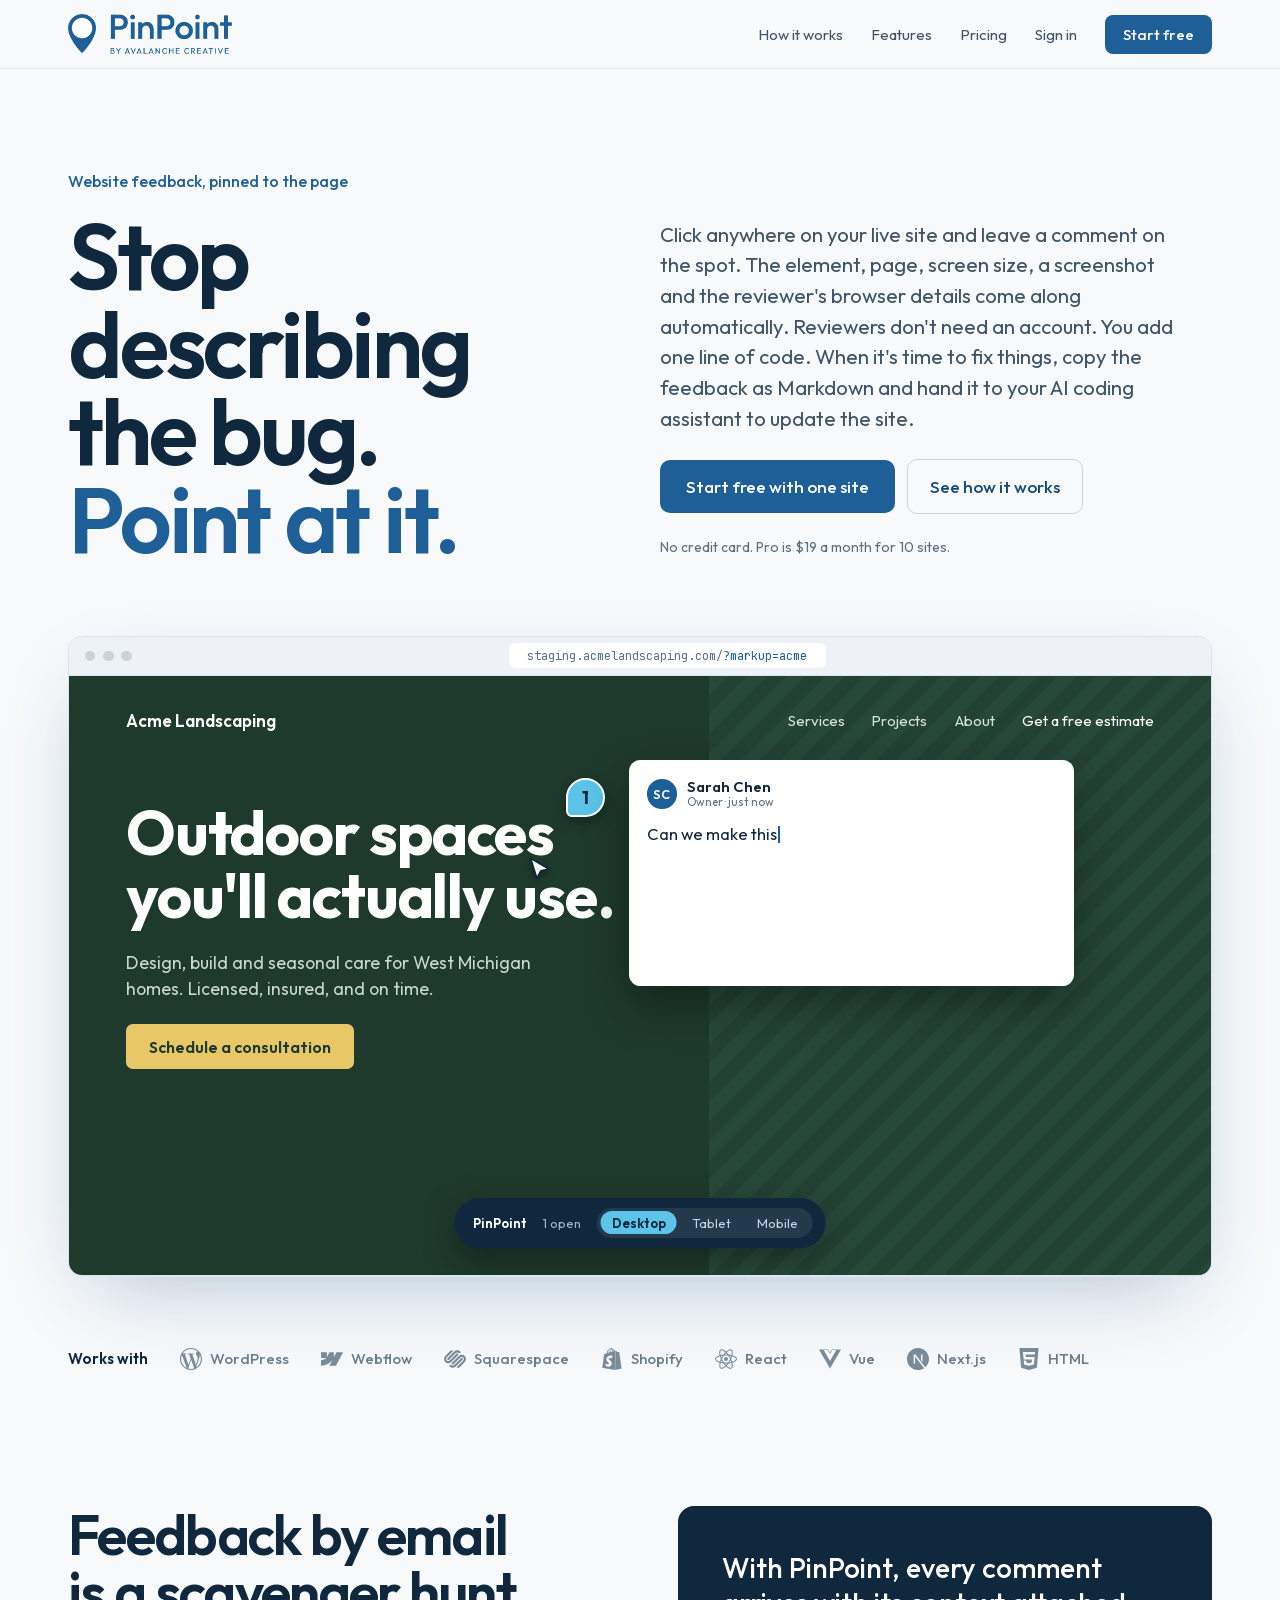
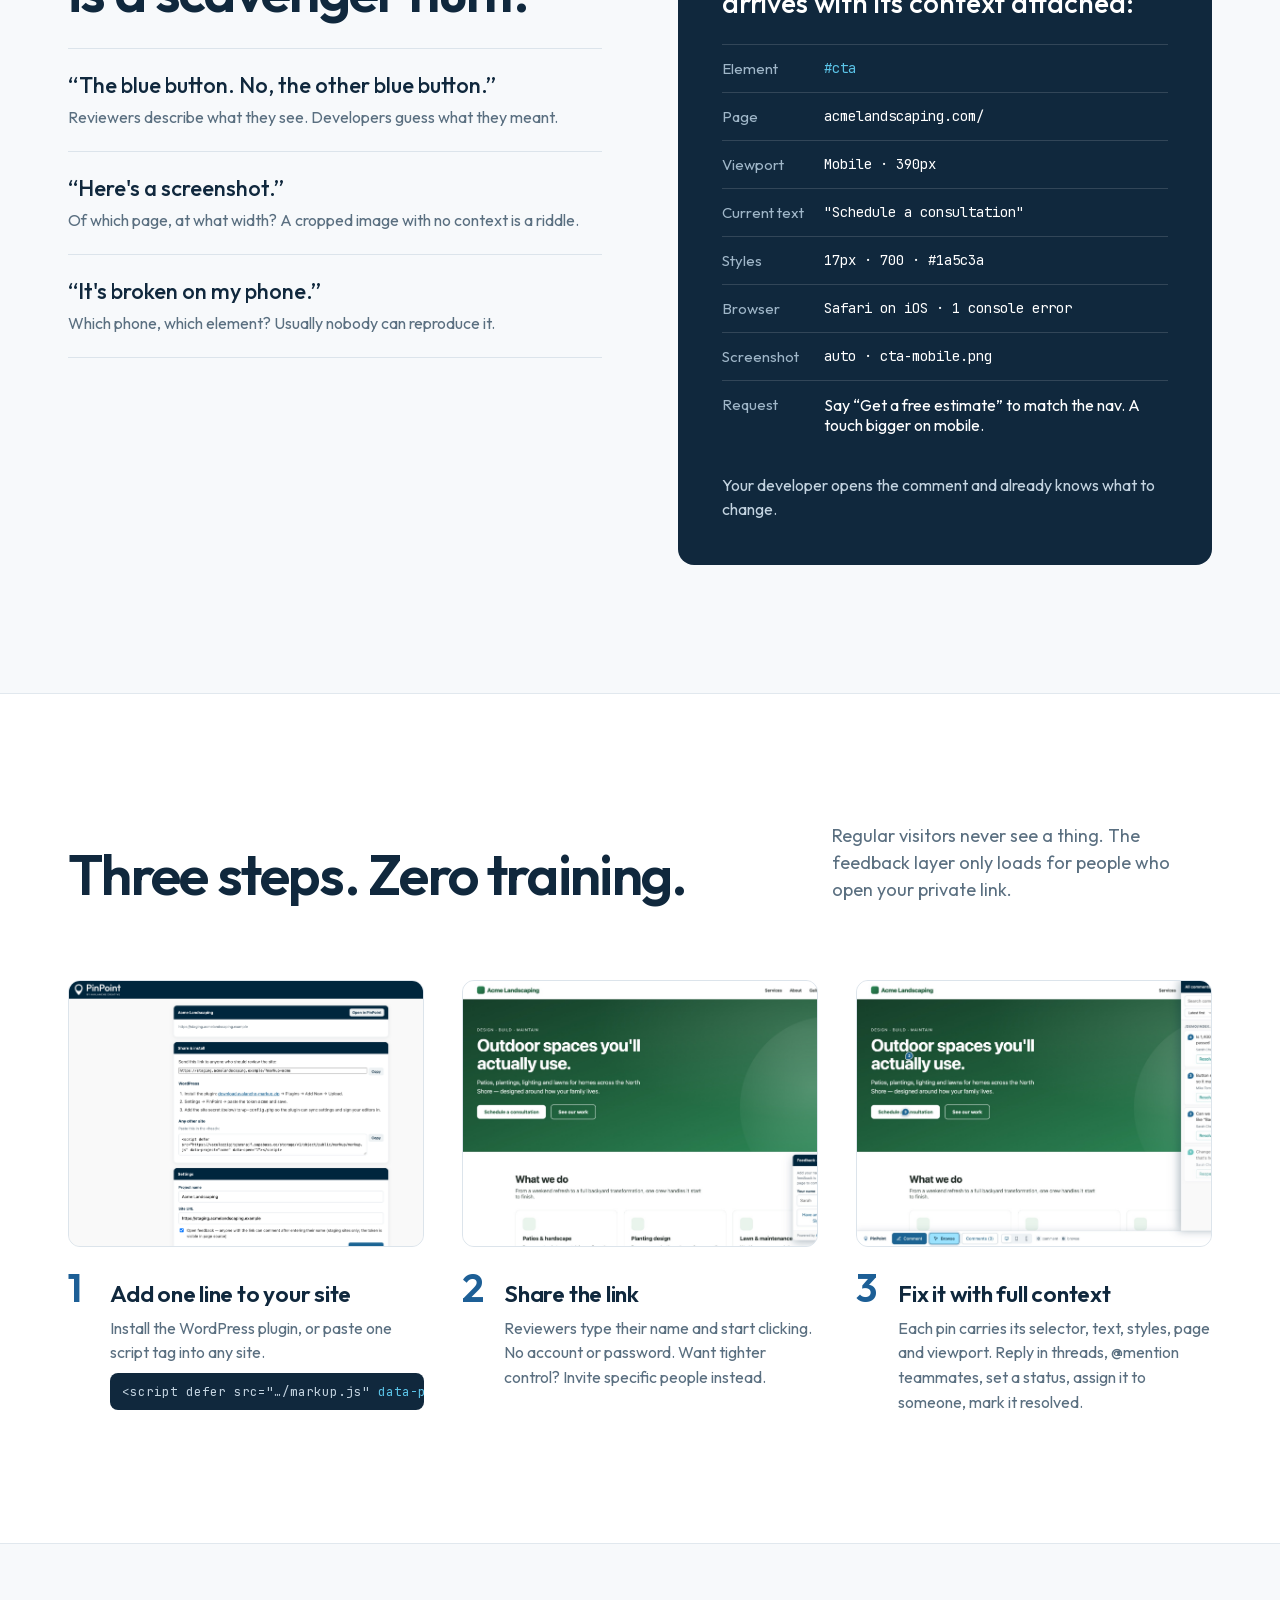
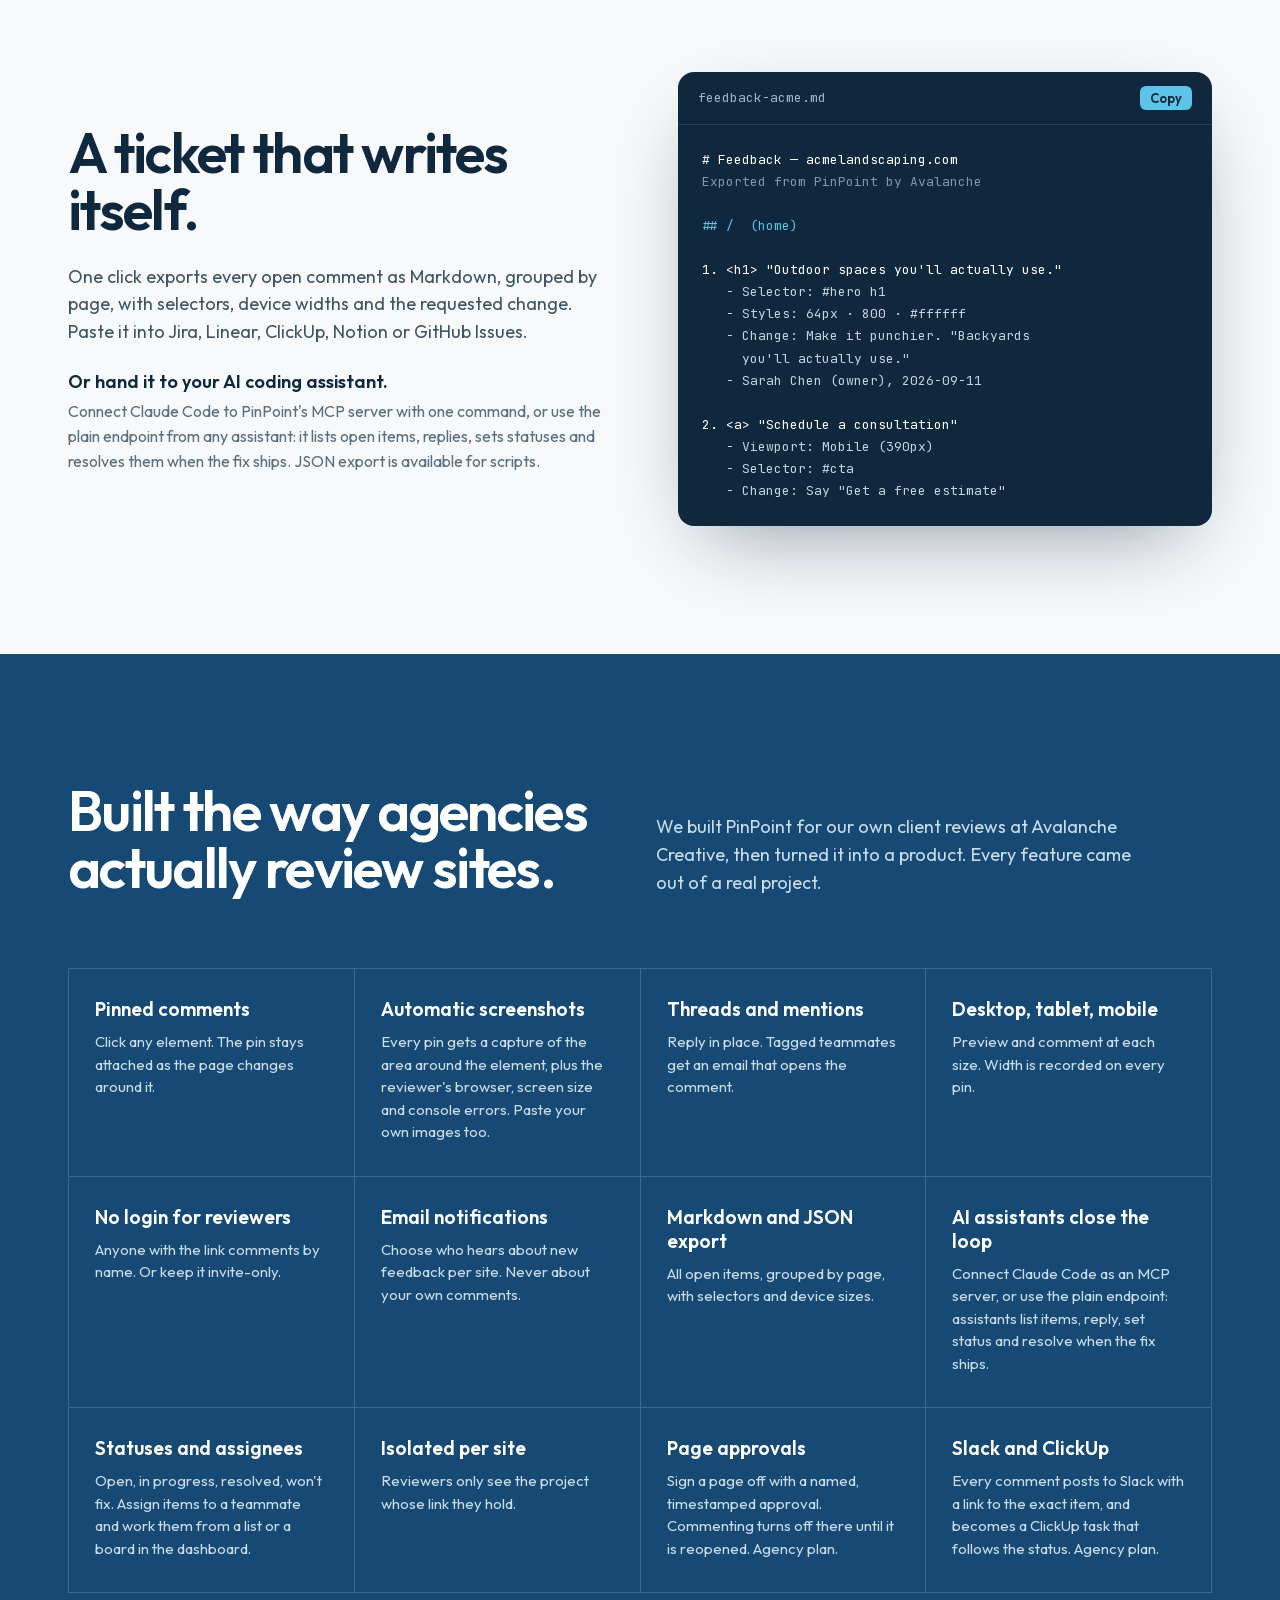
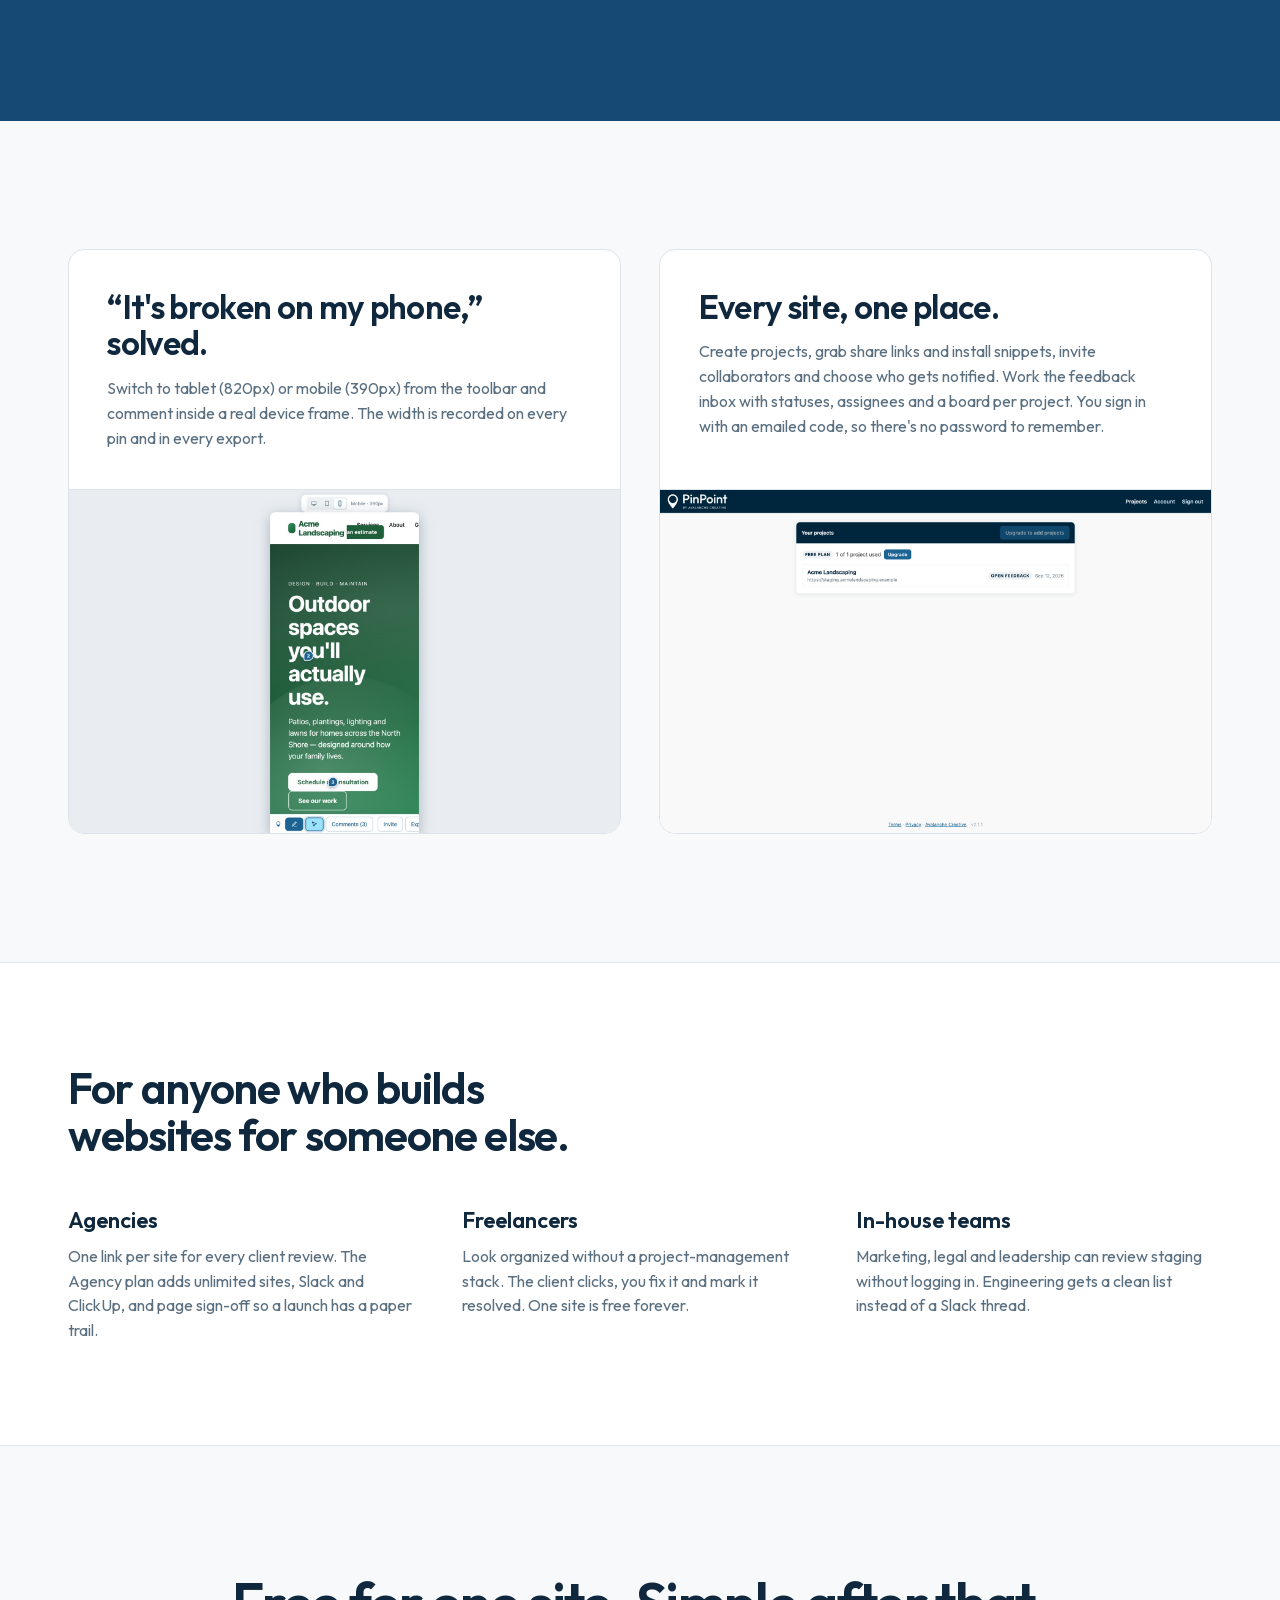
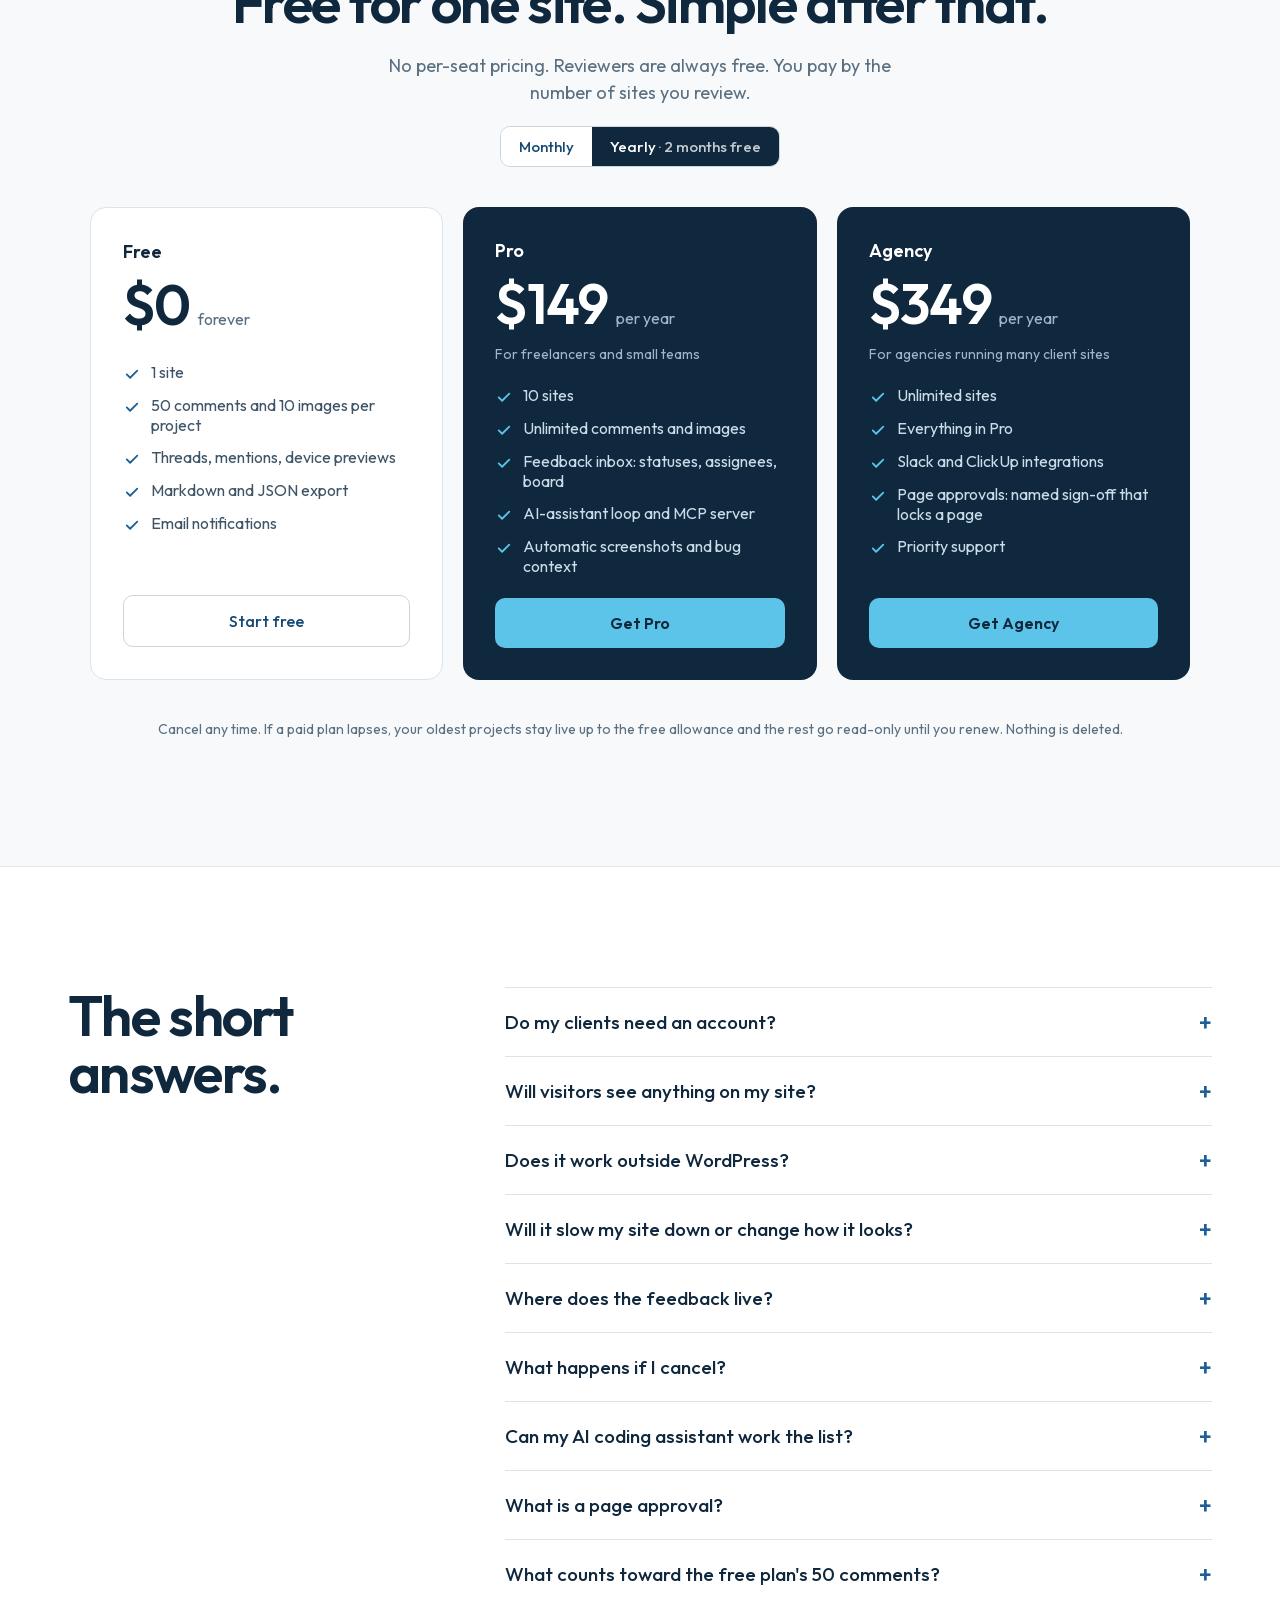
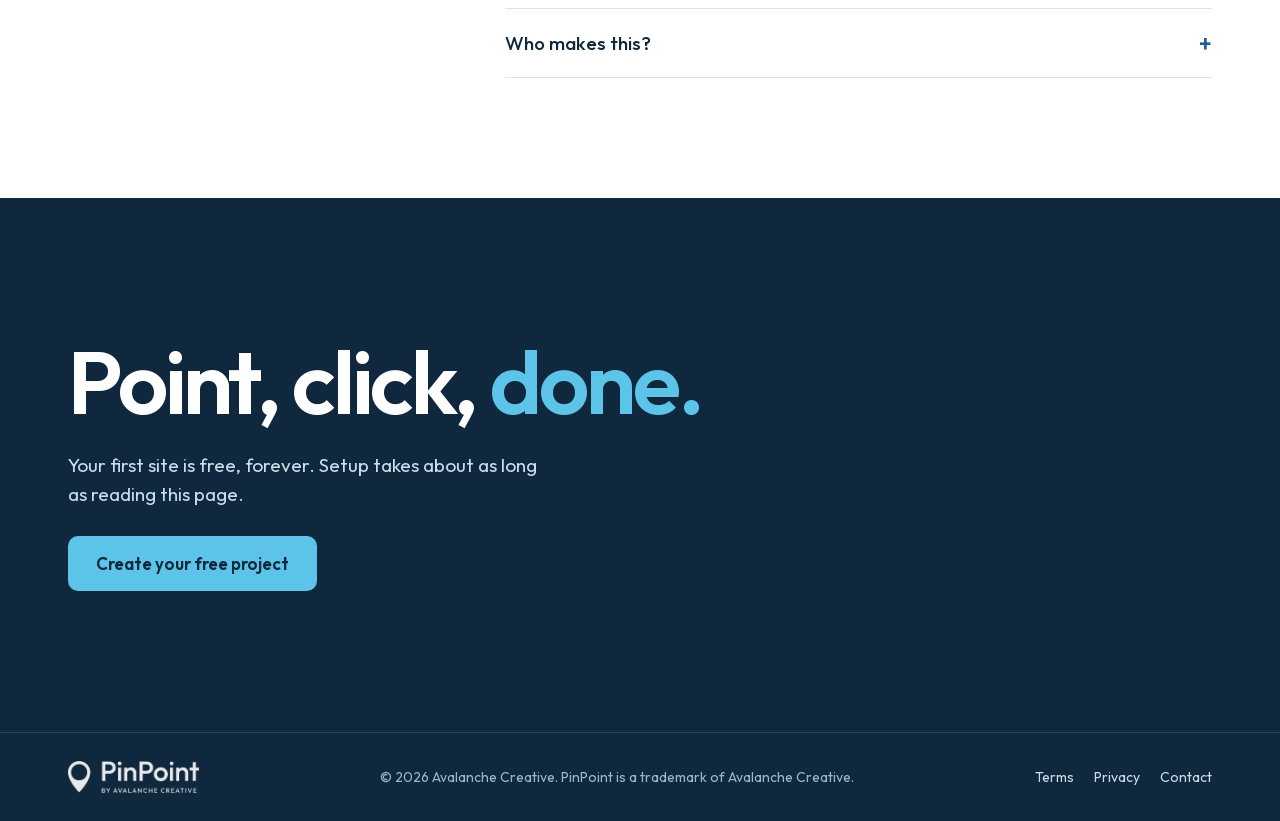
==== index.html @ 67e8360c "Landing: 2.2 features" ====
<!doctype html>
<html lang="en">
<head>
  <meta charset="utf-8">
  <meta name="viewport" content="width=device-width, initial-scale=1">
  <title>PinPoint by Avalanche — Website feedback, pinned to the page</title>
  <meta name="description" content="Let clients and teammates click anywhere on a live site and leave a comment right there — with the element, the page, the device size and a screenshot. No accounts for reviewers. One line to install. Free for one site.">
  <meta property="og:title" content="PinPoint by Avalanche — Stop describing the bug. Point at it.">
  <meta property="og:description" content="Click-to-comment website feedback with the context developers need. Free for one site.">
  <meta property="og:image" content="https://pinpoint.avalanchegr.com/img/hero-overlay.jpg">
  <meta property="og:url" content="https://pinpoint.avalanchegr.com/">
  <link rel="canonical" href="https://pinpoint.avalanchegr.com/">
  <link rel="icon" type="image/png" href="img/pinpoint-mark.png">
  <style>
/* cyrillic-ext */
@font-face {
  font-family: 'JetBrains Mono';
  font-style: normal;
  font-weight: 400;
  font-display: swap;
  src: url("fonts/0690281f.woff2") format('woff2');
  unicode-range: U+0460-052F, U+1C80-1C8A, U+20B4, U+2DE0-2DFF, U+A640-A69F, U+FE2E-FE2F;
}
/* cyrillic */
@font-face {
  font-family: 'JetBrains Mono';
  font-style: normal;
  font-weight: 400;
  font-display: swap;
  src: url("fonts/81211346.woff2") format('woff2');
  unicode-range: U+0301, U+0400-045F, U+0490-0491, U+04B0-04B1, U+2116;
}
/* greek */
@font-face {
  font-family: 'JetBrains Mono';
  font-style: normal;
  font-weight: 400;
  font-display: swap;
  src: url("fonts/811c9864.woff2") format('woff2');
  unicode-range: U+0370-0377, U+037A-037F, U+0384-038A, U+038C, U+038E-03A1, U+03A3-03FF;
}
/* vietnamese */
@font-face {
  font-family: 'JetBrains Mono';
  font-style: normal;
  font-weight: 400;
  font-display: swap;
  src: url("fonts/e1e8e48d.woff2") format('woff2');
  unicode-range: U+0102-0103, U+0110-0111, U+0128-0129, U+0168-0169, U+01A0-01A1, U+01AF-01B0, U+0300-0301, U+0303-0304, U+0308-0309, U+0323, U+0329, U+1EA0-1EF9, U+20AB;
}
/* latin-ext */
@font-face {
  font-family: 'JetBrains Mono';
  font-style: normal;
  font-weight: 400;
  font-display: swap;
  src: url("fonts/140e25a5.woff2") format('woff2');
  unicode-range: U+0100-02BA, U+02BD-02C5, U+02C7-02CC, U+02CE-02D7, U+02DD-02FF, U+0304, U+0308, U+0329, U+1D00-1DBF, U+1E00-1E9F, U+1EF2-1EFF, U+2020, U+20A0-20AB, U+20AD-20C0, U+2113, U+2C60-2C7F, U+A720-A7FF;
}
/* latin */
@font-face {
  font-family: 'JetBrains Mono';
  font-style: normal;
  font-weight: 400;
  font-display: swap;
  src: url("fonts/521717e2.woff2") format('woff2');
  unicode-range: U+0000-00FF, U+0131, U+0152-0153, U+02BB-02BC, U+02C6, U+02DA, U+02DC, U+0304, U+0308, U+0329, U+2000-206F, U+20AC, U+2122, U+2191, U+2193, U+2212, U+2215, U+FEFF, U+FFFD;
}
/* cyrillic-ext */
@font-face {
  font-family: 'JetBrains Mono';
  font-style: normal;
  font-weight: 500;
  font-display: swap;
  src: url("fonts/0690281f.woff2") format('woff2');
  unicode-range: U+0460-052F, U+1C80-1C8A, U+20B4, U+2DE0-2DFF, U+A640-A69F, U+FE2E-FE2F;
}
/* cyrillic */
@font-face {
  font-family: 'JetBrains Mono';
  font-style: normal;
  font-weight: 500;
  font-display: swap;
  src: url("fonts/81211346.woff2") format('woff2');
  unicode-range: U+0301, U+0400-045F, U+0490-0491, U+04B0-04B1, U+2116;
}
/* greek */
@font-face {
  font-family: 'JetBrains Mono';
  font-style: normal;
  font-weight: 500;
  font-display: swap;
  src: url("fonts/811c9864.woff2") format('woff2');
  unicode-range: U+0370-0377, U+037A-037F, U+0384-038A, U+038C, U+038E-03A1, U+03A3-03FF;
}
/* vietnamese */
@font-face {
  font-family: 'JetBrains Mono';
  font-style: normal;
  font-weight: 500;
  font-display: swap;
  src: url("fonts/e1e8e48d.woff2") format('woff2');
  unicode-range: U+0102-0103, U+0110-0111, U+0128-0129, U+0168-0169, U+01A0-01A1, U+01AF-01B0, U+0300-0301, U+0303-0304, U+0308-0309, U+0323, U+0329, U+1EA0-1EF9, U+20AB;
}
/* latin-ext */
@font-face {
  font-family: 'JetBrains Mono';
  font-style: normal;
  font-weight: 500;
  font-display: swap;
  src: url("fonts/140e25a5.woff2") format('woff2');
  unicode-range: U+0100-02BA, U+02BD-02C5, U+02C7-02CC, U+02CE-02D7, U+02DD-02FF, U+0304, U+0308, U+0329, U+1D00-1DBF, U+1E00-1E9F, U+1EF2-1EFF, U+2020, U+20A0-20AB, U+20AD-20C0, U+2113, U+2C60-2C7F, U+A720-A7FF;
}
/* latin */
@font-face {
  font-family: 'JetBrains Mono';
  font-style: normal;
  font-weight: 500;
  font-display: swap;
  src: url("fonts/521717e2.woff2") format('woff2');
  unicode-range: U+0000-00FF, U+0131, U+0152-0153, U+02BB-02BC, U+02C6, U+02DA, U+02DC, U+0304, U+0308, U+0329, U+2000-206F, U+20AC, U+2122, U+2191, U+2193, U+2212, U+2215, U+FEFF, U+FFFD;
}
/* latin-ext */
@font-face {
  font-family: 'Outfit';
  font-style: normal;
  font-weight: 300;
  font-display: swap;
  src: url("fonts/7fb3c732.woff2") format('woff2');
  unicode-range: U+0100-02BA, U+02BD-02C5, U+02C7-02CC, U+02CE-02D7, U+02DD-02FF, U+0304, U+0308, U+0329, U+1D00-1DBF, U+1E00-1E9F, U+1EF2-1EFF, U+2020, U+20A0-20AB, U+20AD-20C0, U+2113, U+2C60-2C7F, U+A720-A7FF;
}
/* latin */
@font-face {
  font-family: 'Outfit';
  font-style: normal;
  font-weight: 300;
  font-display: swap;
  src: url("fonts/8c0fd5c3.woff2") format('woff2');
  unicode-range: U+0000-00FF, U+0131, U+0152-0153, U+02BB-02BC, U+02C6, U+02DA, U+02DC, U+0304, U+0308, U+0329, U+2000-206F, U+20AC, U+2122, U+2191, U+2193, U+2212, U+2215, U+FEFF, U+FFFD;
}
/* latin-ext */
@font-face {
  font-family: 'Outfit';
  font-style: normal;
  font-weight: 400;
  font-display: swap;
  src: url("fonts/7fb3c732.woff2") format('woff2');
  unicode-range: U+0100-02BA, U+02BD-02C5, U+02C7-02CC, U+02CE-02D7, U+02DD-02FF, U+0304, U+0308, U+0329, U+1D00-1DBF, U+1E00-1E9F, U+1EF2-1EFF, U+2020, U+20A0-20AB, U+20AD-20C0, U+2113, U+2C60-2C7F, U+A720-A7FF;
}
/* latin */
@font-face {
  font-family: 'Outfit';
  font-style: normal;
  font-weight: 400;
  font-display: swap;
  src: url("fonts/8c0fd5c3.woff2") format('woff2');
  unicode-range: U+0000-00FF, U+0131, U+0152-0153, U+02BB-02BC, U+02C6, U+02DA, U+02DC, U+0304, U+0308, U+0329, U+2000-206F, U+20AC, U+2122, U+2191, U+2193, U+2212, U+2215, U+FEFF, U+FFFD;
}
/* latin-ext */
@font-face {
  font-family: 'Outfit';
  font-style: normal;
  font-weight: 500;
  font-display: swap;
  src: url("fonts/7fb3c732.woff2") format('woff2');
  unicode-range: U+0100-02BA, U+02BD-02C5, U+02C7-02CC, U+02CE-02D7, U+02DD-02FF, U+0304, U+0308, U+0329, U+1D00-1DBF, U+1E00-1E9F, U+1EF2-1EFF, U+2020, U+20A0-20AB, U+20AD-20C0, U+2113, U+2C60-2C7F, U+A720-A7FF;
}
/* latin */
@font-face {
  font-family: 'Outfit';
  font-style: normal;
  font-weight: 500;
  font-display: swap;
  src: url("fonts/8c0fd5c3.woff2") format('woff2');
  unicode-range: U+0000-00FF, U+0131, U+0152-0153, U+02BB-02BC, U+02C6, U+02DA, U+02DC, U+0304, U+0308, U+0329, U+2000-206F, U+20AC, U+2122, U+2191, U+2193, U+2212, U+2215, U+FEFF, U+FFFD;
}
/* latin-ext */
@font-face {
  font-family: 'Outfit';
  font-style: normal;
  font-weight: 600;
  font-display: swap;
  src: url("fonts/7fb3c732.woff2") format('woff2');
  unicode-range: U+0100-02BA, U+02BD-02C5, U+02C7-02CC, U+02CE-02D7, U+02DD-02FF, U+0304, U+0308, U+0329, U+1D00-1DBF, U+1E00-1E9F, U+1EF2-1EFF, U+2020, U+20A0-20AB, U+20AD-20C0, U+2113, U+2C60-2C7F, U+A720-A7FF;
}
/* latin */
@font-face {
  font-family: 'Outfit';
  font-style: normal;
  font-weight: 600;
  font-display: swap;
  src: url("fonts/8c0fd5c3.woff2") format('woff2');
  unicode-range: U+0000-00FF, U+0131, U+0152-0153, U+02BB-02BC, U+02C6, U+02DA, U+02DC, U+0304, U+0308, U+0329, U+2000-206F, U+20AC, U+2122, U+2191, U+2193, U+2212, U+2215, U+FEFF, U+FFFD;
}
/* latin-ext */
@font-face {
  font-family: 'Outfit';
  font-style: normal;
  font-weight: 700;
  font-display: swap;
  src: url("fonts/7fb3c732.woff2") format('woff2');
  unicode-range: U+0100-02BA, U+02BD-02C5, U+02C7-02CC, U+02CE-02D7, U+02DD-02FF, U+0304, U+0308, U+0329, U+1D00-1DBF, U+1E00-1E9F, U+1EF2-1EFF, U+2020, U+20A0-20AB, U+20AD-20C0, U+2113, U+2C60-2C7F, U+A720-A7FF;
}
/* latin */
@font-face {
  font-family: 'Outfit';
  font-style: normal;
  font-weight: 700;
  font-display: swap;
  src: url("fonts/8c0fd5c3.woff2") format('woff2');
  unicode-range: U+0000-00FF, U+0131, U+0152-0153, U+02BB-02BC, U+02C6, U+02DA, U+02DC, U+0304, U+0308, U+0329, U+2000-206F, U+20AC, U+2122, U+2191, U+2193, U+2212, U+2215, U+FEFF, U+FFFD;
}

body{margin:0;background:#F7F9FB;font-family:Outfit,"Segoe UI",Helvetica,Arial,sans-serif;color:#10283D;-webkit-font-smoothing:antialiased}a{color:#1D5F96;text-decoration:none}a:hover{color:#164A75}summary{list-style:none;cursor:pointer}summary::-webkit-details-marker{display:none}details[open] .faq-plus{transform:rotate(45deg)}*{box-sizing:border-box}
.hv1:hover{background:#164A75;color:#fff}
.hv2:hover{background:#164A75;color:#fff}
.hv3:hover{border-color:#1D5F96}
.hv4:hover{border-color:#1D5F96}
.hv5:hover{background:#7FD2EE;color:#10283D}
.hv6:hover{background:#7FD2EE;color:#10283D}
header nav{flex-wrap:nowrap!important}
@media (max-width:760px){header nav a:not(.hv1){display:none}header img{height:34px!important}}
code{display:block;max-width:100%;overflow-x:auto}

img{max-width:100%}
@media (prefers-reduced-motion: reduce){[data-bind],[data-text]{transition:none!important}}

  </style>
</head>
<body>
<helmet>
<script src="baa50072-7199-4413-9e9f-09294289677c"></script>
<link rel="preconnect" href="https://fonts.googleapis.com">
<style>/* cyrillic-ext */
@font-face {
  font-family: 'JetBrains Mono';
  font-style: normal;
  font-weight: 400;
  font-display: swap;
  src: url("0690281f-97c8-41ca-b534-36c5b0fae960") format('woff2');
  unicode-range: U+0460-052F, U+1C80-1C8A, U+20B4, U+2DE0-2DFF, U+A640-A69F, U+FE2E-FE2F;
}
/* cyrillic */
@font-face {
  font-family: 'JetBrains Mono';
  font-style: normal;
  font-weight: 400;
  font-display: swap;
  src: url("81211346-50d5-4ae8-b063-94f048a51666") format('woff2');
  unicode-range: U+0301, U+0400-045F, U+0490-0491, U+04B0-04B1, U+2116;
}
/* greek */
@font-face {
  font-family: 'JetBrains Mono';
  font-style: normal;
  font-weight: 400;
  font-display: swap;
  src: url("811c9864-114f-4734-ae2d-18859dd40f48") format('woff2');
  unicode-range: U+0370-0377, U+037A-037F, U+0384-038A, U+038C, U+038E-03A1, U+03A3-03FF;
}
/* vietnamese */
@font-face {
  font-family: 'JetBrains Mono';
  font-style: normal;
  font-weight: 400;
  font-display: swap;
  src: url("e1e8e48d-8b2e-4089-bd16-38b3eaea8d33") format('woff2');
  unicode-range: U+0102-0103, U+0110-0111, U+0128-0129, U+0168-0169, U+01A0-01A1, U+01AF-01B0, U+0300-0301, U+0303-0304, U+0308-0309, U+0323, U+0329, U+1EA0-1EF9, U+20AB;
}
/* latin-ext */
@font-face {
  font-family: 'JetBrains Mono';
  font-style: normal;
  font-weight: 400;
  font-display: swap;
  src: url("140e25a5-1b17-4b67-92bb-98bb6f45e227") format('woff2');
  unicode-range: U+0100-02BA, U+02BD-02C5, U+02C7-02CC, U+02CE-02D7, U+02DD-02FF, U+0304, U+0308, U+0329, U+1D00-1DBF, U+1E00-1E9F, U+1EF2-1EFF, U+2020, U+20A0-20AB, U+20AD-20C0, U+2113, U+2C60-2C7F, U+A720-A7FF;
}
/* latin */
@font-face {
  font-family: 'JetBrains Mono';
  font-style: normal;
  font-weight: 400;
  font-display: swap;
  src: url("521717e2-230b-43eb-96d9-89b4a03a4477") format('woff2');
  unicode-range: U+0000-00FF, U+0131, U+0152-0153, U+02BB-02BC, U+02C6, U+02DA, U+02DC, U+0304, U+0308, U+0329, U+2000-206F, U+20AC, U+2122, U+2191, U+2193, U+2212, U+2215, U+FEFF, U+FFFD;
}
/* cyrillic-ext */
@font-face {
  font-family: 'JetBrains Mono';
  font-style: normal;
  font-weight: 500;
  font-display: swap;
  src: url("0690281f-97c8-41ca-b534-36c5b0fae960") format('woff2');
  unicode-range: U+0460-052F, U+1C80-1C8A, U+20B4, U+2DE0-2DFF, U+A640-A69F, U+FE2E-FE2F;
}
/* cyrillic */
@font-face {
  font-family: 'JetBrains Mono';
  font-style: normal;
  font-weight: 500;
  font-display: swap;
  src: url("81211346-50d5-4ae8-b063-94f048a51666") format('woff2');
  unicode-range: U+0301, U+0400-045F, U+0490-0491, U+04B0-04B1, U+2116;
}
/* greek */
@font-face {
  font-family: 'JetBrains Mono';
  font-style: normal;
  font-weight: 500;
  font-display: swap;
  src: url("811c9864-114f-4734-ae2d-18859dd40f48") format('woff2');
  unicode-range: U+0370-0377, U+037A-037F, U+0384-038A, U+038C, U+038E-03A1, U+03A3-03FF;
}
/* vietnamese */
@font-face {
  font-family: 'JetBrains Mono';
  font-style: normal;
  font-weight: 500;
  font-display: swap;
  src: url("e1e8e48d-8b2e-4089-bd16-38b3eaea8d33") format('woff2');
  unicode-range: U+0102-0103, U+0110-0111, U+0128-0129, U+0168-0169, U+01A0-01A1, U+01AF-01B0, U+0300-0301, U+0303-0304, U+0308-0309, U+0323, U+0329, U+1EA0-1EF9, U+20AB;
}
/* latin-ext */
@font-face {
  font-family: 'JetBrains Mono';
  font-style: normal;
  font-weight: 500;
  font-display: swap;
  src: url("140e25a5-1b17-4b67-92bb-98bb6f45e227") format('woff2');
  unicode-range: U+0100-02BA, U+02BD-02C5, U+02C7-02CC, U+02CE-02D7, U+02DD-02FF, U+0304, U+0308, U+0329, U+1D00-1DBF, U+1E00-1E9F, U+1EF2-1EFF, U+2020, U+20A0-20AB, U+20AD-20C0, U+2113, U+2C60-2C7F, U+A720-A7FF;
}
/* latin */
@font-face {
  font-family: 'JetBrains Mono';
  font-style: normal;
  font-weight: 500;
  font-display: swap;
  src: url("521717e2-230b-43eb-96d9-89b4a03a4477") format('woff2');
  unicode-range: U+0000-00FF, U+0131, U+0152-0153, U+02BB-02BC, U+02C6, U+02DA, U+02DC, U+0304, U+0308, U+0329, U+2000-206F, U+20AC, U+2122, U+2191, U+2193, U+2212, U+2215, U+FEFF, U+FFFD;
}
/* latin-ext */
@font-face {
  font-family: 'Outfit';
  font-style: normal;
  font-weight: 300;
  font-display: swap;
  src: url("7fb3c732-bb10-4e2f-8f2e-67b92b198d67") format('woff2');
  unicode-range: U+0100-02BA, U+02BD-02C5, U+02C7-02CC, U+02CE-02D7, U+02DD-02FF, U+0304, U+0308, U+0329, U+1D00-1DBF, U+1E00-1E9F, U+1EF2-1EFF, U+2020, U+20A0-20AB, U+20AD-20C0, U+2113, U+2C60-2C7F, U+A720-A7FF;
}
/* latin */
@font-face {
  font-family: 'Outfit';
  font-style: normal;
  font-weight: 300;
  font-display: swap;
  src: url("8c0fd5c3-6466-46d1-9f6c-d7d74e9160d9") format('woff2');
  unicode-range: U+0000-00FF, U+0131, U+0152-0153, U+02BB-02BC, U+02C6, U+02DA, U+02DC, U+0304, U+0308, U+0329, U+2000-206F, U+20AC, U+2122, U+2191, U+2193, U+2212, U+2215, U+FEFF, U+FFFD;
}
/* latin-ext */
@font-face {
  font-family: 'Outfit';
  font-style: normal;
  font-weight: 400;
  font-display: swap;
  src: url("7fb3c732-bb10-4e2f-8f2e-67b92b198d67") format('woff2');
  unicode-range: U+0100-02BA, U+02BD-02C5, U+02C7-02CC, U+02CE-02D7, U+02DD-02FF, U+0304, U+0308, U+0329, U+1D00-1DBF, U+1E00-1E9F, U+1EF2-1EFF, U+2020, U+20A0-20AB, U+20AD-20C0, U+2113, U+2C60-2C7F, U+A720-A7FF;
}
/* latin */
@font-face {
  font-family: 'Outfit';
  font-style: normal;
  font-weight: 400;
  font-display: swap;
  src: url("8c0fd5c3-6466-46d1-9f6c-d7d74e9160d9") format('woff2');
  unicode-range: U+0000-00FF, U+0131, U+0152-0153, U+02BB-02BC, U+02C6, U+02DA, U+02DC, U+0304, U+0308, U+0329, U+2000-206F, U+20AC, U+2122, U+2191, U+2193, U+2212, U+2215, U+FEFF, U+FFFD;
}
/* latin-ext */
@font-face {
  font-family: 'Outfit';
  font-style: normal;
  font-weight: 500;
  font-display: swap;
  src: url("7fb3c732-bb10-4e2f-8f2e-67b92b198d67") format('woff2');
  unicode-range: U+0100-02BA, U+02BD-02C5, U+02C7-02CC, U+02CE-02D7, U+02DD-02FF, U+0304, U+0308, U+0329, U+1D00-1DBF, U+1E00-1E9F, U+1EF2-1EFF, U+2020, U+20A0-20AB, U+20AD-20C0, U+2113, U+2C60-2C7F, U+A720-A7FF;
}
/* latin */
@font-face {
  font-family: 'Outfit';
  font-style: normal;
  font-weight: 500;
  font-display: swap;
  src: url("8c0fd5c3-6466-46d1-9f6c-d7d74e9160d9") format('woff2');
  unicode-range: U+0000-00FF, U+0131, U+0152-0153, U+02BB-02BC, U+02C6, U+02DA, U+02DC, U+0304, U+0308, U+0329, U+2000-206F, U+20AC, U+2122, U+2191, U+2193, U+2212, U+2215, U+FEFF, U+FFFD;
}
/* latin-ext */
@font-face {
  font-family: 'Outfit';
  font-style: normal;
  font-weight: 600;
  font-display: swap;
  src: url("7fb3c732-bb10-4e2f-8f2e-67b92b198d67") format('woff2');
  unicode-range: U+0100-02BA, U+02BD-02C5, U+02C7-02CC, U+02CE-02D7, U+02DD-02FF, U+0304, U+0308, U+0329, U+1D00-1DBF, U+1E00-1E9F, U+1EF2-1EFF, U+2020, U+20A0-20AB, U+20AD-20C0, U+2113, U+2C60-2C7F, U+A720-A7FF;
}
/* latin */
@font-face {
  font-family: 'Outfit';
  font-style: normal;
  font-weight: 600;
  font-display: swap;
  src: url("8c0fd5c3-6466-46d1-9f6c-d7d74e9160d9") format('woff2');
  unicode-range: U+0000-00FF, U+0131, U+0152-0153, U+02BB-02BC, U+02C6, U+02DA, U+02DC, U+0304, U+0308, U+0329, U+2000-206F, U+20AC, U+2122, U+2191, U+2193, U+2212, U+2215, U+FEFF, U+FFFD;
}
/* latin-ext */
@font-face {
  font-family: 'Outfit';
  font-style: normal;
  font-weight: 700;
  font-display: swap;
  src: url("7fb3c732-bb10-4e2f-8f2e-67b92b198d67") format('woff2');
  unicode-range: U+0100-02BA, U+02BD-02C5, U+02C7-02CC, U+02CE-02D7, U+02DD-02FF, U+0304, U+0308, U+0329, U+1D00-1DBF, U+1E00-1E9F, U+1EF2-1EFF, U+2020, U+20A0-20AB, U+20AD-20C0, U+2113, U+2C60-2C7F, U+A720-A7FF;
}
/* latin */
@font-face {
  font-family: 'Outfit';
  font-style: normal;
  font-weight: 700;
  font-display: swap;
  src: url("8c0fd5c3-6466-46d1-9f6c-d7d74e9160d9") format('woff2');
  unicode-range: U+0000-00FF, U+0131, U+0152-0153, U+02BB-02BC, U+02C6, U+02DA, U+02DC, U+0304, U+0308, U+0329, U+2000-206F, U+20AC, U+2122, U+2191, U+2193, U+2212, U+2215, U+FEFF, U+FFFD;
}
</style>
<style>body{margin:0;background:#F7F9FB;font-family:Outfit,sans-serif;color:#10283D;-webkit-font-smoothing:antialiased}a{color:#1D5F96;text-decoration:none}a:hover{color:#164A75}summary{list-style:none;cursor:pointer}summary::-webkit-details-marker{display:none}details[open] .faq-plus{transform:rotate(45deg)}*{box-sizing:border-box}</style>
</helmet>
<div style="display:flex;flex-direction:column">

<header style="position:sticky;top:0;z-index:20;background:rgba(247,249,251,.9);backdrop-filter:blur(10px);border-bottom:1px solid #E1E8EE">
  <div style="max-width:1240px;margin:0 auto;padding:14px clamp(20px,4vw,48px);display:flex;align-items:center;justify-content:space-between;gap:24px">
    <a href="#top" aria-label="PinPoint by Avalanche Creative" style="display:flex;align-items:center"><img src="img/pinpoint-logo.png" alt="PinPoint by Avalanche Creative" width="573" height="140" style="height:40px;width:auto;display:block"></a>
    <nav style="display:flex;align-items:center;gap:28px;font-size:15px;flex-wrap:wrap;justify-content:flex-end">
      <a href="#how" style="color:#3F5567">How it works</a>
      <a href="#features" style="color:#3F5567">Features</a>
      <a href="#pricing" style="color:#3F5567">Pricing</a>
      <a href="app/" style="color:#3F5567">Sign in</a>
      <a href="app/" style="background:#1D5F96;color:#fff;padding:10px 18px;border-radius:8px;font-weight:500" class="hv1">Start free</a>
    </nav>
  </div>
</header>

<section id="top" data-screen-label="Hero" style="max-width:1240px;margin:0 auto;padding:clamp(48px,8vw,104px) clamp(20px,4vw,48px) 0;width:100%;display:flex;flex-direction:column;gap:clamp(40px,6vw,72px)">
  <div style="display:grid;grid-template-columns:repeat(auto-fit,minmax(min(100%,440px),1fr));gap:40px;align-items:end">
    <div style="display:flex;flex-direction:column;gap:22px">
      <div style="font-size:16px;font-weight:500;color:#1D5F96">Website feedback, pinned to the page
      </div>
      <h1 style="margin:0;font-size:clamp(46px,7.2vw,96px);line-height:.95;font-weight:600;letter-spacing:-.035em;color:#10283D;text-wrap:balance">Stop describing the bug. <span style="color:#1D5F96">Point at it.</span></h1>
    </div>
    <div style="display:flex;flex-direction:column;gap:24px;padding-bottom:8px">
      <p style="margin:0;font-size:clamp(18px,1.6vw,21px);line-height:1.5;color:#3F5567;text-wrap:pretty;max-width:520px">Click anywhere on your live site and leave a comment on the spot. The element, page, screen size, a screenshot and the reviewer's browser details come along automatically. Reviewers don't need an account. You add one line of code. When it's time to fix things, copy the feedback as Markdown and hand it to your AI coding assistant to update the site.</p>
      <div style="display:flex;gap:12px;flex-wrap:wrap;align-items:center">
        <a href="app/" style="background:#1D5F96;color:#fff;padding:16px 26px;border-radius:10px;font-size:17px;font-weight:500" class="hv2">Start free with one site</a>
        <a href="#how" style="padding:16px 22px;border-radius:10px;font-size:17px;font-weight:500;color:#164A75;border:1px solid #C9D6E0" class="hv3">See how it works</a>
      </div>
      <div style="font-size:14px;color:#5A6F80">No credit card. Pro is $19 a month for 10 sites.</div>
    </div>
  </div>

  <div style="container-type:inline-size;width:100%;border-radius:14px;overflow:hidden;background:#fff;box-shadow:0 1px 0 #E1E8EE,0 30px 80px -30px rgba(22,74,117,.35);border:1px solid #DCE4EB">
    <div style="height:3.4cqw;min-height:28px;background:#EEF2F6;display:flex;align-items:center;gap:.7cqw;padding:0 1.4cqw;border-bottom:1px solid #DCE4EB">
      <span style="width:.9cqw;height:.9cqw;min-width:8px;min-height:8px;border-radius:50%;background:#C9D3DC"></span>
      <span style="width:.9cqw;height:.9cqw;min-width:8px;min-height:8px;border-radius:50%;background:#C9D3DC"></span>
      <span style="width:.9cqw;height:.9cqw;min-width:8px;min-height:8px;border-radius:50%;background:#C9D3DC"></span>
      <div style="margin:0 auto;background:#fff;border-radius:6px;padding:.4cqw 1.6cqw;font-family:'JetBrains Mono',monospace;font-size:max(10px,1.05cqw);color:#5A6F80">staging.acmelandscaping.com/<span style="color:#1D5F96">?markup=acme</span></div>
    </div>
    <div style="position:relative;aspect-ratio:16/8.4;background:#1E3A2C;overflow:hidden;font-family:Outfit,sans-serif">
      <div style="position:absolute;inset:0 0 0 56%;background:repeating-linear-gradient(135deg,#27493A 0 1.2cqw,#224234 1.2cqw 2.4cqw)"></div>
            <div style="position:absolute;left:5cqw;top:3cqw;right:5cqw;display:flex;justify-content:space-between;align-items:center;font-size:1.3cqw;color:#D5E4DB">
        <span style="font-weight:600;color:#fff;font-size:1.5cqw">Acme Landscaping</span>
        <span style="display:flex;gap:2.4cqw"><span>Services</span><span>Projects</span><span>About</span><span style="color:#fff">Get a free estimate</span></span>
      </div>
      <div style="position:absolute;left:5cqw;top:11cqw;width:46cqw;display:flex;flex-direction:column;gap:2cqw">
        <div style="font-size:5.4cqw;line-height:1.02;font-weight:700;color:#fff;letter-spacing:-.02em;padding:.6cqw .8cqw;margin:-.6cqw -.8cqw;border-radius:.6cqw;outline:.22cqw dashed transparent;outline-offset:.2cqw;transition:outline-color .25s" data-bind="outline=.22cqw dashed ${hlColor}"><span data-text="headline">Backyards you'll actually use.</span></div>
        <div style="font-size:1.55cqw;line-height:1.45;color:#C6D9CD;width:36cqw">Design, build and seasonal care for West Michigan homes. Licensed, insured, and on time.</div>
        <div style="display:flex"><span style="background:#E8C766;color:#1E3A2C;font-weight:600;font-size:1.4cqw;padding:1.1cqw 2cqw;border-radius:.6cqw">Schedule a consultation</span></div>
      </div>

      <div style="position:absolute;left:43.5%;top:17%;width:3.4cqw;height:3.4cqw;border-radius:50% 50% 50% .5cqw;background:#8FE0B5;color:#10283D;font-weight:700;font-size:1.5cqw;display:flex;align-items:center;justify-content:center;box-shadow:0 .4cqw 1.2cqw rgba(0,0,0,.35);transform:scale(1);transform-origin:0 100%;transition:transform .35s cubic-bezier(.3,1.6,.5,1),background .3s;border:.25cqw solid #fff" data-bind="background=${pinBg}|transform=${pinTransform}"><span data-text="pinLabel">✓</span></div>

      <div style="position:absolute;left:49%;top:14%;width:39cqw;background:#fff;border-radius:1cqw;box-shadow:0 1.6cqw 4cqw rgba(0,0,0,.35);padding:1.6cqw;display:flex;flex-direction:column;gap:1.1cqw;opacity:1;transform:translateY(0);transition:opacity .3s,transform .3s" data-bind="opacity=${cardOpacity}|transform=${cardTransform}">
        <div style="display:flex;align-items:center;justify-content:space-between;gap:1cqw">
          <div style="display:flex;align-items:center;gap:.9cqw">
            <span style="width:2.6cqw;height:2.6cqw;border-radius:50%;background:#1D5F96;color:#fff;font-size:1.1cqw;font-weight:600;display:flex;align-items:center;justify-content:center">SC</span>
            <div style="display:flex;flex-direction:column;line-height:1.2"><span style="font-size:1.3cqw;font-weight:600;color:#10283D">Sarah Chen</span><span style="font-size:1cqw;color:#5A6F80">Owner · just now</span></div>
          </div>
          <span style="font-size:1cqw;font-weight:600;padding:.45cqw .9cqw;border-radius:99px;background:#E4F5EC;color:#1F6B45;opacity:1;transition:opacity .3s" data-bind="opacity=${resolvedOpacity}">✓ Resolved</span>
        </div>
        <div style="font-size:1.45cqw;line-height:1.4;color:#10283D;min-height:4.1cqw"><span data-text="typed">Can we make this punchier? Maybe “Backyards you'll actually use.”</span><span style="display:inline-block;width:.15cqw;height:1.5cqw;background:#1D5F96;vertical-align:-.25cqw;margin-left:.1cqw;opacity:0" data-bind="opacity=${caretOpacity}"></span></div>
        <div style="display:flex;flex-wrap:wrap;gap:.6cqw;font-family:'JetBrains Mono',monospace;font-size:.95cqw;opacity:1;transition:opacity .4s" data-bind="opacity=${metaOpacity}">
          <span style="background:#EEF4F9;color:#164A75;padding:.4cqw .8cqw;border-radius:.4cqw">#hero h1</span>
          <span style="background:#EEF4F9;color:#164A75;padding:.4cqw .8cqw;border-radius:.4cqw">Desktop · 1440px</span>
          <span style="background:#EEF4F9;color:#164A75;padding:.4cqw .8cqw;border-radius:.4cqw">/ (home)</span>
        </div>
        <div style="display:flex;gap:.9cqw;border-top:1px solid #E6ECF1;padding-top:1.1cqw;opacity:1;transition:opacity .4s" data-bind="opacity=${replyOpacity}">
          <span style="width:2.2cqw;height:2.2cqw;border-radius:50%;background:#5BC4E8;color:#10283D;font-size:.95cqw;font-weight:600;display:flex;align-items:center;justify-content:center;flex:none">MT</span>
          <div style="display:flex;flex-direction:column;gap:.2cqw"><span style="font-size:1.1cqw;font-weight:600;color:#10283D">Mike Torres <span style="font-weight:400;color:#5A6F80">· Developer</span></span><span style="font-size:1.3cqw;color:#3F5567">Love it. Changing it now.</span></div>
        </div>
      </div>

      <div style="position:absolute;left:50%;bottom:2.4cqw;transform:translateX(-50%);display:flex;align-items:center;gap:1.4cqw;background:#10283D;color:#fff;border-radius:99px;padding:.9cqw 1.1cqw .9cqw 1.6cqw;font-size:1.15cqw;box-shadow:0 1cqw 3cqw rgba(0,0,0,.35)">
        <span style="font-weight:600">PinPoint</span>
        <span style="color:#9FB6C8"><span data-text="openCount">0 open</span></span>
        <span style="display:flex;gap:.3cqw;background:rgba(255,255,255,.08);border-radius:99px;padding:.3cqw"><span style="background:#5BC4E8;color:#10283D;border-radius:99px;padding:.3cqw 1cqw;font-weight:600">Desktop</span><span style="padding:.3cqw 1cqw;color:#C3D3E0">Tablet</span><span style="padding:.3cqw 1cqw;color:#C3D3E0">Mobile</span></span>
      </div>

      <svg viewBox="0 0 24 24" style="position:absolute;left:40%;top:30%;width:2.4cqw;height:2.4cqw;transition:left .9s cubic-bezier(.6,0,.3,1),top .9s cubic-bezier(.6,0,.3,1),transform .12s;transform:scale(1);filter:drop-shadow(0 2px 3px rgba(0,0,0,.4));opacity:1" data-bind="left=${cursorLeft}|top=${cursorTop}|transform=${cursorScale}|opacity=${cursorOpacity}"><path d="M4 2l16 9.5-7 1.5-3.5 6.5z" fill="#fff" stroke="#10283D" stroke-width="1.5" stroke-linejoin="round"></path></svg>
    </div>
  </div>

  <div style="display:flex;flex-wrap:wrap;gap:16px 32px;align-items:center;font-size:15px;color:#5A6F80;padding-bottom:8px">
    <span style="font-weight:600;color:#10283D">Works with</span>
    <span style="display:flex;align-items:center;gap:8px;color:#6B7D8C;font-weight:500"><img src="img/icons/0c19c5cb.svg" alt="" style="width:22px;height:22px;display:block">WordPress</span>
    <span style="display:flex;align-items:center;gap:8px;color:#6B7D8C;font-weight:500"><img src="img/icons/63bd6cc7.svg" alt="" style="width:22px;height:22px;display:block">Webflow</span>
    <span style="display:flex;align-items:center;gap:8px;color:#6B7D8C;font-weight:500"><img src="img/icons/dcd1e9b0.svg" alt="" style="width:22px;height:22px;display:block">Squarespace</span>
    <span style="display:flex;align-items:center;gap:8px;color:#6B7D8C;font-weight:500"><img src="img/icons/2a47e012.svg" alt="" style="width:22px;height:22px;display:block">Shopify</span>
    <span style="display:flex;align-items:center;gap:8px;color:#6B7D8C;font-weight:500"><img src="img/icons/07005ede.svg" alt="" style="width:22px;height:22px;display:block">React</span>
    <span style="display:flex;align-items:center;gap:8px;color:#6B7D8C;font-weight:500"><img src="img/icons/2034017c.svg" alt="" style="width:22px;height:22px;display:block">Vue</span>
    <span style="display:flex;align-items:center;gap:8px;color:#6B7D8C;font-weight:500"><img src="img/icons/84983bab.svg" alt="" style="width:22px;height:22px;display:block">Next.js</span>
    <span style="display:flex;align-items:center;gap:8px;color:#6B7D8C;font-weight:500"><img src="img/icons/2488b2b7.svg" alt="" style="width:22px;height:22px;display:block">HTML</span>
  </div>
</section>

<section data-screen-label="Problem" style="max-width:1240px;margin:0 auto;padding:clamp(80px,10vw,140px) clamp(20px,4vw,48px);width:100%;display:grid;grid-template-columns:repeat(auto-fit,minmax(min(100%,460px),1fr));gap:clamp(40px,6vw,80px);align-items:start">
  <div style="display:flex;flex-direction:column;gap:28px">
    <h2 style="margin:0;font-size:clamp(34px,4.4vw,56px);line-height:1.02;font-weight:600;letter-spacing:-.03em;text-wrap:balance">Feedback by email is a scavenger hunt.</h2>
    <div style="display:flex;flex-direction:column;border-top:1px solid #DCE4EB">
      <div style="padding:22px 0;border-bottom:1px solid #DCE4EB;display:flex;flex-direction:column;gap:6px"><div style="font-size:22px;font-weight:500;color:#10283D">“The blue button. No, the other blue button.”</div><div style="font-size:16px;color:#5A6F80;line-height:1.5">Reviewers describe what they see. Developers guess what they meant.</div></div>
      <div style="padding:22px 0;border-bottom:1px solid #DCE4EB;display:flex;flex-direction:column;gap:6px"><div style="font-size:22px;font-weight:500;color:#10283D">“Here's a screenshot.”</div><div style="font-size:16px;color:#5A6F80;line-height:1.5">Of which page, at what width? A cropped image with no context is a riddle.</div></div>
      <div style="padding:22px 0;border-bottom:1px solid #DCE4EB;display:flex;flex-direction:column;gap:6px"><div style="font-size:22px;font-weight:500;color:#10283D">“It's broken on my phone.”</div><div style="font-size:16px;color:#5A6F80;line-height:1.5">Which phone, which element? Usually nobody can reproduce it.</div></div>
    </div>
  </div>
  <div style="background:#10283D;color:#fff;border-radius:16px;padding:clamp(28px,3.5vw,44px);display:flex;flex-direction:column;gap:24px">
    <div style="font-size:clamp(22px,2.2vw,28px);line-height:1.25;font-weight:500;text-wrap:pretty">With PinPoint, every comment arrives with its context attached:</div>
    <div style="display:grid;grid-template-columns:auto 1fr;gap:0;font-size:15px;border-top:1px solid rgba(255,255,255,.14)">
      <div style="padding:14px 20px 14px 0;border-bottom:1px solid rgba(255,255,255,.14);color:#9FB6C8">Element</div><div style="padding:14px 0;border-bottom:1px solid rgba(255,255,255,.14);font-family:'JetBrains Mono',monospace;font-size:14px;color:#5BC4E8">#cta</div>
      <div style="padding:14px 20px 14px 0;border-bottom:1px solid rgba(255,255,255,.14);color:#9FB6C8">Page</div><div style="padding:14px 0;border-bottom:1px solid rgba(255,255,255,.14);font-family:'JetBrains Mono',monospace;font-size:14px">acmelandscaping.com/</div>
      <div style="padding:14px 20px 14px 0;border-bottom:1px solid rgba(255,255,255,.14);color:#9FB6C8">Viewport</div><div style="padding:14px 0;border-bottom:1px solid rgba(255,255,255,.14);font-family:'JetBrains Mono',monospace;font-size:14px">Mobile · 390px</div>
      <div style="padding:14px 20px 14px 0;border-bottom:1px solid rgba(255,255,255,.14);color:#9FB6C8">Current text</div><div style="padding:14px 0;border-bottom:1px solid rgba(255,255,255,.14);font-family:'JetBrains Mono',monospace;font-size:14px">"Schedule a consultation"</div>
      <div style="padding:14px 20px 14px 0;border-bottom:1px solid rgba(255,255,255,.14);color:#9FB6C8">Styles</div><div style="padding:14px 0;border-bottom:1px solid rgba(255,255,255,.14);font-family:'JetBrains Mono',monospace;font-size:14px">17px · 700 · #1a5c3a</div>
      <div style="padding:14px 20px 14px 0;border-bottom:1px solid rgba(255,255,255,.14);color:#9FB6C8">Browser</div><div style="padding:14px 0;border-bottom:1px solid rgba(255,255,255,.14);font-family:'JetBrains Mono',monospace;font-size:14px">Safari on iOS · 1 console error</div>
      <div style="padding:14px 20px 14px 0;border-bottom:1px solid rgba(255,255,255,.14);color:#9FB6C8">Screenshot</div><div style="padding:14px 0;border-bottom:1px solid rgba(255,255,255,.14);font-family:'JetBrains Mono',monospace;font-size:14px">auto · cta-mobile.png</div>
      <div style="padding:14px 20px 14px 0;color:#9FB6C8">Request</div><div style="padding:14px 0;font-size:16px">Say “Get a free estimate” to match the nav. A touch bigger on mobile.</div>
    </div>
    <div style="font-size:16px;color:#C3D3E0;line-height:1.5">Your developer opens the comment and already knows what to change.</div>
  </div>
</section>

<section id="how" data-screen-label="How it works" style="background:#fff;border-top:1px solid #E1E8EE;border-bottom:1px solid #E1E8EE">
  <div style="max-width:1240px;margin:0 auto;padding:clamp(80px,10vw,140px) clamp(20px,4vw,48px);display:flex;flex-direction:column;gap:clamp(48px,6vw,80px)">
    <div style="display:flex;flex-wrap:wrap;justify-content:space-between;align-items:end;gap:24px">
      <div style="display:flex;flex-direction:column;gap:20px">
        <h2 style="margin:0;font-size:clamp(34px,4.4vw,56px);line-height:1.02;font-weight:600;letter-spacing:-.03em">Three steps. Zero training.</h2>
      </div>
      <p style="margin:0;font-size:18px;color:#5A6F80;max-width:380px;line-height:1.5">Regular visitors never see a thing. The feedback layer only loads for people who open your private link.</p>
    </div>
    <div style="display:grid;grid-template-columns:repeat(auto-fit,minmax(min(100%,320px),1fr));gap:clamp(24px,3vw,40px)">
      <div style="display:flex;flex-direction:column;gap:20px">
        <div style="aspect-ratio:4/3;border-radius:12px;overflow:hidden;background:#EEF2F6;border:1px solid #DCE4EB"><img src="img/dash-project.png" alt="The project page in the PinPoint dashboard: share link, WordPress steps and the one-line embed." loading="lazy" style="width:100%;height:100%;object-fit:cover;object-position:top left;display:block"></div>
        <div style="display:flex;gap:16px;align-items:baseline"><span style="font-size:40px;line-height:1;font-weight:600;color:#1D5F96;min-width:26px">1</span><div style="display:flex;flex-direction:column;gap:8px;flex:1;min-width:0"><h3 style="margin:0;font-size:23px;font-weight:600;letter-spacing:-.01em">Add one line to your site</h3><p style="margin:0;font-size:16px;line-height:1.55;color:#5A6F80">Install the WordPress plugin, or paste one script tag into any site.</p><code style="font-family:'JetBrains Mono',monospace;font-size:12.5px;background:#10283D;color:#C3D3E0;padding:10px 12px;border-radius:8px;overflow-x:auto;white-space:nowrap">&lt;script defer src="…/markup.js" <span style="color:#5BC4E8">data-project="acme"</span>&gt;</code></div></div>
      </div>
      <div style="display:flex;flex-direction:column;gap:20px">
        <div style="aspect-ratio:4/3;border-radius:12px;overflow:hidden;background:#EEF2F6;border:1px solid #DCE4EB"><img src="img/guest-card.jpg" alt="The name-only entry card a reviewer sees before commenting." loading="lazy" style="width:100%;height:100%;object-fit:cover;object-position:top left;display:block"></div>
        <div style="display:flex;gap:16px;align-items:baseline"><span style="font-size:40px;line-height:1;font-weight:600;color:#1D5F96;min-width:26px">2</span><div style="display:flex;flex-direction:column;gap:8px;flex:1;min-width:0"><h3 style="margin:0;font-size:23px;font-weight:600;letter-spacing:-.01em">Share the link</h3><p style="margin:0;font-size:16px;line-height:1.55;color:#5A6F80">Reviewers type their name and start clicking. No account or password. Want tighter control? Invite specific people instead.</p></div></div>
      </div>
      <div style="display:flex;flex-direction:column;gap:20px">
        <div style="aspect-ratio:4/3;border-radius:12px;overflow:hidden;background:#EEF2F6;border:1px solid #DCE4EB"><img src="img/sidebar.jpg" alt="The comments sidebar listing feedback across the site." loading="lazy" style="width:100%;height:100%;object-fit:cover;object-position:top left;display:block"></div>
        <div style="display:flex;gap:16px;align-items:baseline"><span style="font-size:40px;line-height:1;font-weight:600;color:#1D5F96;min-width:26px">3</span><div style="display:flex;flex-direction:column;gap:8px;flex:1;min-width:0"><h3 style="margin:0;font-size:23px;font-weight:600;letter-spacing:-.01em">Fix it with full context</h3><p style="margin:0;font-size:16px;line-height:1.55;color:#5A6F80">Each pin carries its selector, text, styles, page and viewport. Reply in threads, @mention teammates, set a status, assign it to someone, mark it resolved.</p></div></div>
      </div>
    </div>
  </div>
</section>

<section data-screen-label="Export" style="max-width:1240px;margin:0 auto;padding:clamp(80px,10vw,140px) clamp(20px,4vw,48px);width:100%;display:grid;grid-template-columns:repeat(auto-fit,minmax(min(100%,440px),1fr));gap:clamp(40px,6vw,80px);align-items:center">
  <div style="display:flex;flex-direction:column;gap:24px">
    <h2 style="margin:0;font-size:clamp(34px,4.4vw,56px);line-height:1.02;font-weight:600;letter-spacing:-.03em">A ticket that writes itself.</h2>
    <p style="margin:0;font-size:18px;line-height:1.55;color:#3F5567;text-wrap:pretty">One click exports every open comment as Markdown, grouped by page, with selectors, device widths and the requested change. Paste it into Jira, Linear, ClickUp, Notion or GitHub Issues.</p>
    <div style="display:flex;flex-direction:column;gap:6px">
      <div style="font-size:18px;font-weight:600;color:#10283D">Or hand it to your AI coding assistant.</div>
      <div style="font-size:16px;line-height:1.55;color:#5A6F80">Connect Claude Code to PinPoint's MCP server with one command, or use the plain endpoint from any assistant: it lists open items, replies, sets statuses and resolves them when the fix ships. JSON export is available for scripts.</div>
    </div>
  </div>
  <div style="background:#10283D;border-radius:16px;overflow:hidden;box-shadow:0 30px 80px -30px rgba(16,40,61,.5)">
    <div style="display:flex;align-items:center;justify-content:space-between;padding:14px 20px;border-bottom:1px solid rgba(255,255,255,.1);font-size:13px;color:#9FB6C8"><span style="font-family:'JetBrains Mono',monospace">feedback-acme.md</span><span style="background:#5BC4E8;color:#10283D;font-weight:600;padding:4px 10px;border-radius:6px">Copy</span></div>
    <pre style="margin:0;padding:24px;font-family:'JetBrains Mono',monospace;font-size:13px;line-height:1.7;color:#C3D3E0;white-space:pre-wrap;overflow-x:auto"><span style="color:#fff"># Feedback — acmelandscaping.com</span>
<span style="color:#7F97AA">Exported from PinPoint by Avalanche</span>

<span style="color:#5BC4E8">## /  (home)</span>

<span style="color:#fff">1. &lt;h1&gt; "Outdoor spaces you'll actually use."</span>
   - Selector: #hero h1
   - Styles: 64px · 800 · #ffffff
   - Change: Make it punchier. "Backyards
     you'll actually use."
   - Sarah Chen (owner), 2026-09-11

<span style="color:#fff">2. &lt;a&gt; "Schedule a consultation"</span>
   - Viewport: Mobile (390px)
   - Selector: #cta
   - Change: Say "Get a free estimate"</pre>
  </div>
</section>

<section id="features" data-screen-label="Features" style="background:#164A75;color:#fff">
  <div style="max-width:1240px;margin:0 auto;padding:clamp(80px,10vw,140px) clamp(20px,4vw,48px);display:flex;flex-direction:column;gap:clamp(48px,6vw,72px)">
    <div style="display:grid;grid-template-columns:repeat(auto-fit,minmax(min(100%,440px),1fr));gap:32px;align-items:end">
      <div style="display:flex;flex-direction:column;gap:20px">
        <h2 style="margin:0;font-size:clamp(34px,4.4vw,56px);line-height:1.02;font-weight:600;letter-spacing:-.03em;text-wrap:balance">Built the way agencies actually review sites.</h2>
      </div>
      <p style="margin:0;font-size:18px;line-height:1.55;color:#C9DCEA;max-width:480px">We built PinPoint for our own client reviews at Avalanche Creative, then turned it into a product. Every feature came out of a real project.</p>
    </div>
    <div style="display:grid;grid-template-columns:repeat(auto-fill,minmax(min(100%,260px),1fr));border-top:1px solid rgba(255,255,255,.18);border-left:1px solid rgba(255,255,255,.18)">
      
        <div style="padding:28px 26px 32px;border-right:1px solid rgba(255,255,255,.18);border-bottom:1px solid rgba(255,255,255,.18);display:flex;flex-direction:column;gap:10px">
          <div style="font-size:19px;font-weight:600">Pinned comments</div>
          <div style="font-size:15px;line-height:1.5;color:#C9DCEA">Click any element. The pin stays attached as the page changes around it.</div>
        </div>
      
        <div style="padding:28px 26px 32px;border-right:1px solid rgba(255,255,255,.18);border-bottom:1px solid rgba(255,255,255,.18);display:flex;flex-direction:column;gap:10px">
          <div style="font-size:19px;font-weight:600">Automatic screenshots</div>
          <div style="font-size:15px;line-height:1.5;color:#C9DCEA">Every pin gets a capture of the area around the element, plus the reviewer's browser, screen size and console errors. Paste your own images too.</div>
        </div>
      
        <div style="padding:28px 26px 32px;border-right:1px solid rgba(255,255,255,.18);border-bottom:1px solid rgba(255,255,255,.18);display:flex;flex-direction:column;gap:10px">
          <div style="font-size:19px;font-weight:600">Threads and mentions</div>
          <div style="font-size:15px;line-height:1.5;color:#C9DCEA">Reply in place. Tagged teammates get an email that opens the comment.</div>
        </div>
      
        <div style="padding:28px 26px 32px;border-right:1px solid rgba(255,255,255,.18);border-bottom:1px solid rgba(255,255,255,.18);display:flex;flex-direction:column;gap:10px">
          <div style="font-size:19px;font-weight:600">Desktop, tablet, mobile</div>
          <div style="font-size:15px;line-height:1.5;color:#C9DCEA">Preview and comment at each size. Width is recorded on every pin.</div>
        </div>
      
        <div style="padding:28px 26px 32px;border-right:1px solid rgba(255,255,255,.18);border-bottom:1px solid rgba(255,255,255,.18);display:flex;flex-direction:column;gap:10px">
          <div style="font-size:19px;font-weight:600">No login for reviewers</div>
          <div style="font-size:15px;line-height:1.5;color:#C9DCEA">Anyone with the link comments by name. Or keep it invite-only.</div>
        </div>
      
        <div style="padding:28px 26px 32px;border-right:1px solid rgba(255,255,255,.18);border-bottom:1px solid rgba(255,255,255,.18);display:flex;flex-direction:column;gap:10px">
          <div style="font-size:19px;font-weight:600">Email notifications</div>
          <div style="font-size:15px;line-height:1.5;color:#C9DCEA">Choose who hears about new feedback per site. Never about your own comments.</div>
        </div>
      
        <div style="padding:28px 26px 32px;border-right:1px solid rgba(255,255,255,.18);border-bottom:1px solid rgba(255,255,255,.18);display:flex;flex-direction:column;gap:10px">
          <div style="font-size:19px;font-weight:600">Markdown and JSON export</div>
          <div style="font-size:15px;line-height:1.5;color:#C9DCEA">All open items, grouped by page, with selectors and device sizes.</div>
        </div>
      
        <div style="padding:28px 26px 32px;border-right:1px solid rgba(255,255,255,.18);border-bottom:1px solid rgba(255,255,255,.18);display:flex;flex-direction:column;gap:10px">
          <div style="font-size:19px;font-weight:600">AI assistants close the loop</div>
          <div style="font-size:15px;line-height:1.5;color:#C9DCEA">Connect Claude Code as an MCP server, or use the plain endpoint: assistants list items, reply, set status and resolve when the fix ships.</div>
        </div>
      
        <div style="padding:28px 26px 32px;border-right:1px solid rgba(255,255,255,.18);border-bottom:1px solid rgba(255,255,255,.18);display:flex;flex-direction:column;gap:10px">
          <div style="font-size:19px;font-weight:600">Statuses and assignees</div>
          <div style="font-size:15px;line-height:1.5;color:#C9DCEA">Open, in progress, resolved, won't fix. Assign items to a teammate and work them from a list or a board in the dashboard.</div>
        </div>
      
        <div style="padding:28px 26px 32px;border-right:1px solid rgba(255,255,255,.18);border-bottom:1px solid rgba(255,255,255,.18);display:flex;flex-direction:column;gap:10px">
          <div style="font-size:19px;font-weight:600">Isolated per site</div>
          <div style="font-size:15px;line-height:1.5;color:#C9DCEA">Reviewers only see the project whose link they hold.</div>
        </div>
        <div style="padding:28px 26px 32px;border-right:1px solid rgba(255,255,255,.18);border-bottom:1px solid rgba(255,255,255,.18);display:flex;flex-direction:column;gap:10px">
          <div style="font-size:19px;font-weight:600">Page approvals</div>
          <div style="font-size:15px;line-height:1.5;color:#C9DCEA">Sign a page off with a named, timestamped approval. Commenting turns off there until it is reopened. Agency plan.</div>
        </div>
        <div style="padding:28px 26px 32px;border-right:1px solid rgba(255,255,255,.18);border-bottom:1px solid rgba(255,255,255,.18);display:flex;flex-direction:column;gap:10px">
          <div style="font-size:19px;font-weight:600">Slack and ClickUp</div>
          <div style="font-size:15px;line-height:1.5;color:#C9DCEA">Every comment posts to Slack with a link to the exact item, and becomes a ClickUp task that follows the status. Agency plan.</div>
        </div>
      
    </div>
  </div>
</section>

<section data-screen-label="Devices + Dashboard" style="max-width:1240px;margin:0 auto;padding:clamp(80px,10vw,140px) clamp(20px,4vw,48px);width:100%;display:grid;grid-template-columns:repeat(auto-fit,minmax(min(100%,460px),1fr));gap:clamp(24px,3vw,40px)">
  <div style="background:#fff;border:1px solid #DCE4EB;border-radius:16px;overflow:hidden;display:flex;flex-direction:column">
    <div style="padding:clamp(28px,3vw,40px);display:flex;flex-direction:column;gap:14px">
      <h2 style="margin:0;font-size:clamp(26px,2.6vw,34px);line-height:1.1;font-weight:600;letter-spacing:-.02em">“It's broken on my phone,” solved.</h2>
      <p style="margin:0;font-size:16px;line-height:1.55;color:#5A6F80">Switch to tablet (820px) or mobile (390px) from the toolbar and comment inside a real device frame. The width is recorded on every pin and in every export.</p>
    </div>
    <div style="margin-top:auto;aspect-ratio:16/10;background:#EEF2F6;border-top:1px solid #DCE4EB;overflow:hidden"><img src="img/mobile.jpg" alt="The same page previewed in a 390px mobile frame with its pins." loading="lazy" style="width:100%;height:100%;object-fit:cover;object-position:top left;display:block"></div>
  </div>
  <div style="background:#fff;border:1px solid #DCE4EB;border-radius:16px;overflow:hidden;display:flex;flex-direction:column">
    <div style="padding:clamp(28px,3vw,40px);display:flex;flex-direction:column;gap:14px">
      <h2 style="margin:0;font-size:clamp(26px,2.6vw,34px);line-height:1.1;font-weight:600;letter-spacing:-.02em">Every site, one place.</h2>
      <p style="margin:0;font-size:16px;line-height:1.55;color:#5A6F80">Create projects, grab share links and install snippets, invite collaborators and choose who gets notified. Work the feedback inbox with statuses, assignees and a board per project. You sign in with an emailed code, so there's no password to remember.</p>
    </div>
    <div style="margin-top:auto;aspect-ratio:16/10;background:#EEF2F6;border-top:1px solid #DCE4EB;overflow:hidden"><img src="img/dash-projects.png" alt="The PinPoint dashboard projects list with the plan badge." loading="lazy" style="width:100%;height:100%;object-fit:cover;object-position:top left;display:block"></div>
  </div>
</section>

<section data-screen-label="Who it's for" style="background:#fff;border-top:1px solid #E1E8EE;border-bottom:1px solid #E1E8EE">
  <div style="max-width:1240px;margin:0 auto;padding:clamp(72px,8vw,112px) clamp(20px,4vw,48px);display:flex;flex-direction:column;gap:48px">
    <h2 style="margin:0;font-size:clamp(30px,3.6vw,44px);line-height:1.05;font-weight:600;letter-spacing:-.03em;max-width:720px;text-wrap:balance">For anyone who builds websites for someone else.</h2>
    <div style="display:grid;grid-template-columns:repeat(auto-fit,minmax(min(100%,280px),1fr));gap:clamp(24px,3vw,48px)">
      <div style="display:flex;flex-direction:column;gap:10px;"><div style="font-size:22px;font-weight:600">Agencies</div><div style="font-size:16px;line-height:1.55;color:#5A6F80">One link per site for every client review. The Agency plan adds unlimited sites, Slack and ClickUp, and page sign-off so a launch has a paper trail.</div></div>
      <div style="display:flex;flex-direction:column;gap:10px;"><div style="font-size:22px;font-weight:600">Freelancers</div><div style="font-size:16px;line-height:1.55;color:#5A6F80">Look organized without a project-management stack. The client clicks, you fix it and mark it resolved. One site is free forever.</div></div>
      <div style="display:flex;flex-direction:column;gap:10px;"><div style="font-size:22px;font-weight:600">In-house teams</div><div style="font-size:16px;line-height:1.55;color:#5A6F80">Marketing, legal and leadership can review staging without logging in. Engineering gets a clean list instead of a Slack thread.</div></div>
    </div>
  </div>
</section>

<section id="pricing" data-screen-label="Pricing" style="max-width:1240px;margin:0 auto;padding:clamp(80px,10vw,140px) clamp(20px,4vw,48px);width:100%;display:flex;flex-direction:column;gap:40px">
  <div style="display:flex;flex-direction:column;gap:20px;align-items:center;text-align:center">
    <h2 style="margin:0;font-size:clamp(34px,4.4vw,56px);line-height:1.02;font-weight:600;letter-spacing:-.03em">Free for one site. Simple after that.</h2>
    <p style="margin:0;font-size:18px;color:#5A6F80;max-width:560px;line-height:1.5">No per-seat pricing. Reviewers are always free. You pay by the number of sites you review.</p>
    <div id="billing-toggle" style="display:inline-flex;border:1px solid #C9D6E0;border-radius:10px;overflow:hidden;font-size:15px;font-weight:500">
      <button type="button" data-interval="month" style="border:none;background:#fff;color:#164A75;padding:10px 18px;font:inherit;cursor:pointer">Monthly</button>
      <button type="button" data-interval="year" style="border:none;background:#10283D;color:#fff;padding:10px 18px;font:inherit;cursor:pointer">Yearly <span style="opacity:.75">· 2 months free</span></button>
    </div>
  </div>
  <div style="display:grid;grid-template-columns:repeat(auto-fit,minmax(min(100%,300px),1fr));gap:20px;max-width:1100px;width:100%;margin:0 auto">
    <div style="background:#fff;border:1px solid #DCE4EB;border-radius:16px;padding:32px;display:flex;flex-direction:column;gap:22px;position:relative">
      <div style="display:flex;flex-direction:column;gap:6px"><div style="font-size:18px;font-weight:600">Free</div><div style="display:flex;align-items:baseline;gap:8px"><span style="font-size:56px;font-weight:600;letter-spacing:-.03em">$0</span><span style="color:#5A6F80">forever</span></div></div>
      <div style="display:flex;flex-direction:column;gap:12px;font-size:16px;color:#3F5567"><div style="display:flex;gap:10px"><svg width="18" height="18" viewBox="0 0 24 24" style="flex:none;margin-top:3px"><path d="M5 12.5l4.5 4.5L19 7.5" fill="none" stroke="#1D5F96" stroke-width="2.4" stroke-linecap="round" stroke-linejoin="round"></path></svg>1 site</div><div style="display:flex;gap:10px"><svg width="18" height="18" viewBox="0 0 24 24" style="flex:none;margin-top:3px"><path d="M5 12.5l4.5 4.5L19 7.5" fill="none" stroke="#1D5F96" stroke-width="2.4" stroke-linecap="round" stroke-linejoin="round"></path></svg>50 comments and 10 images per project</div><div style="display:flex;gap:10px"><svg width="18" height="18" viewBox="0 0 24 24" style="flex:none;margin-top:3px"><path d="M5 12.5l4.5 4.5L19 7.5" fill="none" stroke="#1D5F96" stroke-width="2.4" stroke-linecap="round" stroke-linejoin="round"></path></svg>Threads, mentions, device previews</div><div style="display:flex;gap:10px"><svg width="18" height="18" viewBox="0 0 24 24" style="flex:none;margin-top:3px"><path d="M5 12.5l4.5 4.5L19 7.5" fill="none" stroke="#1D5F96" stroke-width="2.4" stroke-linecap="round" stroke-linejoin="round"></path></svg>Markdown and JSON export</div><div style="display:flex;gap:10px"><svg width="18" height="18" viewBox="0 0 24 24" style="flex:none;margin-top:3px"><path d="M5 12.5l4.5 4.5L19 7.5" fill="none" stroke="#1D5F96" stroke-width="2.4" stroke-linecap="round" stroke-linejoin="round"></path></svg>Email notifications</div></div>
      <a href="app/" style="margin-top:auto;text-align:center;padding:15px;border-radius:10px;border:1px solid #C9D6E0;font-weight:500;color:#164A75" class="hv4">Start free</a>
    </div>

    <div style="background:#10283D;color:#fff;border-radius:16px;padding:32px;display:flex;flex-direction:column;gap:22px;position:relative">
      <div style="display:flex;flex-direction:column;gap:6px"><div style="font-size:18px;font-weight:600">Pro</div><div style="display:flex;align-items:baseline;gap:8px"><span style="font-size:56px;font-weight:600;letter-spacing:-.03em"><span data-price-month>$19</span><span data-price-year hidden>$149</span></span><span style="color:#9FB6C8"><span data-per-month>per month</span><span data-per-year hidden>per year</span></span></div><div style="font-size:14px;color:#9FB6C8">For freelancers and small teams</div></div>
      <div style="display:flex;flex-direction:column;gap:12px;font-size:16px;color:#C9DCEA"><div style="display:flex;gap:10px"><svg width="18" height="18" viewBox="0 0 24 24" style="flex:none;margin-top:3px"><path d="M5 12.5l4.5 4.5L19 7.5" fill="none" stroke="#5BC4E8" stroke-width="2.4" stroke-linecap="round" stroke-linejoin="round"></path></svg>10 sites</div><div style="display:flex;gap:10px"><svg width="18" height="18" viewBox="0 0 24 24" style="flex:none;margin-top:3px"><path d="M5 12.5l4.5 4.5L19 7.5" fill="none" stroke="#5BC4E8" stroke-width="2.4" stroke-linecap="round" stroke-linejoin="round"></path></svg>Unlimited comments and images</div><div style="display:flex;gap:10px"><svg width="18" height="18" viewBox="0 0 24 24" style="flex:none;margin-top:3px"><path d="M5 12.5l4.5 4.5L19 7.5" fill="none" stroke="#5BC4E8" stroke-width="2.4" stroke-linecap="round" stroke-linejoin="round"></path></svg>Feedback inbox: statuses, assignees, board</div><div style="display:flex;gap:10px"><svg width="18" height="18" viewBox="0 0 24 24" style="flex:none;margin-top:3px"><path d="M5 12.5l4.5 4.5L19 7.5" fill="none" stroke="#5BC4E8" stroke-width="2.4" stroke-linecap="round" stroke-linejoin="round"></path></svg>AI-assistant loop and MCP server</div><div style="display:flex;gap:10px"><svg width="18" height="18" viewBox="0 0 24 24" style="flex:none;margin-top:3px"><path d="M5 12.5l4.5 4.5L19 7.5" fill="none" stroke="#5BC4E8" stroke-width="2.4" stroke-linecap="round" stroke-linejoin="round"></path></svg>Automatic screenshots and bug context</div></div>
      <a href="app/" style="margin-top:auto;text-align:center;padding:15px;border-radius:10px;background:#5BC4E8;font-weight:600;color:#10283D" class="hv5">Get Pro</a>
    </div>

    <div style="background:#10283D;color:#fff;border-radius:16px;padding:32px;display:flex;flex-direction:column;gap:22px;position:relative">
      <div style="display:flex;flex-direction:column;gap:6px"><div style="font-size:18px;font-weight:600">Agency</div><div style="display:flex;align-items:baseline;gap:8px"><span style="font-size:56px;font-weight:600;letter-spacing:-.03em"><span data-price-month>$39</span><span data-price-year hidden>$349</span></span><span style="color:#9FB6C8"><span data-per-month>per month</span><span data-per-year hidden>per year</span></span></div><div style="font-size:14px;color:#9FB6C8">For agencies running many client sites</div></div>
      <div style="display:flex;flex-direction:column;gap:12px;font-size:16px;color:#C9DCEA"><div style="display:flex;gap:10px"><svg width="18" height="18" viewBox="0 0 24 24" style="flex:none;margin-top:3px"><path d="M5 12.5l4.5 4.5L19 7.5" fill="none" stroke="#5BC4E8" stroke-width="2.4" stroke-linecap="round" stroke-linejoin="round"></path></svg>Unlimited sites</div><div style="display:flex;gap:10px"><svg width="18" height="18" viewBox="0 0 24 24" style="flex:none;margin-top:3px"><path d="M5 12.5l4.5 4.5L19 7.5" fill="none" stroke="#5BC4E8" stroke-width="2.4" stroke-linecap="round" stroke-linejoin="round"></path></svg>Everything in Pro</div><div style="display:flex;gap:10px"><svg width="18" height="18" viewBox="0 0 24 24" style="flex:none;margin-top:3px"><path d="M5 12.5l4.5 4.5L19 7.5" fill="none" stroke="#5BC4E8" stroke-width="2.4" stroke-linecap="round" stroke-linejoin="round"></path></svg>Slack and ClickUp integrations</div><div style="display:flex;gap:10px"><svg width="18" height="18" viewBox="0 0 24 24" style="flex:none;margin-top:3px"><path d="M5 12.5l4.5 4.5L19 7.5" fill="none" stroke="#5BC4E8" stroke-width="2.4" stroke-linecap="round" stroke-linejoin="round"></path></svg>Page approvals: named sign-off that locks a page</div><div style="display:flex;gap:10px"><svg width="18" height="18" viewBox="0 0 24 24" style="flex:none;margin-top:3px"><path d="M5 12.5l4.5 4.5L19 7.5" fill="none" stroke="#5BC4E8" stroke-width="2.4" stroke-linecap="round" stroke-linejoin="round"></path></svg>Priority support</div></div>
      <a href="app/" style="margin-top:auto;text-align:center;padding:15px;border-radius:10px;background:#5BC4E8;font-weight:600;color:#10283D" class="hv5">Get Agency</a>
    </div>

  </div>
  <p style="margin:0;text-align:center;font-size:14px;color:#5A6F80">Cancel any time. If a paid plan lapses, your oldest projects stay live up to the free allowance and the rest go read-only until you renew. Nothing is deleted.</p>
</section>

<section data-screen-label="FAQ" style="background:#fff;border-top:1px solid #E1E8EE">
  <div style="max-width:1240px;margin:0 auto;padding:clamp(80px,10vw,120px) clamp(20px,4vw,48px);display:flex;flex-wrap:wrap;gap:clamp(32px,5vw,80px);align-items:flex-start">
    <h2 style="flex:1 1 280px;margin:0;font-size:clamp(34px,4.4vw,56px);line-height:1.02;font-weight:600;letter-spacing:-.03em">The short answers.</h2>
    <div style="display:flex;flex-direction:column;border-top:1px solid #DCE4EB;flex:2 1 520px;min-width:0">
      
        <details style="border-bottom:1px solid #DCE4EB">
          <summary style="padding:22px 0;display:flex;justify-content:space-between;gap:20px;font-size:19px;font-weight:500;color:#10283D">Do my clients need an account?<span class="faq-plus" style="color:#1D5F96;font-size:24px;line-height:1;transition:transform .2s;flex:none">+</span></summary>
          <div style="padding:0 40px 24px 0;font-size:16px;line-height:1.6;color:#5A6F80">No. With open feedback on, anyone with your link types their name and starts commenting. To control access, invite specific emails and they sign in with a one-time code. There's still no password.</div>
        </details>
      
        <details style="border-bottom:1px solid #DCE4EB">
          <summary style="padding:22px 0;display:flex;justify-content:space-between;gap:20px;font-size:19px;font-weight:500;color:#10283D">Will visitors see anything on my site?<span class="faq-plus" style="color:#1D5F96;font-size:24px;line-height:1;transition:transform .2s;flex:none">+</span></summary>
          <div style="padding:0 40px 24px 0;font-size:16px;line-height:1.6;color:#5A6F80">Never. The feedback layer only loads for visits that include your private ?markup= link. Everyone else sees your site as usual.</div>
        </details>
      
        <details style="border-bottom:1px solid #DCE4EB">
          <summary style="padding:22px 0;display:flex;justify-content:space-between;gap:20px;font-size:19px;font-weight:500;color:#10283D">Does it work outside WordPress?<span class="faq-plus" style="color:#1D5F96;font-size:24px;line-height:1;transition:transform .2s;flex:none">+</span></summary>
          <div style="padding:0 40px 24px 0;font-size:16px;line-height:1.6;color:#5A6F80">Yes. The WordPress plugin is the easiest install, but the same one-line script works on Webflow, Squarespace, Shopify, static sites and custom apps.</div>
        </details>
      
        <details style="border-bottom:1px solid #DCE4EB">
          <summary style="padding:22px 0;display:flex;justify-content:space-between;gap:20px;font-size:19px;font-weight:500;color:#10283D">Will it slow my site down or change how it looks?<span class="faq-plus" style="color:#1D5F96;font-size:24px;line-height:1;transition:transform .2s;flex:none">+</span></summary>
          <div style="padding:0 40px 24px 0;font-size:16px;line-height:1.6;color:#5A6F80">No. The script does nothing unless the PinPoint link is used, and the interface runs in its own isolated layer, so your styles and the tool never collide.</div>
        </details>
      
        <details style="border-bottom:1px solid #DCE4EB">
          <summary style="padding:22px 0;display:flex;justify-content:space-between;gap:20px;font-size:19px;font-weight:500;color:#10283D">Where does the feedback live?<span class="faq-plus" style="color:#1D5F96;font-size:24px;line-height:1;transition:transform .2s;flex:none">+</span></summary>
          <div style="padding:0 40px 24px 0;font-size:16px;line-height:1.6;color:#5A6F80">In our hosted backend, isolated per project. Only the owner, invited collaborators and, on open-feedback sites, people with the link can see it. Avalanche staff can access projects for support, as disclosed in our privacy policy.</div>
        </details>
      
        <details style="border-bottom:1px solid #DCE4EB">
          <summary style="padding:22px 0;display:flex;justify-content:space-between;gap:20px;font-size:19px;font-weight:500;color:#10283D">What happens if I cancel?<span class="faq-plus" style="color:#1D5F96;font-size:24px;line-height:1;transition:transform .2s;flex:none">+</span></summary>
          <div style="padding:0 40px 24px 0;font-size:16px;line-height:1.6;color:#5A6F80">Your oldest project keeps working on the free plan and the rest go read-only. Nothing is deleted, and re-subscribing unfreezes them instantly.</div>
        </details>
      
        <details style="border-bottom:1px solid #DCE4EB">
          <summary style="padding:22px 0;display:flex;justify-content:space-between;gap:20px;font-size:19px;font-weight:500;color:#10283D">Can my AI coding assistant work the list?<span class="faq-plus" style="color:#1D5F96;font-size:24px;line-height:1;transition:transform .2s;flex:none">+</span></summary>
          <div style="padding:0 40px 24px 0;font-size:16px;line-height:1.6;color:#5A6F80">Yes. Every export includes item IDs, a project key and the exact commands, and PinPoint runs a hosted MCP server so Claude Code can see feedback as tools: list items, reply, set a status, assign. No install, one command to connect.</div>
        </details>
        <details style="border-bottom:1px solid #DCE4EB">
          <summary style="padding:22px 0;display:flex;justify-content:space-between;gap:20px;font-size:19px;font-weight:500;color:#10283D">What is a page approval?<span class="faq-plus" style="color:#1D5F96;font-size:24px;line-height:1;transition:transform .2s;flex:none">+</span></summary>
          <div style="padding:0 40px 24px 0;font-size:16px;line-height:1.6;color:#5A6F80">On the Agency plan, an owner or invited collaborator can approve a page. It records who signed off and when, and turns commenting off on that page until someone reopens it. Replies on existing threads still work.</div>
        </details>
        <details style="border-bottom:1px solid #DCE4EB">
          <summary style="padding:22px 0;display:flex;justify-content:space-between;gap:20px;font-size:19px;font-weight:500;color:#10283D">What counts toward the free plan's 50 comments?<span class="faq-plus" style="color:#1D5F96;font-size:24px;line-height:1;transition:transform .2s;flex:none">+</span></summary>
          <div style="padding:0 40px 24px 0;font-size:16px;line-height:1.6;color:#5A6F80">Every comment and reply on the project. When you reach it the project goes read-only for new comments until you upgrade or delete some. Automatic screenshots count toward the 10-image allowance; you can turn them off per project.</div>
        </details>
        <details style="border-bottom:1px solid #DCE4EB">
          <summary style="padding:22px 0;display:flex;justify-content:space-between;gap:20px;font-size:19px;font-weight:500;color:#10283D">Who makes this?<span class="faq-plus" style="color:#1D5F96;font-size:24px;line-height:1;transition:transform .2s;flex:none">+</span></summary>
          <div style="padding:0 40px 24px 0;font-size:16px;line-height:1.6;color:#5A6F80">Avalanche Creative, a web design and SEO agency in Grand Rapids. We built PinPoint for our own client reviews and use it on every site we ship.</div>
        </details>
      
    </div>
  </div>
</section>

<section data-screen-label="Final CTA" style="background:#10283D;color:#fff;position:relative;overflow:hidden">
  <div style="max-width:1240px;margin:0 auto;padding:clamp(88px,11vw,150px) clamp(20px,4vw,48px);display:flex;flex-direction:column;align-items:flex-start;gap:28px;position:relative">
    <h2 style="margin:0;font-size:clamp(48px,7vw,96px);line-height:.95;font-weight:600;letter-spacing:-.035em">Point, click, <span style="color:#5BC4E8">done.</span></h2>
    <p style="margin:0;font-size:19px;color:#C9DCEA;max-width:480px;line-height:1.5">Your first site is free, forever. Setup takes about as long as reading this page.</p>
    <a href="app/" style="background:#5BC4E8;color:#10283D;padding:17px 28px;border-radius:10px;font-size:17px;font-weight:600" class="hv6">Create your free project</a>
  </div>
  <div style="border-top:1px solid rgba(255,255,255,.12)">
    <div style="max-width:1240px;margin:0 auto;padding:28px clamp(20px,4vw,48px);display:flex;flex-wrap:wrap;justify-content:space-between;align-items:center;gap:16px;font-size:14px;color:#9FB6C8">
      <a href="https://avalanchegr.com/?utm_source=pinpoint&utm_medium=landing&utm_campaign=footer" style="display:flex;align-items:center"><img src="img/pinpoint-logo-white.png" alt="PinPoint by Avalanche Creative" width="573" height="140" style="height:32px;width:auto;display:block;opacity:.9"></a>
      <span>© 2026 Avalanche Creative. PinPoint is a trademark of Avalanche Creative.</span>
      <div style="display:flex;gap:20px"><a href="app/terms.html" style="color:#C9DCEA">Terms</a><a href="app/privacy.html" style="color:#C9DCEA">Privacy</a><a href="mailto:projects@avalanchegr.com" style="color:#C9DCEA">Contact</a></div>
    </div>
  </div>
</section>

</div>
<script>
(function () {
  var TEXT = "Can we make this punchier? Maybe “Backyards you'll actually use.”", LOOP = 10800;
  function vals(t) {
    const onHead = t >= 700 && t < 8400;
    const hover = t >= 1650 && t < 2250;
    const pinned = t >= 2200;
    const card = t >= 2550 && t < 10200;
    const typeStart = 2900, typeEnd = 4700;
    const n = Math.max(0, Math.min(TEXT.length, Math.round((t - typeStart) / (typeEnd - typeStart) * TEXT.length)));
    const resolved = t >= 7600;
    const visible = t < 10300;
    return {
      cursorLeft: onHead ? "40%" : "86%",
      cursorTop: onHead ? "30%" : "86%",
      cursorScale: t >= 2150 && t < 2300 ? "scale(.8)" : "scale(1)",
      cursorOpacity: t < 9800 ? 1 : 0,
      hlColor: hover ? "#5BC4E8" : "transparent",
      pinBg: resolved ? "#8FE0B5" : "#5BC4E8",
      pinLabel: resolved ? "✓" : "1",
      pinTransform: pinned && visible ? "scale(1)" : "scale(0)",
      cardOpacity: card ? 1 : 0,
      cardTransform: card ? "translateY(0)" : "translateY(1cqw)",
      typed: TEXT.slice(0, n),
      caretOpacity: t >= typeStart - 300 && t < typeEnd + 600 && Math.floor(t / 400) % 2 === 0 ? 1 : 0,
      metaOpacity: t >= 5000 ? 1 : 0,
      replyOpacity: t >= 6100 ? 1 : 0,
      resolvedOpacity: resolved ? 1 : 0,
      headline: resolved ? "Backyards you'll actually use." : "Outdoor spaces you'll actually use.",
      openCount: resolved ? "0 open" : pinned ? "1 open" : "0 open",
    };
  }
  var bound = [].slice.call(document.querySelectorAll('[data-bind]')).map(function (el) {
    return { el: el, pairs: el.getAttribute('data-bind').split('|').map(function (p) { var i = p.indexOf('='); return [p.slice(0, i), p.slice(i + 1)]; }) };
  });
  var texts = [].slice.call(document.querySelectorAll('[data-text]'));
  function apply(v) {
    bound.forEach(function (b) { b.pairs.forEach(function (p) { b.el.style.setProperty(p[0], p[1].replace(/\$\{(\w+)\}/g, function (_, k) { return v[k]; })); }); });
    texts.forEach(function (el) { var k = el.getAttribute('data-text'); if (el.textContent !== String(v[k])) el.textContent = v[k]; });
  }
  var reduce = window.matchMedia && window.matchMedia('(prefers-reduced-motion: reduce)').matches;
  if (reduce) { apply(vals(7800)); return; }
  var start = performance.now();
  setInterval(function () { if (document.hidden) return; apply(vals((performance.now() - start) % LOOP)); }, 50);
})();
// Old dashboard links land here after the domain move; send hash routes on to the app.
if (location.hash.indexOf('#/') === 0 || /[?&](checkout|code)=/.test(location.search)) location.replace('/app/' + location.search + location.hash);
// Monthly / yearly toggle on the pricing cards.
(function () {
  var wrap = document.getElementById('billing-toggle'); if (!wrap) return;
  function set(iv) {
    wrap.querySelectorAll('button').forEach(function (b) { var on = b.getAttribute('data-interval') === iv; b.style.background = on ? '#10283D' : '#fff'; b.style.color = on ? '#fff' : '#164A75'; });
    document.querySelectorAll('[data-price-month],[data-per-month]').forEach(function (e) { e.hidden = iv !== 'month'; });
    document.querySelectorAll('[data-price-year],[data-per-year]').forEach(function (e) { e.hidden = iv !== 'year'; });
  }
  wrap.querySelectorAll('button').forEach(function (b) { b.addEventListener('click', function () { set(b.getAttribute('data-interval')); }); });
  set('year');
})();
// The "Copy" button on the sample export copies the sample.
document.querySelectorAll('button, a').forEach(function (b) {
  if (b.textContent.trim() !== 'Copy') return;
  b.addEventListener('click', function (e) {
    e.preventDefault();
    var pre = b.closest('div').parentElement.querySelector('pre, code');
    if (pre && navigator.clipboard) navigator.clipboard.writeText(pre.innerText).then(function () { var o = b.textContent; b.textContent = 'Copied'; setTimeout(function () { b.textContent = o; }, 1500); });
  });
});
</script>
</body>
</html>
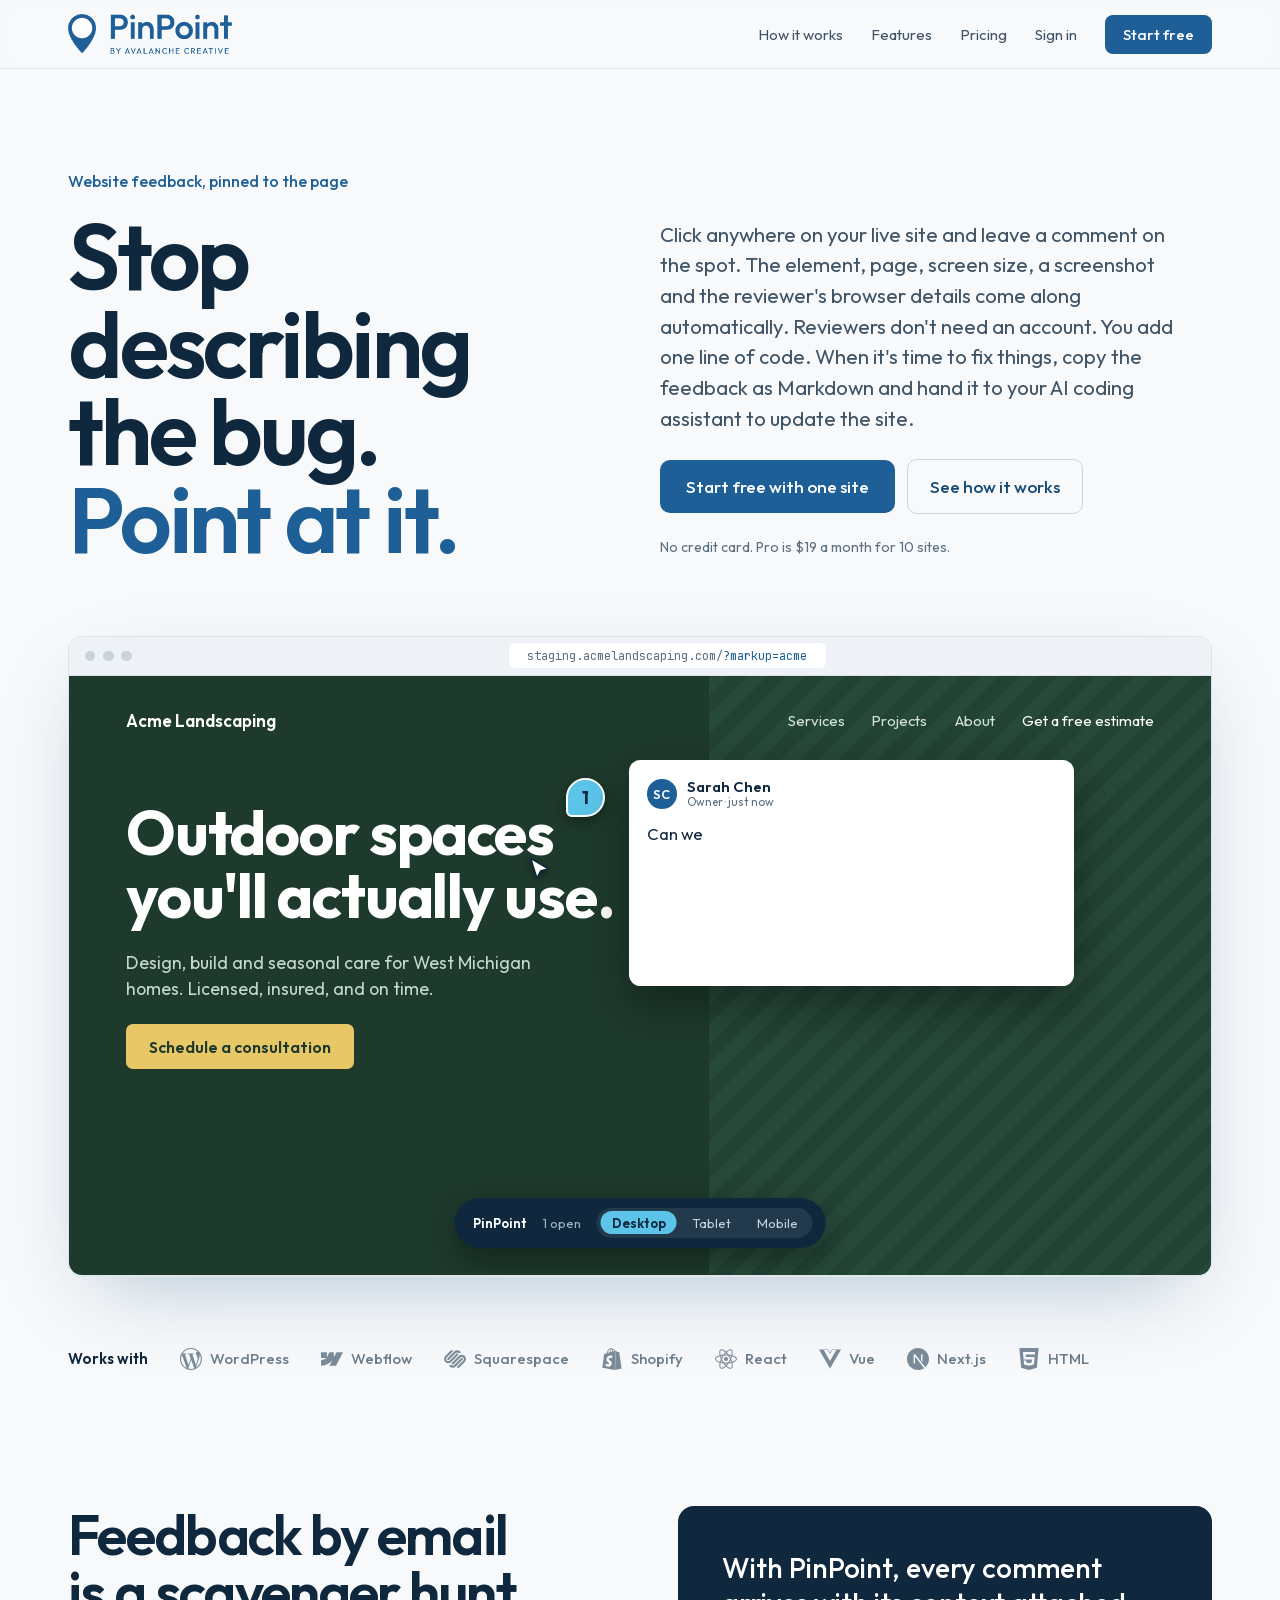
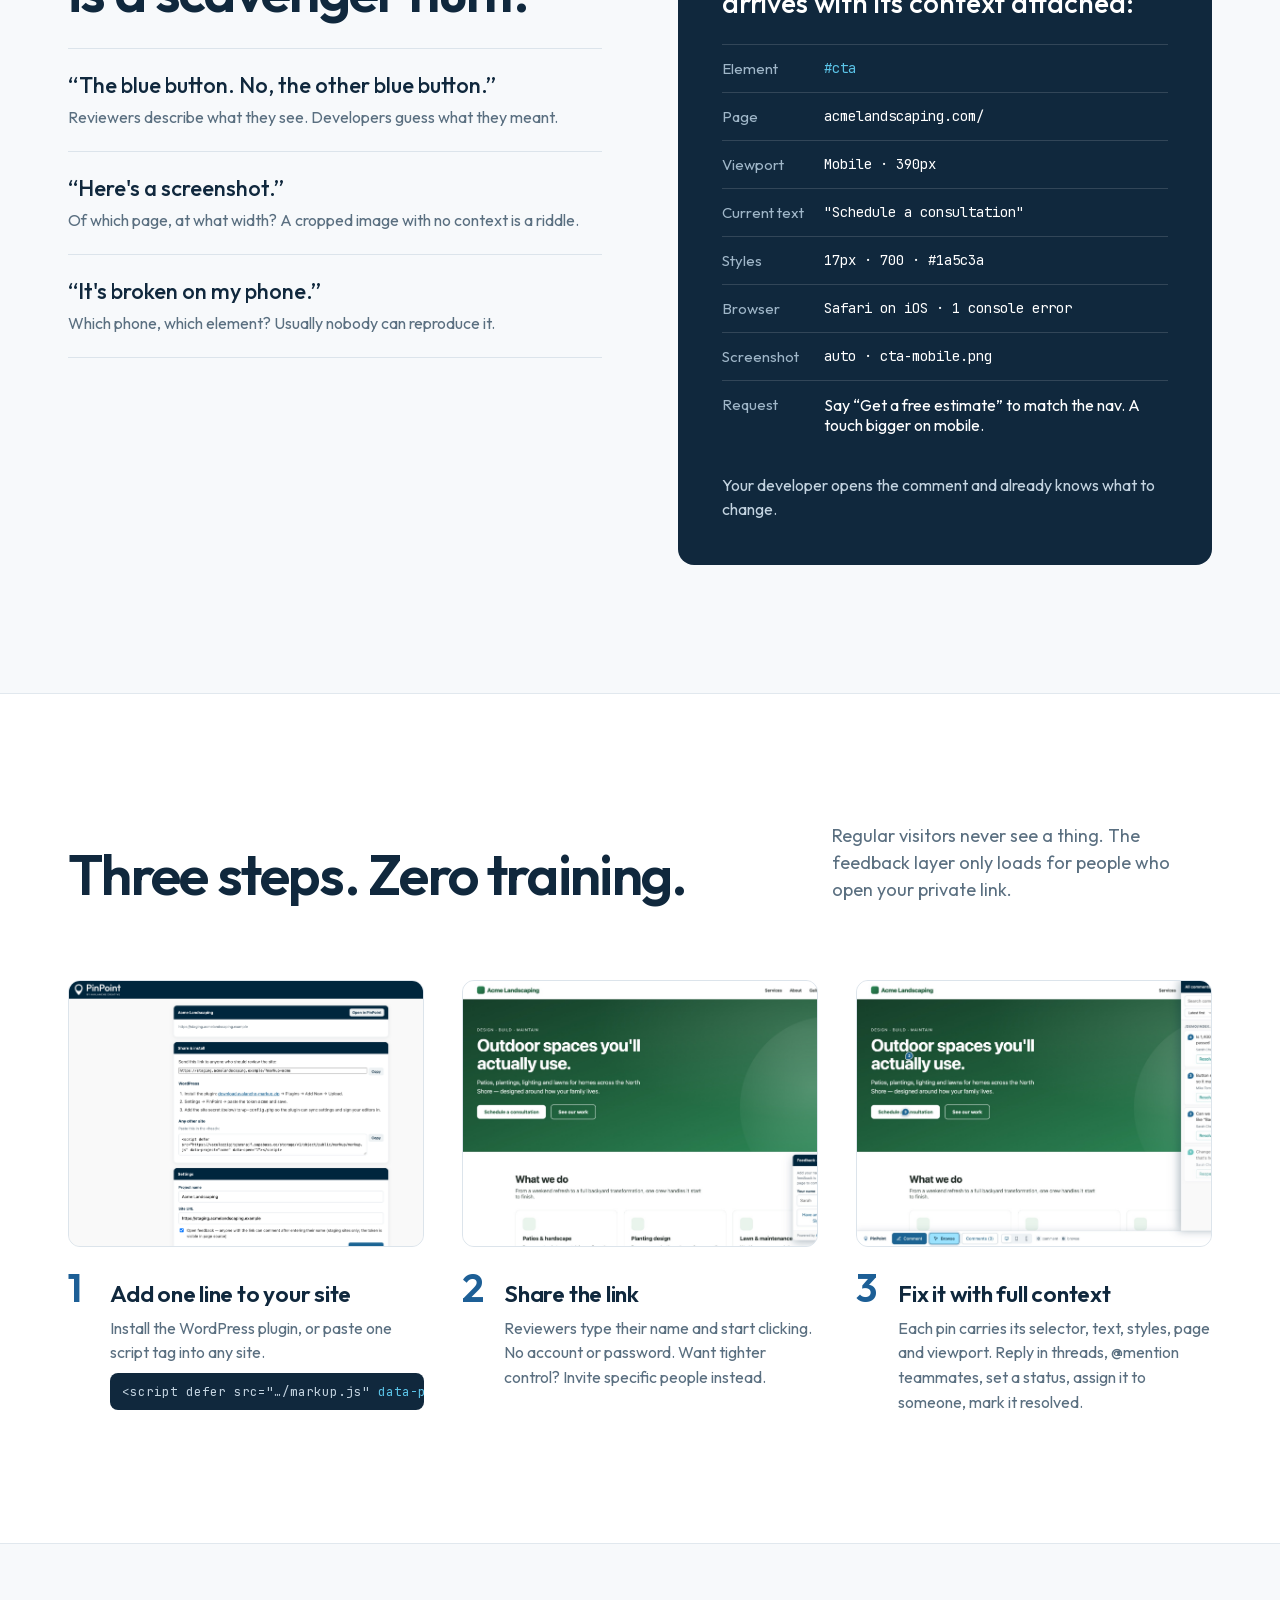
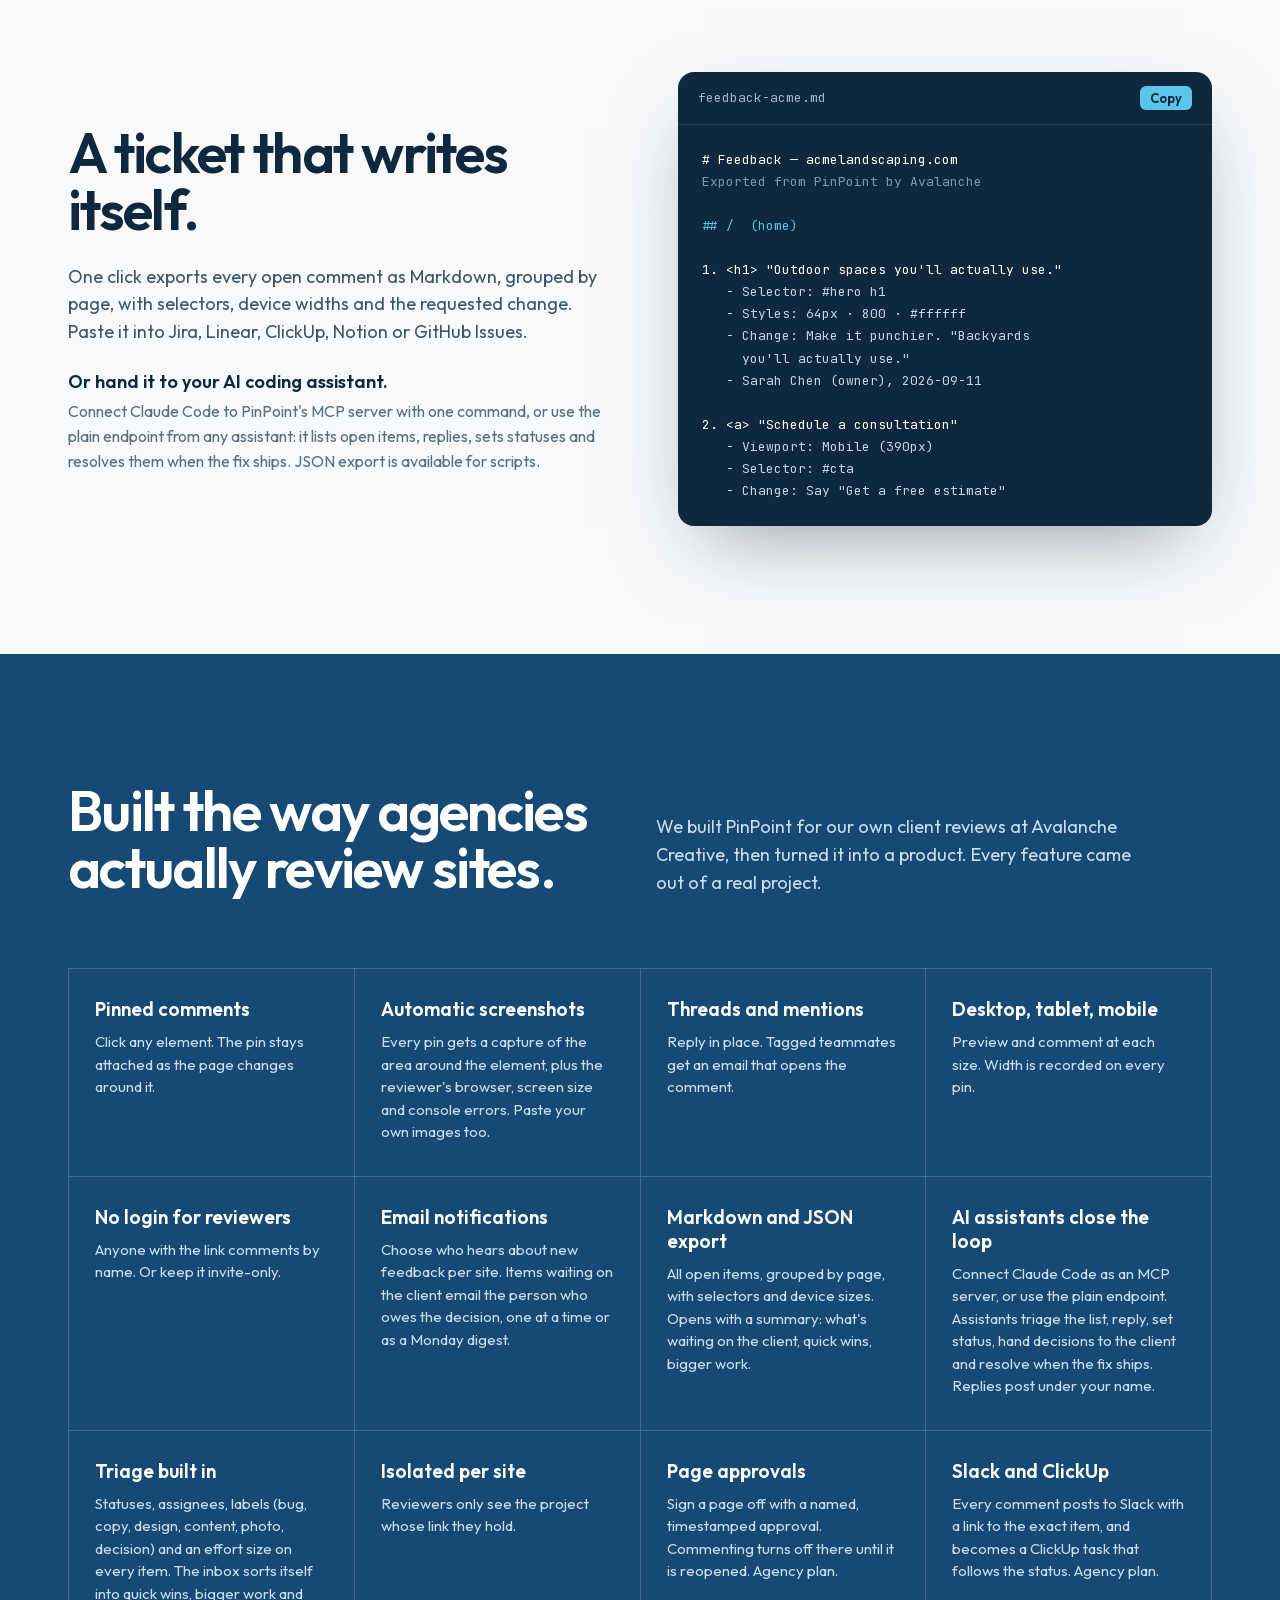
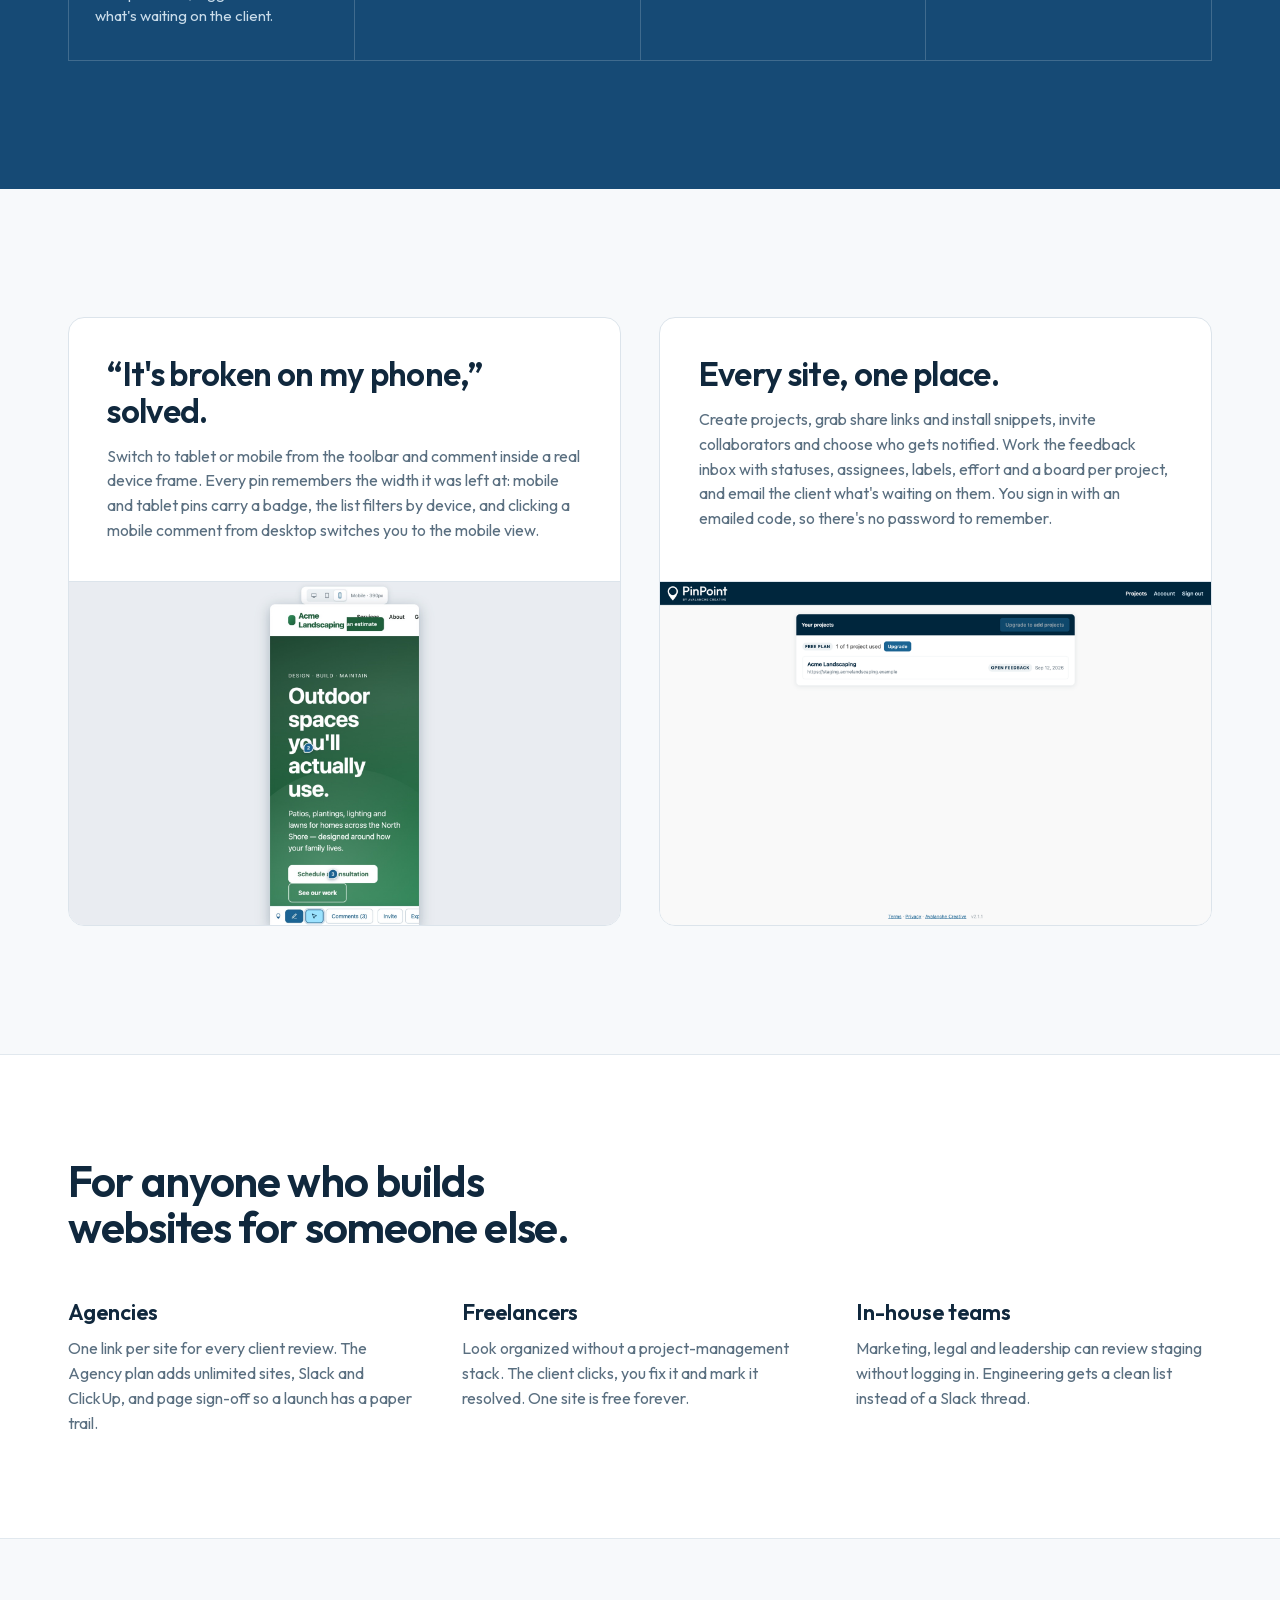
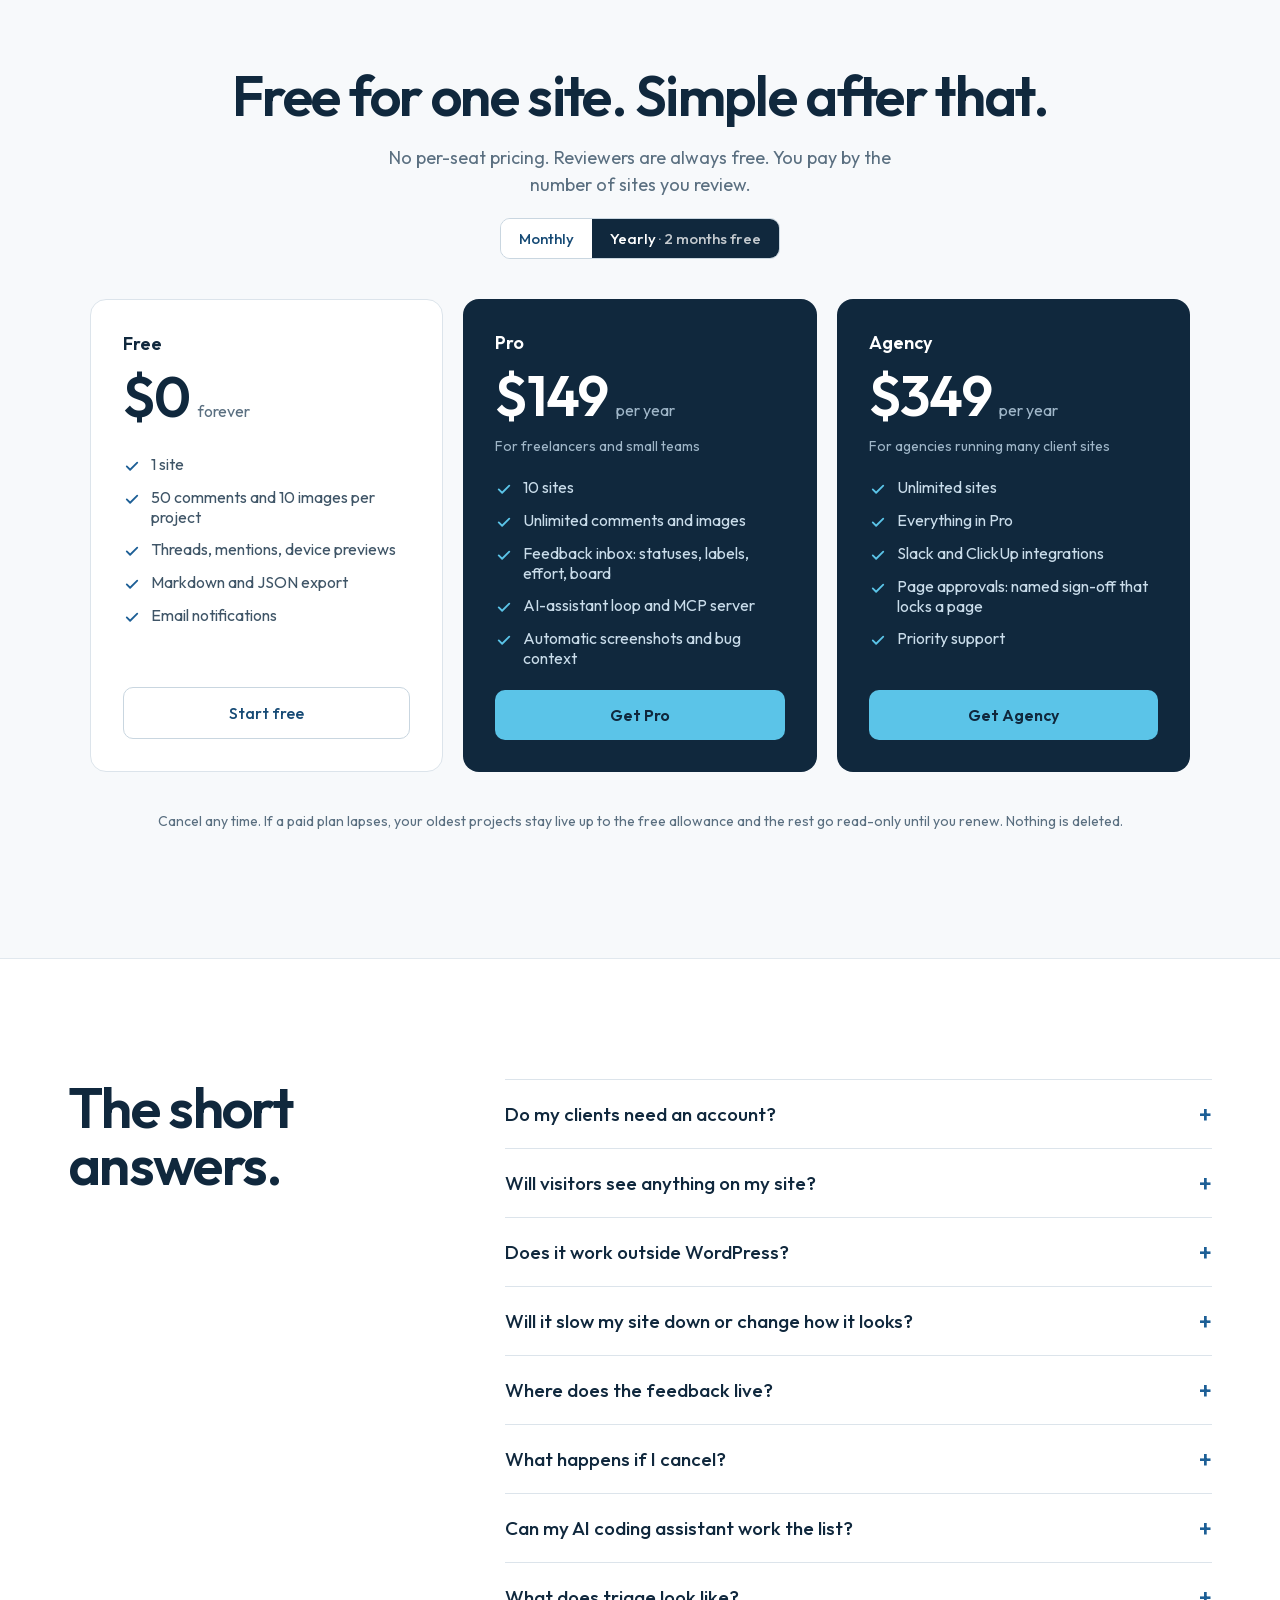
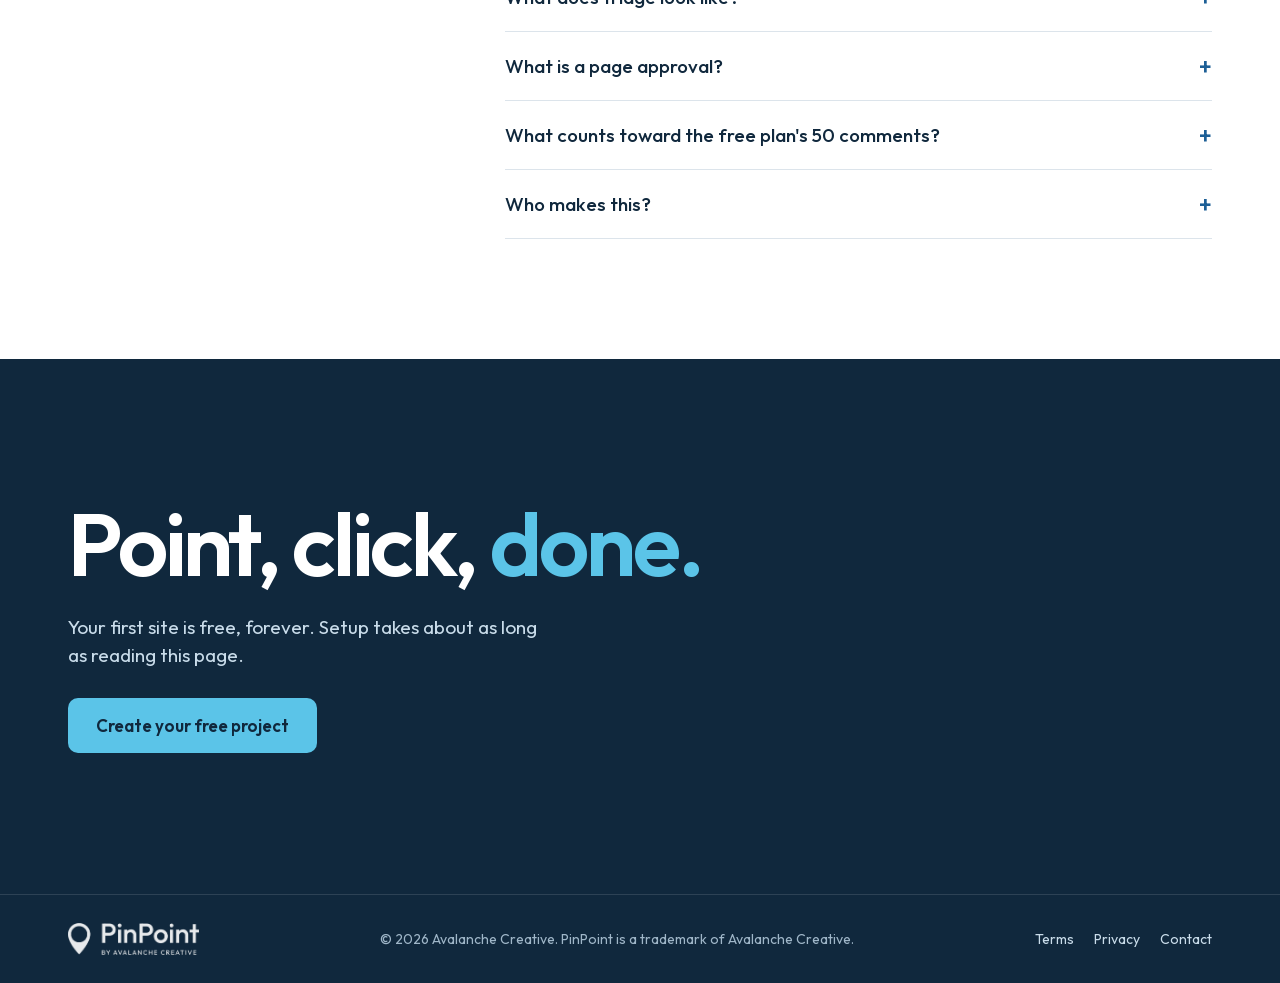
==== commit 9f2ae119: "Landing: triage features; dashboard 2.3.1 device filter Co-Authored-By: Claude Fable 5.1 <noreply@an" ====
--- a/index.html
+++ b/index.html
@@ -645,22 +645,22 @@
       
         <div style="padding:28px 26px 32px;border-right:1px solid rgba(255,255,255,.18);border-bottom:1px solid rgba(255,255,255,.18);display:flex;flex-direction:column;gap:10px">
           <div style="font-size:19px;font-weight:600">Email notifications</div>
-          <div style="font-size:15px;line-height:1.5;color:#C9DCEA">Choose who hears about new feedback per site. Never about your own comments.</div>
+          <div style="font-size:15px;line-height:1.5;color:#C9DCEA">Choose who hears about new feedback per site. Items waiting on the client email the person who owes the decision, one at a time or as a Monday digest.</div>
         </div>
       
         <div style="padding:28px 26px 32px;border-right:1px solid rgba(255,255,255,.18);border-bottom:1px solid rgba(255,255,255,.18);display:flex;flex-direction:column;gap:10px">
           <div style="font-size:19px;font-weight:600">Markdown and JSON export</div>
-          <div style="font-size:15px;line-height:1.5;color:#C9DCEA">All open items, grouped by page, with selectors and device sizes.</div>
+          <div style="font-size:15px;line-height:1.5;color:#C9DCEA">All open items, grouped by page, with selectors and device sizes. Opens with a summary: what's waiting on the client, quick wins, bigger work.</div>
         </div>
       
         <div style="padding:28px 26px 32px;border-right:1px solid rgba(255,255,255,.18);border-bottom:1px solid rgba(255,255,255,.18);display:flex;flex-direction:column;gap:10px">
           <div style="font-size:19px;font-weight:600">AI assistants close the loop</div>
-          <div style="font-size:15px;line-height:1.5;color:#C9DCEA">Connect Claude Code as an MCP server, or use the plain endpoint: assistants list items, reply, set status and resolve when the fix ships.</div>
-        </div>
-      
-        <div style="padding:28px 26px 32px;border-right:1px solid rgba(255,255,255,.18);border-bottom:1px solid rgba(255,255,255,.18);display:flex;flex-direction:column;gap:10px">
-          <div style="font-size:19px;font-weight:600">Statuses and assignees</div>
-          <div style="font-size:15px;line-height:1.5;color:#C9DCEA">Open, in progress, resolved, won't fix. Assign items to a teammate and work them from a list or a board in the dashboard.</div>
+          <div style="font-size:15px;line-height:1.5;color:#C9DCEA">Connect Claude Code as an MCP server, or use the plain endpoint. Assistants triage the list, reply, set status, hand decisions to the client and resolve when the fix ships. Replies post under your name.</div>
+        </div>
+      
+        <div style="padding:28px 26px 32px;border-right:1px solid rgba(255,255,255,.18);border-bottom:1px solid rgba(255,255,255,.18);display:flex;flex-direction:column;gap:10px">
+          <div style="font-size:19px;font-weight:600">Triage built in</div>
+          <div style="font-size:15px;line-height:1.5;color:#C9DCEA">Statuses, assignees, labels (bug, copy, design, content, photo, decision) and an effort size on every item. The inbox sorts itself into quick wins, bigger work and what's waiting on the client.</div>
         </div>
       
         <div style="padding:28px 26px 32px;border-right:1px solid rgba(255,255,255,.18);border-bottom:1px solid rgba(255,255,255,.18);display:flex;flex-direction:column;gap:10px">
@@ -684,14 +684,14 @@
   <div style="background:#fff;border:1px solid #DCE4EB;border-radius:16px;overflow:hidden;display:flex;flex-direction:column">
     <div style="padding:clamp(28px,3vw,40px);display:flex;flex-direction:column;gap:14px">
       <h2 style="margin:0;font-size:clamp(26px,2.6vw,34px);line-height:1.1;font-weight:600;letter-spacing:-.02em">“It's broken on my phone,” solved.</h2>
-      <p style="margin:0;font-size:16px;line-height:1.55;color:#5A6F80">Switch to tablet (820px) or mobile (390px) from the toolbar and comment inside a real device frame. The width is recorded on every pin and in every export.</p>
+      <p style="margin:0;font-size:16px;line-height:1.55;color:#5A6F80">Switch to tablet or mobile from the toolbar and comment inside a real device frame. Every pin remembers the width it was left at: mobile and tablet pins carry a badge, the list filters by device, and clicking a mobile comment from desktop switches you to the mobile view.</p>
     </div>
     <div style="margin-top:auto;aspect-ratio:16/10;background:#EEF2F6;border-top:1px solid #DCE4EB;overflow:hidden"><img src="img/mobile.jpg" alt="The same page previewed in a 390px mobile frame with its pins." loading="lazy" style="width:100%;height:100%;object-fit:cover;object-position:top left;display:block"></div>
   </div>
   <div style="background:#fff;border:1px solid #DCE4EB;border-radius:16px;overflow:hidden;display:flex;flex-direction:column">
     <div style="padding:clamp(28px,3vw,40px);display:flex;flex-direction:column;gap:14px">
       <h2 style="margin:0;font-size:clamp(26px,2.6vw,34px);line-height:1.1;font-weight:600;letter-spacing:-.02em">Every site, one place.</h2>
-      <p style="margin:0;font-size:16px;line-height:1.55;color:#5A6F80">Create projects, grab share links and install snippets, invite collaborators and choose who gets notified. Work the feedback inbox with statuses, assignees and a board per project. You sign in with an emailed code, so there's no password to remember.</p>
+      <p style="margin:0;font-size:16px;line-height:1.55;color:#5A6F80">Create projects, grab share links and install snippets, invite collaborators and choose who gets notified. Work the feedback inbox with statuses, assignees, labels, effort and a board per project, and email the client what's waiting on them. You sign in with an emailed code, so there's no password to remember.</p>
     </div>
     <div style="margin-top:auto;aspect-ratio:16/10;background:#EEF2F6;border-top:1px solid #DCE4EB;overflow:hidden"><img src="img/dash-projects.png" alt="The PinPoint dashboard projects list with the plan badge." loading="lazy" style="width:100%;height:100%;object-fit:cover;object-position:top left;display:block"></div>
   </div>
@@ -726,7 +726,7 @@
 
     <div style="background:#10283D;color:#fff;border-radius:16px;padding:32px;display:flex;flex-direction:column;gap:22px;position:relative">
       <div style="display:flex;flex-direction:column;gap:6px"><div style="font-size:18px;font-weight:600">Pro</div><div style="display:flex;align-items:baseline;gap:8px"><span style="font-size:56px;font-weight:600;letter-spacing:-.03em"><span data-price-month>$19</span><span data-price-year hidden>$149</span></span><span style="color:#9FB6C8"><span data-per-month>per month</span><span data-per-year hidden>per year</span></span></div><div style="font-size:14px;color:#9FB6C8">For freelancers and small teams</div></div>
-      <div style="display:flex;flex-direction:column;gap:12px;font-size:16px;color:#C9DCEA"><div style="display:flex;gap:10px"><svg width="18" height="18" viewBox="0 0 24 24" style="flex:none;margin-top:3px"><path d="M5 12.5l4.5 4.5L19 7.5" fill="none" stroke="#5BC4E8" stroke-width="2.4" stroke-linecap="round" stroke-linejoin="round"></path></svg>10 sites</div><div style="display:flex;gap:10px"><svg width="18" height="18" viewBox="0 0 24 24" style="flex:none;margin-top:3px"><path d="M5 12.5l4.5 4.5L19 7.5" fill="none" stroke="#5BC4E8" stroke-width="2.4" stroke-linecap="round" stroke-linejoin="round"></path></svg>Unlimited comments and images</div><div style="display:flex;gap:10px"><svg width="18" height="18" viewBox="0 0 24 24" style="flex:none;margin-top:3px"><path d="M5 12.5l4.5 4.5L19 7.5" fill="none" stroke="#5BC4E8" stroke-width="2.4" stroke-linecap="round" stroke-linejoin="round"></path></svg>Feedback inbox: statuses, assignees, board</div><div style="display:flex;gap:10px"><svg width="18" height="18" viewBox="0 0 24 24" style="flex:none;margin-top:3px"><path d="M5 12.5l4.5 4.5L19 7.5" fill="none" stroke="#5BC4E8" stroke-width="2.4" stroke-linecap="round" stroke-linejoin="round"></path></svg>AI-assistant loop and MCP server</div><div style="display:flex;gap:10px"><svg width="18" height="18" viewBox="0 0 24 24" style="flex:none;margin-top:3px"><path d="M5 12.5l4.5 4.5L19 7.5" fill="none" stroke="#5BC4E8" stroke-width="2.4" stroke-linecap="round" stroke-linejoin="round"></path></svg>Automatic screenshots and bug context</div></div>
+      <div style="display:flex;flex-direction:column;gap:12px;font-size:16px;color:#C9DCEA"><div style="display:flex;gap:10px"><svg width="18" height="18" viewBox="0 0 24 24" style="flex:none;margin-top:3px"><path d="M5 12.5l4.5 4.5L19 7.5" fill="none" stroke="#5BC4E8" stroke-width="2.4" stroke-linecap="round" stroke-linejoin="round"></path></svg>10 sites</div><div style="display:flex;gap:10px"><svg width="18" height="18" viewBox="0 0 24 24" style="flex:none;margin-top:3px"><path d="M5 12.5l4.5 4.5L19 7.5" fill="none" stroke="#5BC4E8" stroke-width="2.4" stroke-linecap="round" stroke-linejoin="round"></path></svg>Unlimited comments and images</div><div style="display:flex;gap:10px"><svg width="18" height="18" viewBox="0 0 24 24" style="flex:none;margin-top:3px"><path d="M5 12.5l4.5 4.5L19 7.5" fill="none" stroke="#5BC4E8" stroke-width="2.4" stroke-linecap="round" stroke-linejoin="round"></path></svg>Feedback inbox: statuses, labels, effort, board</div><div style="display:flex;gap:10px"><svg width="18" height="18" viewBox="0 0 24 24" style="flex:none;margin-top:3px"><path d="M5 12.5l4.5 4.5L19 7.5" fill="none" stroke="#5BC4E8" stroke-width="2.4" stroke-linecap="round" stroke-linejoin="round"></path></svg>AI-assistant loop and MCP server</div><div style="display:flex;gap:10px"><svg width="18" height="18" viewBox="0 0 24 24" style="flex:none;margin-top:3px"><path d="M5 12.5l4.5 4.5L19 7.5" fill="none" stroke="#5BC4E8" stroke-width="2.4" stroke-linecap="round" stroke-linejoin="round"></path></svg>Automatic screenshots and bug context</div></div>
       <a href="app/" style="margin-top:auto;text-align:center;padding:15px;border-radius:10px;background:#5BC4E8;font-weight:600;color:#10283D" class="hv5">Get Pro</a>
     </div>
 
@@ -777,7 +777,11 @@
       
         <details style="border-bottom:1px solid #DCE4EB">
           <summary style="padding:22px 0;display:flex;justify-content:space-between;gap:20px;font-size:19px;font-weight:500;color:#10283D">Can my AI coding assistant work the list?<span class="faq-plus" style="color:#1D5F96;font-size:24px;line-height:1;transition:transform .2s;flex:none">+</span></summary>
-          <div style="padding:0 40px 24px 0;font-size:16px;line-height:1.6;color:#5A6F80">Yes. Every export includes item IDs, a project key and the exact commands, and PinPoint runs a hosted MCP server so Claude Code can see feedback as tools: list items, reply, set a status, assign. No install, one command to connect.</div>
+          <div style="padding:0 40px 24px 0;font-size:16px;line-height:1.6;color:#5A6F80">Yes. Every export includes item IDs, a project key and the exact commands, and PinPoint runs a hosted MCP server so Claude Code can see feedback as tools: list items, triage, reply, set a status, assign. No install, one command to connect. Replies are signed as a person on your team unless you choose to label them as an AI assistant.</div>
+        </details>
+        <details style="border-bottom:1px solid #DCE4EB">
+          <summary style="padding:22px 0;display:flex;justify-content:space-between;gap:20px;font-size:19px;font-weight:500;color:#10283D">What does triage look like?<span class="faq-plus" style="color:#1D5F96;font-size:24px;line-height:1;transition:transform .2s;flex:none">+</span></summary>
+          <div style="padding:0 40px 24px 0;font-size:16px;line-height:1.6;color:#5A6F80">Each item can carry labels (bug, copy, design, content needed, photo needed, decision), an effort size (quick, medium, large) and one of five statuses, including "Waiting on client". The inbox shows the counts up top: what's waiting on the client, quick wins, medium, large, untriaged. Your AI assistant can do the first pass, and the "Needs your decision" email sends the client only the items that are theirs.</div>
         </details>
         <details style="border-bottom:1px solid #DCE4EB">
           <summary style="padding:22px 0;display:flex;justify-content:space-between;gap:20px;font-size:19px;font-weight:500;color:#10283D">What is a page approval?<span class="faq-plus" style="color:#1D5F96;font-size:24px;line-height:1;transition:transform .2s;flex:none">+</span></summary>
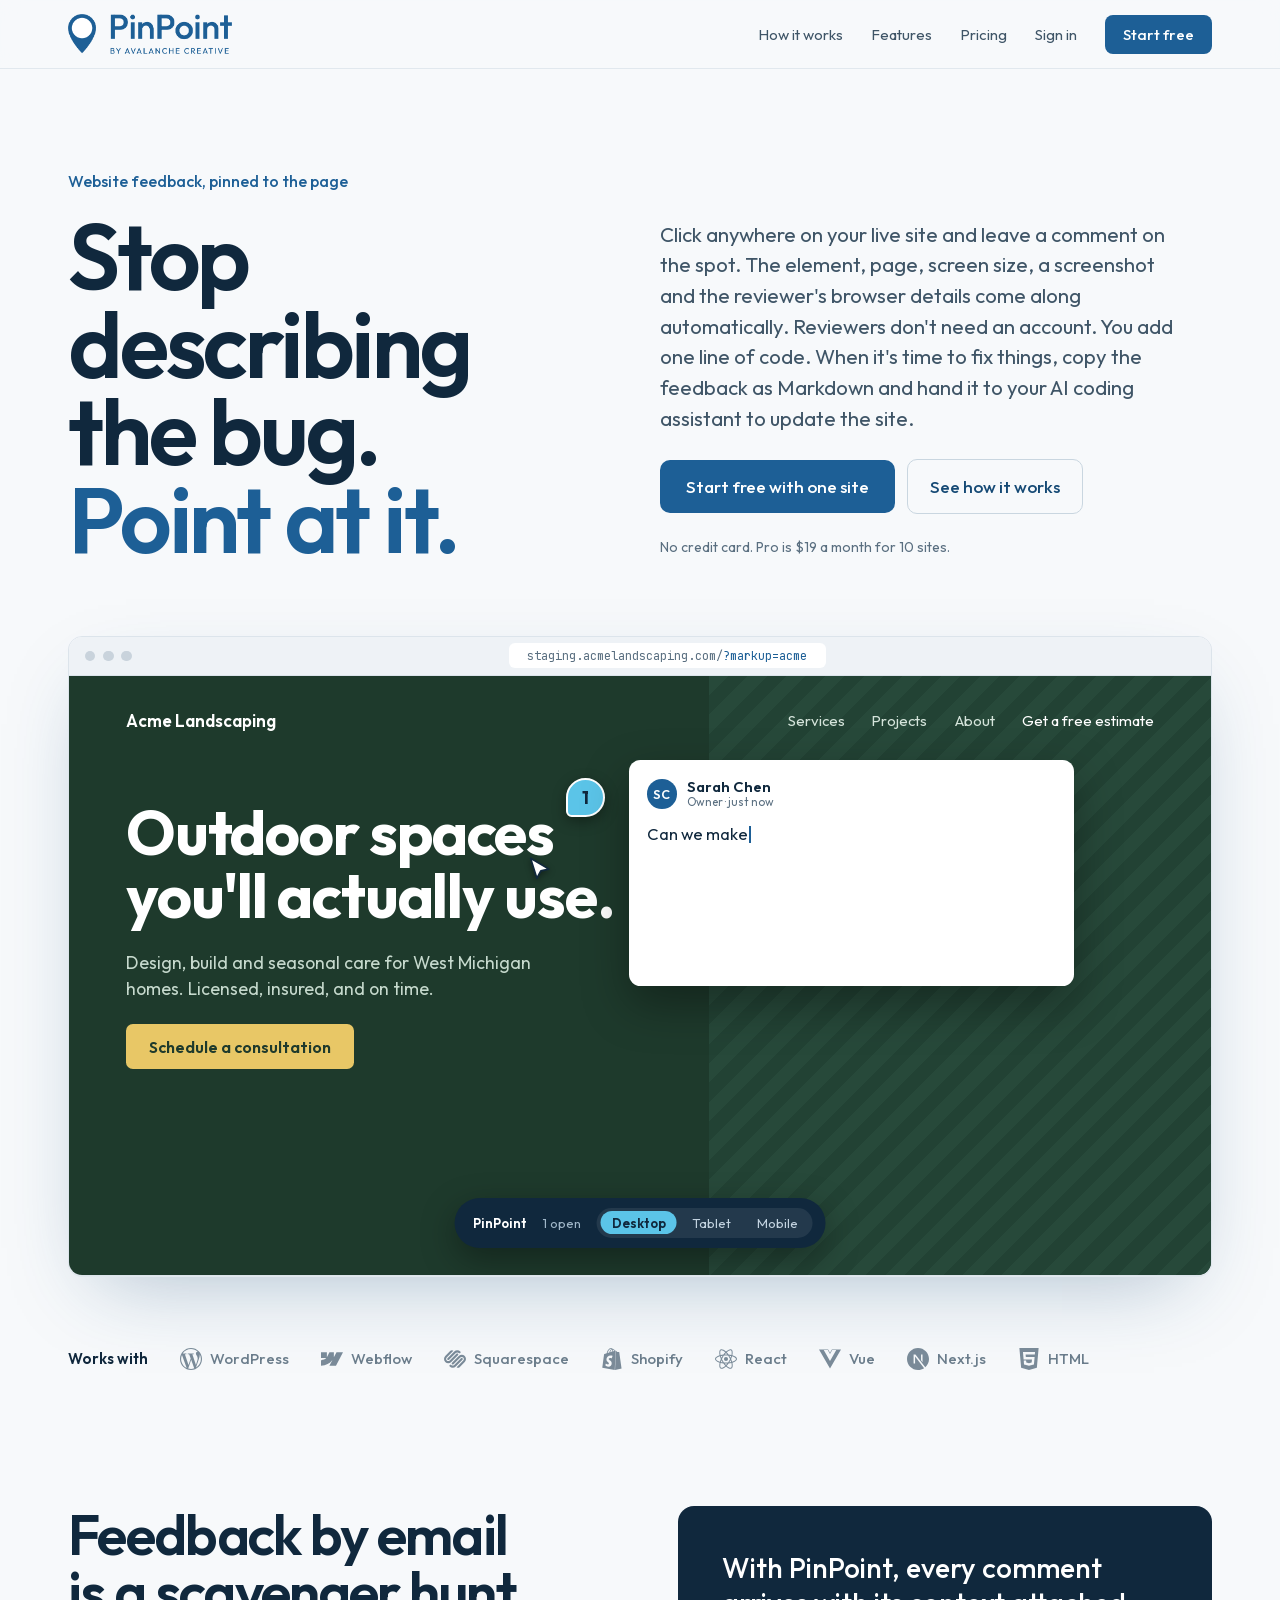
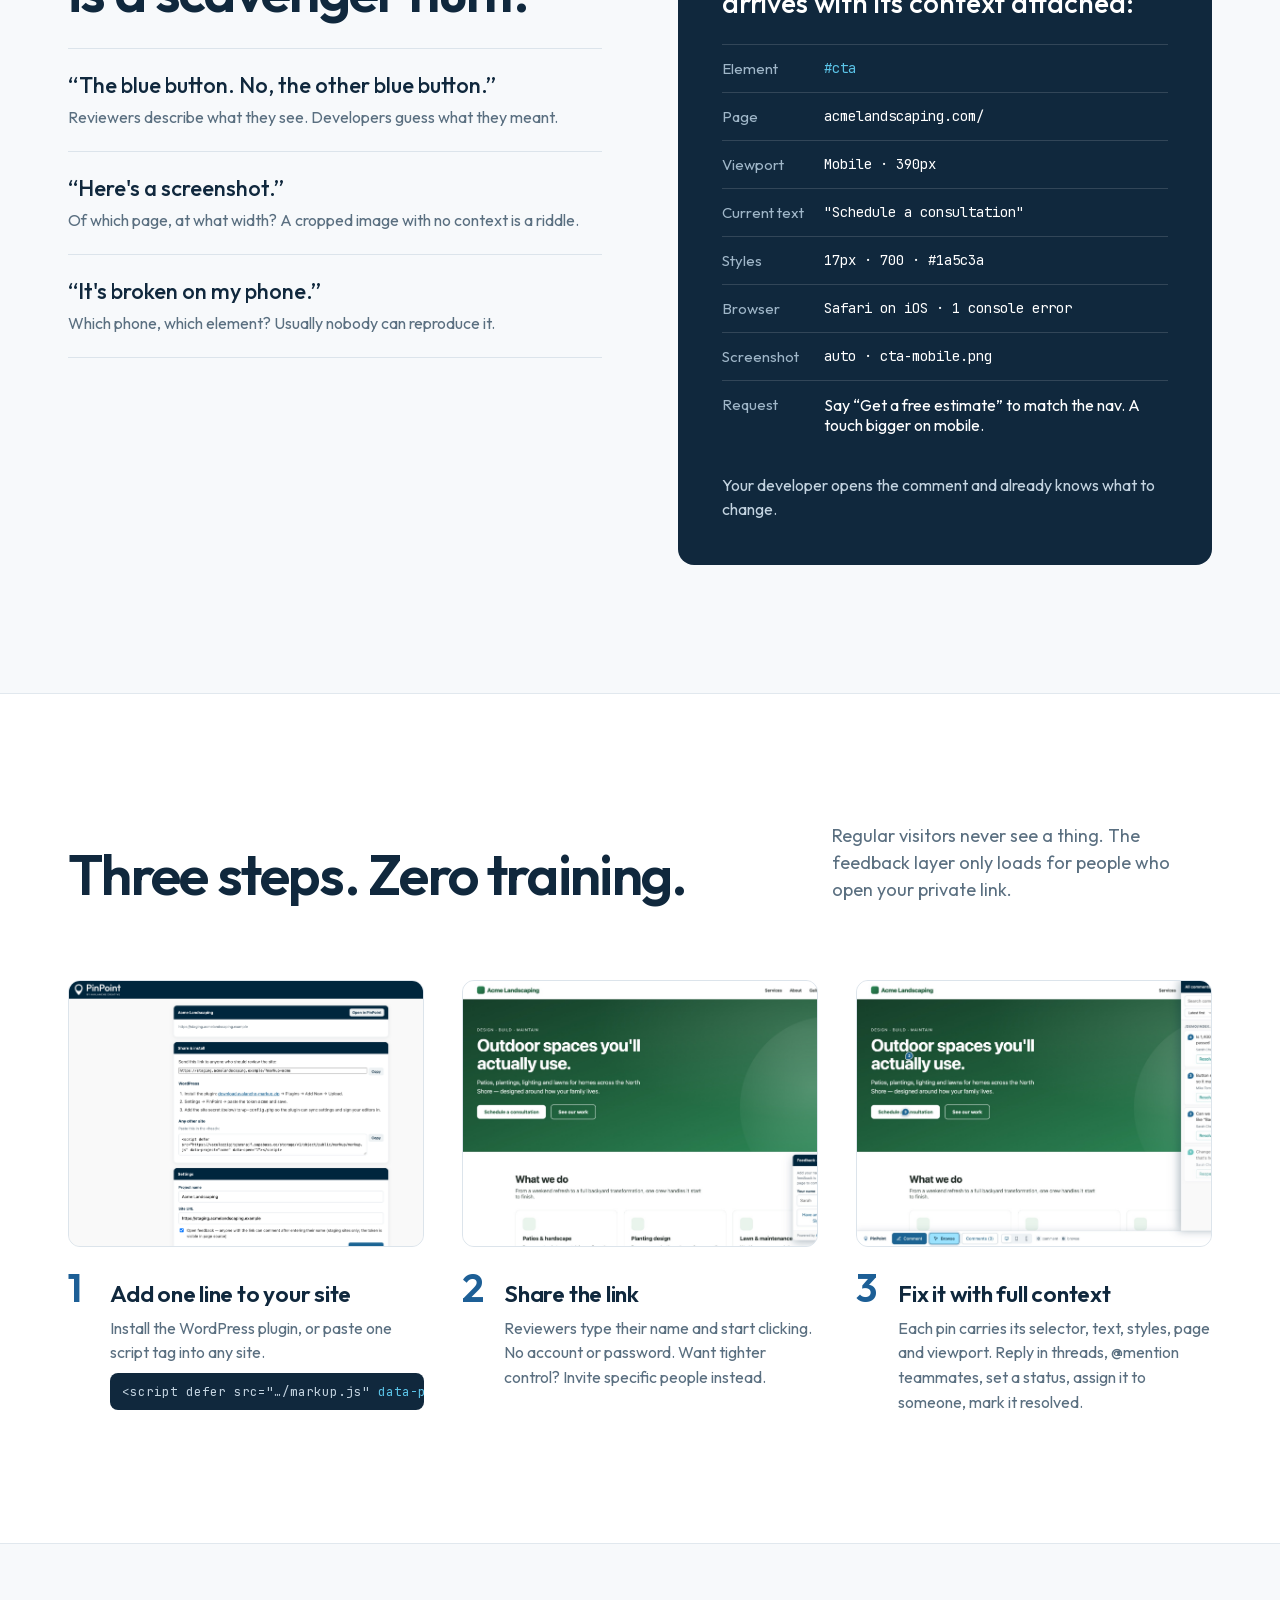
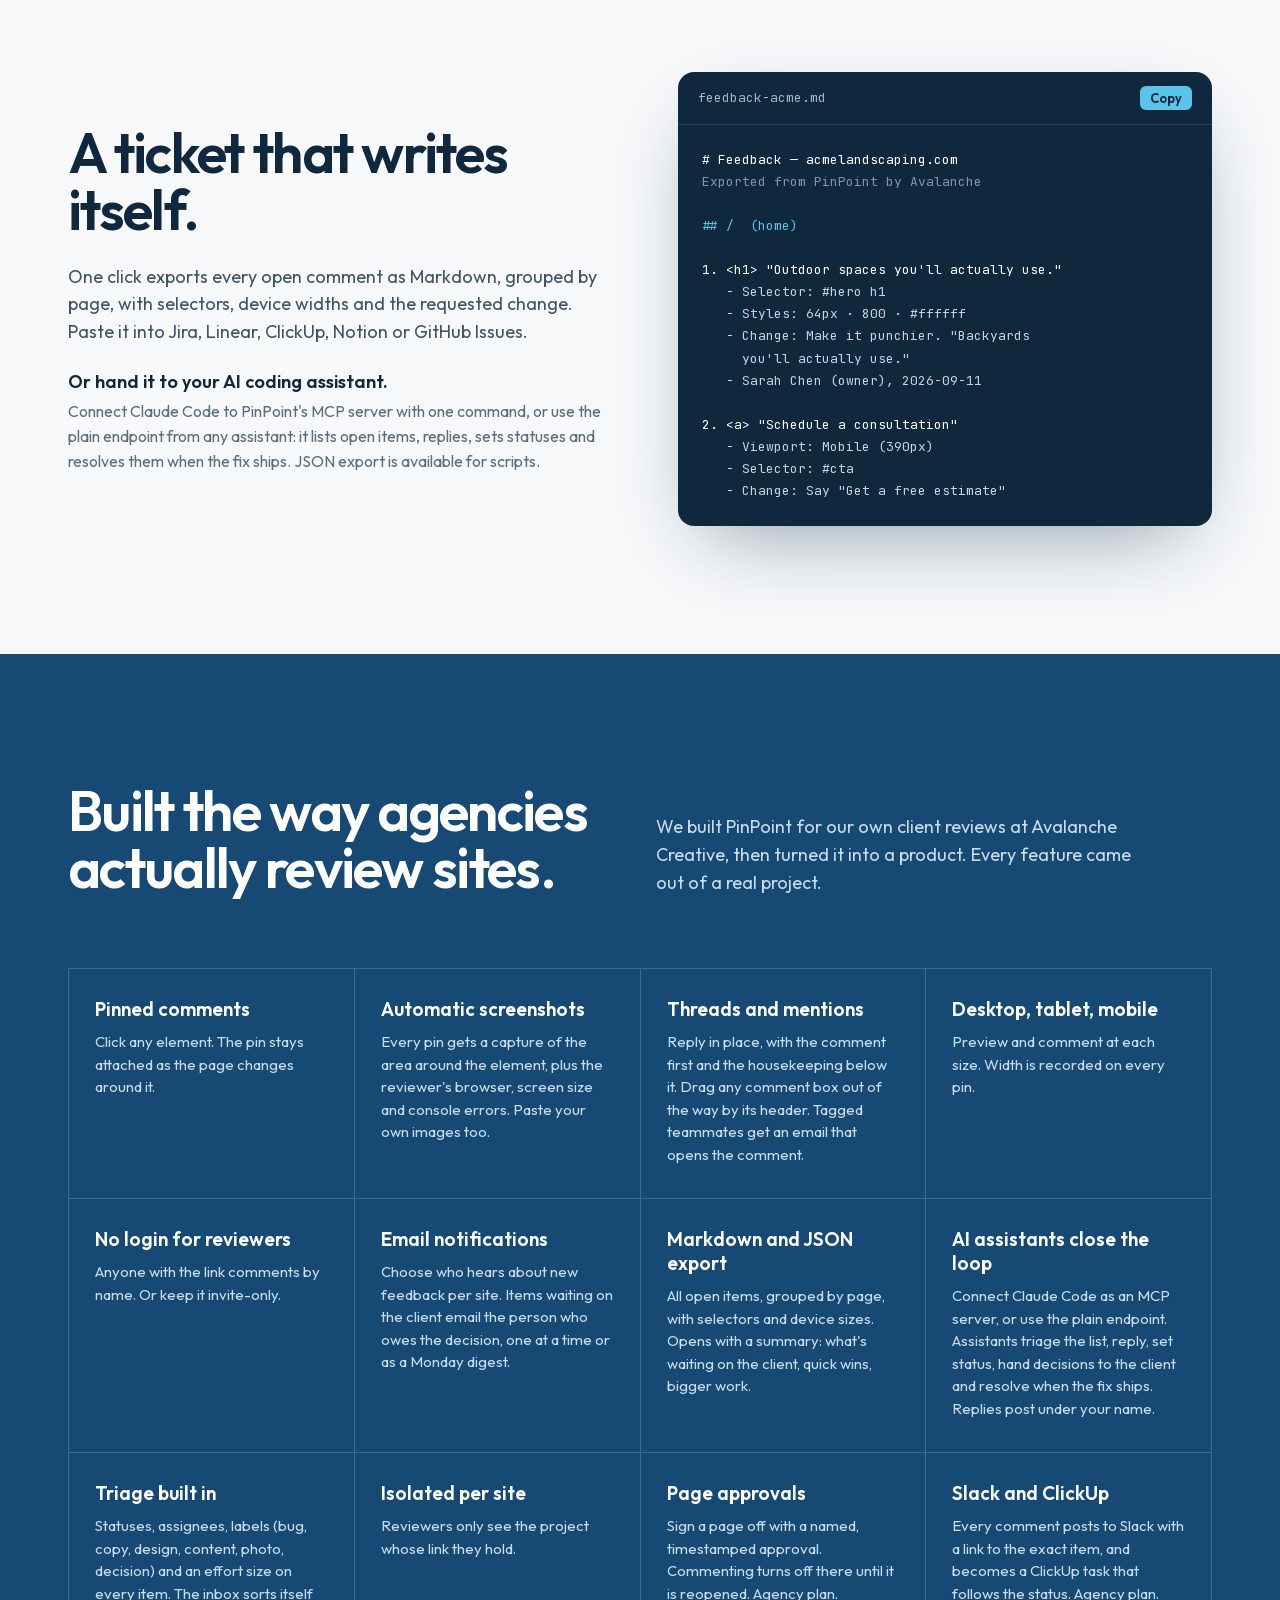
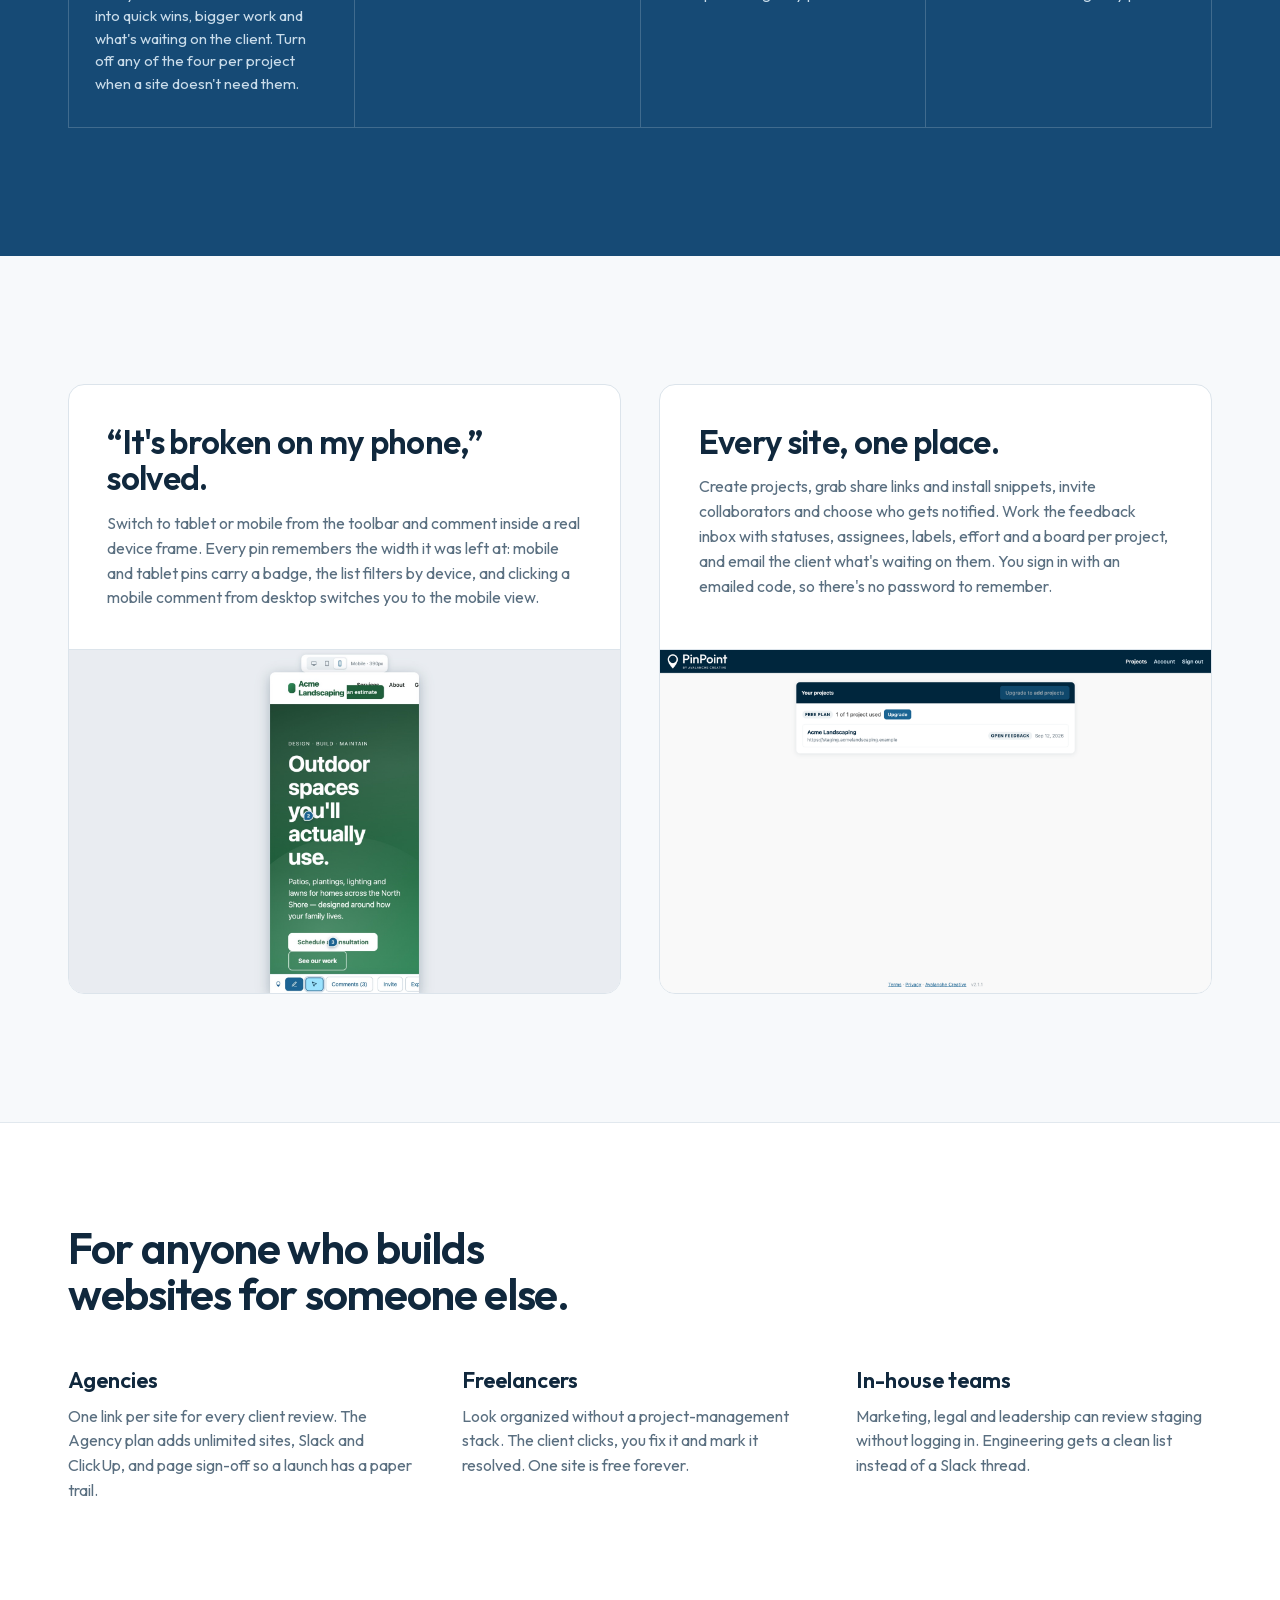
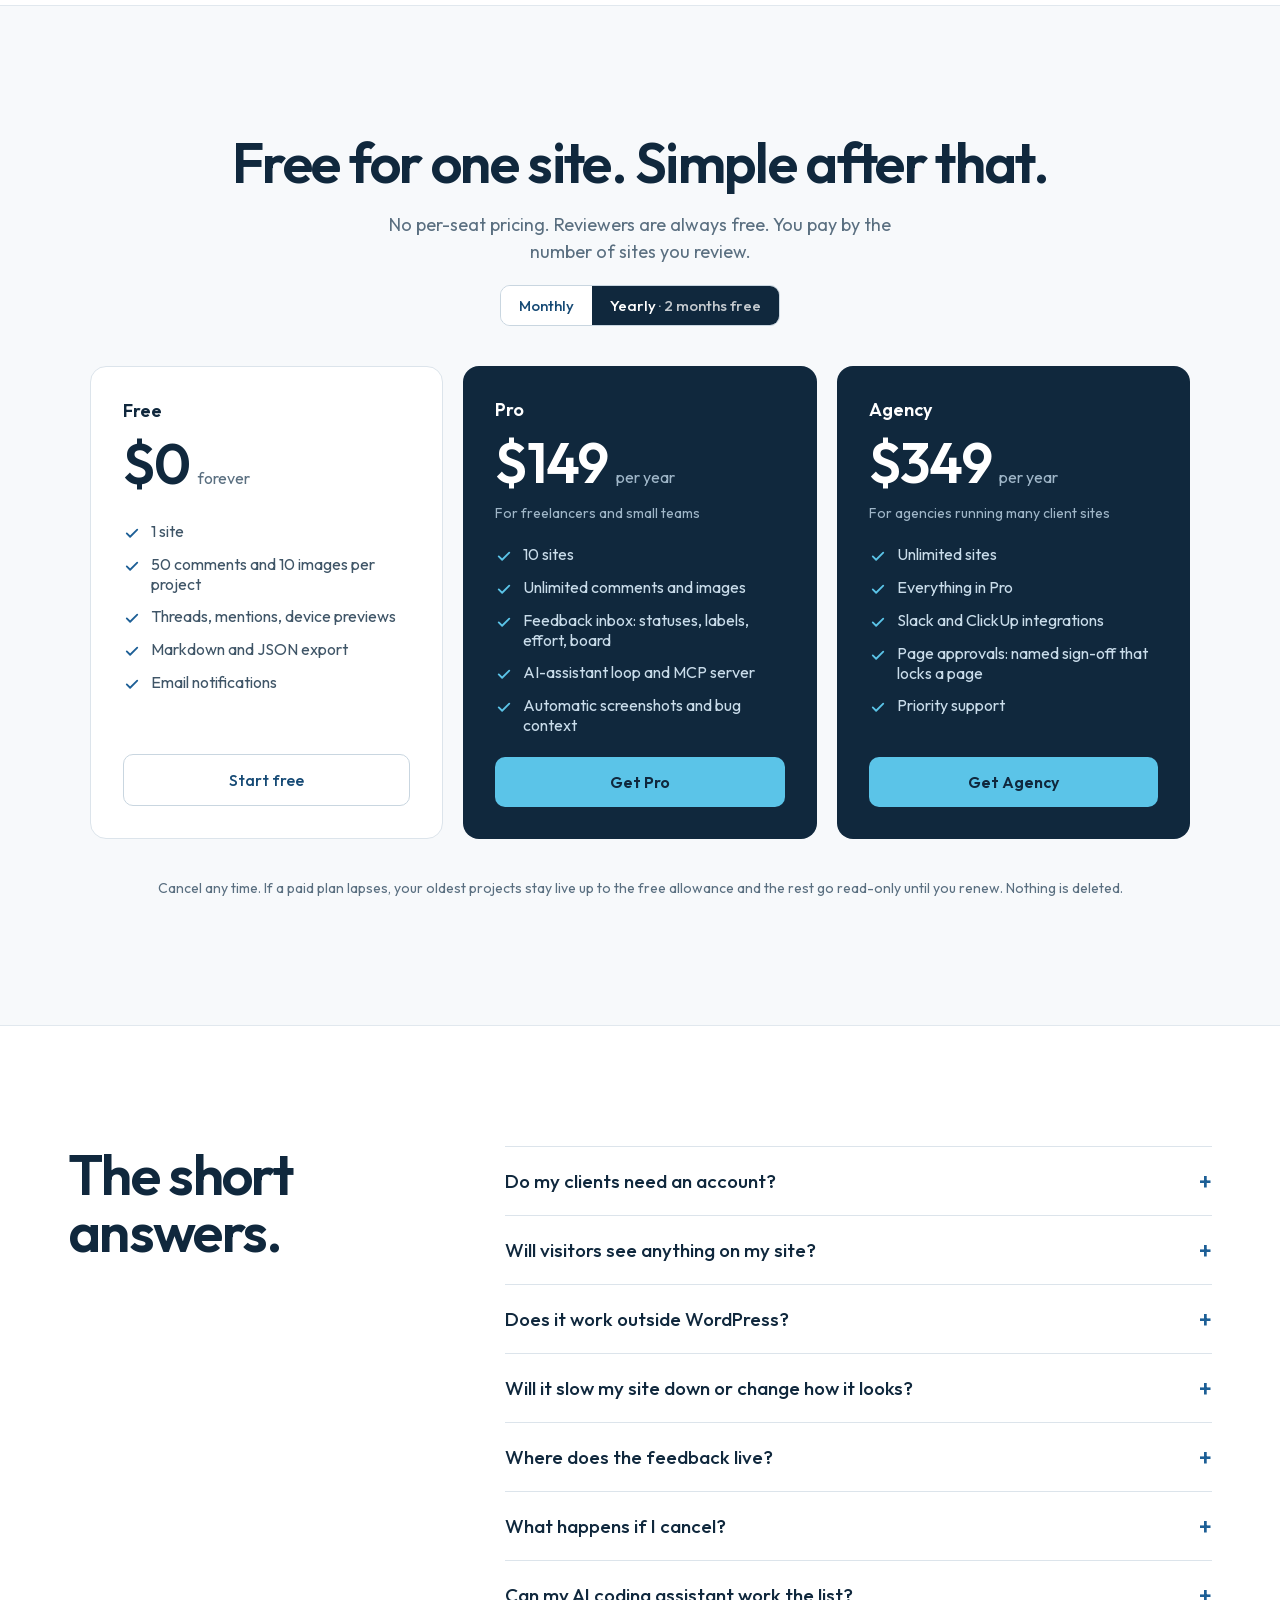
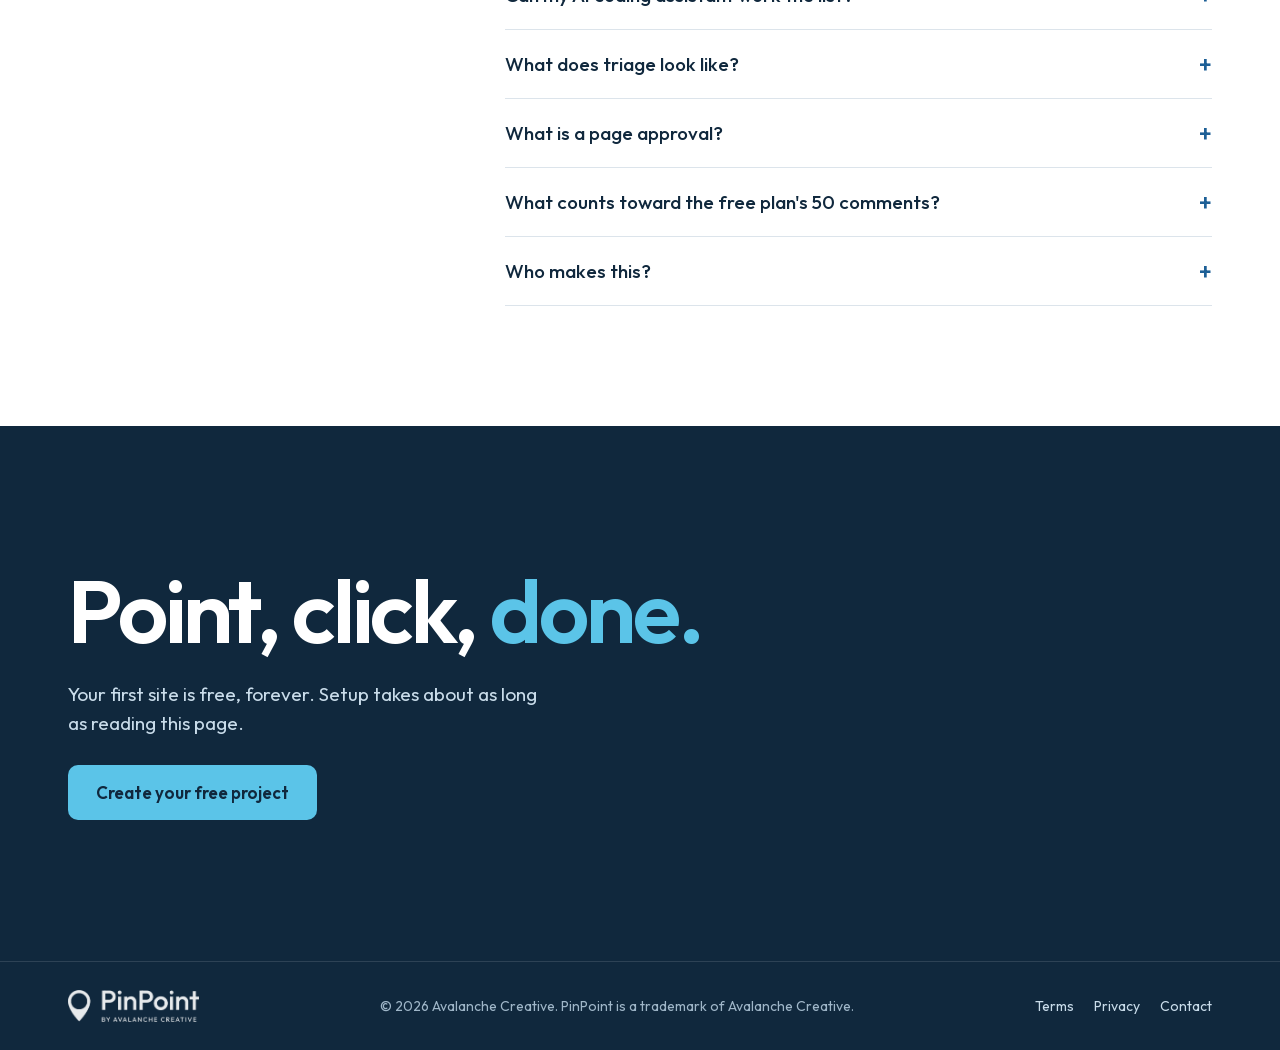
==== commit 4bd16fb1: "Landing: draggable comment boxes, per-project triage switches Co-Authored-By: Claude Fable 5.1 <nore" ====
--- a/index.html
+++ b/index.html
@@ -630,7 +630,7 @@
       
         <div style="padding:28px 26px 32px;border-right:1px solid rgba(255,255,255,.18);border-bottom:1px solid rgba(255,255,255,.18);display:flex;flex-direction:column;gap:10px">
           <div style="font-size:19px;font-weight:600">Threads and mentions</div>
-          <div style="font-size:15px;line-height:1.5;color:#C9DCEA">Reply in place. Tagged teammates get an email that opens the comment.</div>
+          <div style="font-size:15px;line-height:1.5;color:#C9DCEA">Reply in place, with the comment first and the housekeeping below it. Drag any comment box out of the way by its header. Tagged teammates get an email that opens the comment.</div>
         </div>
       
         <div style="padding:28px 26px 32px;border-right:1px solid rgba(255,255,255,.18);border-bottom:1px solid rgba(255,255,255,.18);display:flex;flex-direction:column;gap:10px">
@@ -660,7 +660,7 @@
       
         <div style="padding:28px 26px 32px;border-right:1px solid rgba(255,255,255,.18);border-bottom:1px solid rgba(255,255,255,.18);display:flex;flex-direction:column;gap:10px">
           <div style="font-size:19px;font-weight:600">Triage built in</div>
-          <div style="font-size:15px;line-height:1.5;color:#C9DCEA">Statuses, assignees, labels (bug, copy, design, content, photo, decision) and an effort size on every item. The inbox sorts itself into quick wins, bigger work and what's waiting on the client.</div>
+          <div style="font-size:15px;line-height:1.5;color:#C9DCEA">Statuses, assignees, labels (bug, copy, design, content, photo, decision) and an effort size on every item. The inbox sorts itself into quick wins, bigger work and what's waiting on the client. Turn off any of the four per project when a site doesn't need them.</div>
         </div>
       
         <div style="padding:28px 26px 32px;border-right:1px solid rgba(255,255,255,.18);border-bottom:1px solid rgba(255,255,255,.18);display:flex;flex-direction:column;gap:10px">
@@ -781,7 +781,7 @@
         </details>
         <details style="border-bottom:1px solid #DCE4EB">
           <summary style="padding:22px 0;display:flex;justify-content:space-between;gap:20px;font-size:19px;font-weight:500;color:#10283D">What does triage look like?<span class="faq-plus" style="color:#1D5F96;font-size:24px;line-height:1;transition:transform .2s;flex:none">+</span></summary>
-          <div style="padding:0 40px 24px 0;font-size:16px;line-height:1.6;color:#5A6F80">Each item can carry labels (bug, copy, design, content needed, photo needed, decision), an effort size (quick, medium, large) and one of five statuses, including "Waiting on client". The inbox shows the counts up top: what's waiting on the client, quick wins, medium, large, untriaged. Your AI assistant can do the first pass, and the "Needs your decision" email sends the client only the items that are theirs.</div>
+          <div style="padding:0 40px 24px 0;font-size:16px;line-height:1.6;color:#5A6F80">Each item can carry labels (bug, copy, design, content needed, photo needed, decision), an effort size (quick, medium, large) and one of five statuses, including "Waiting on client". The inbox shows the counts up top: what's waiting on the client, quick wins, medium, large, untriaged. Your AI assistant can do the first pass, and the "Needs your decision" email sends the client only the items that are theirs. A one-page review that doesn't need any of this? Each control switches off per project in Settings, and the overlay and inbox get simpler to match.</div>
         </details>
         <details style="border-bottom:1px solid #DCE4EB">
           <summary style="padding:22px 0;display:flex;justify-content:space-between;gap:20px;font-size:19px;font-weight:500;color:#10283D">What is a page approval?<span class="faq-plus" style="color:#1D5F96;font-size:24px;line-height:1;transition:transform .2s;flex:none">+</span></summary>
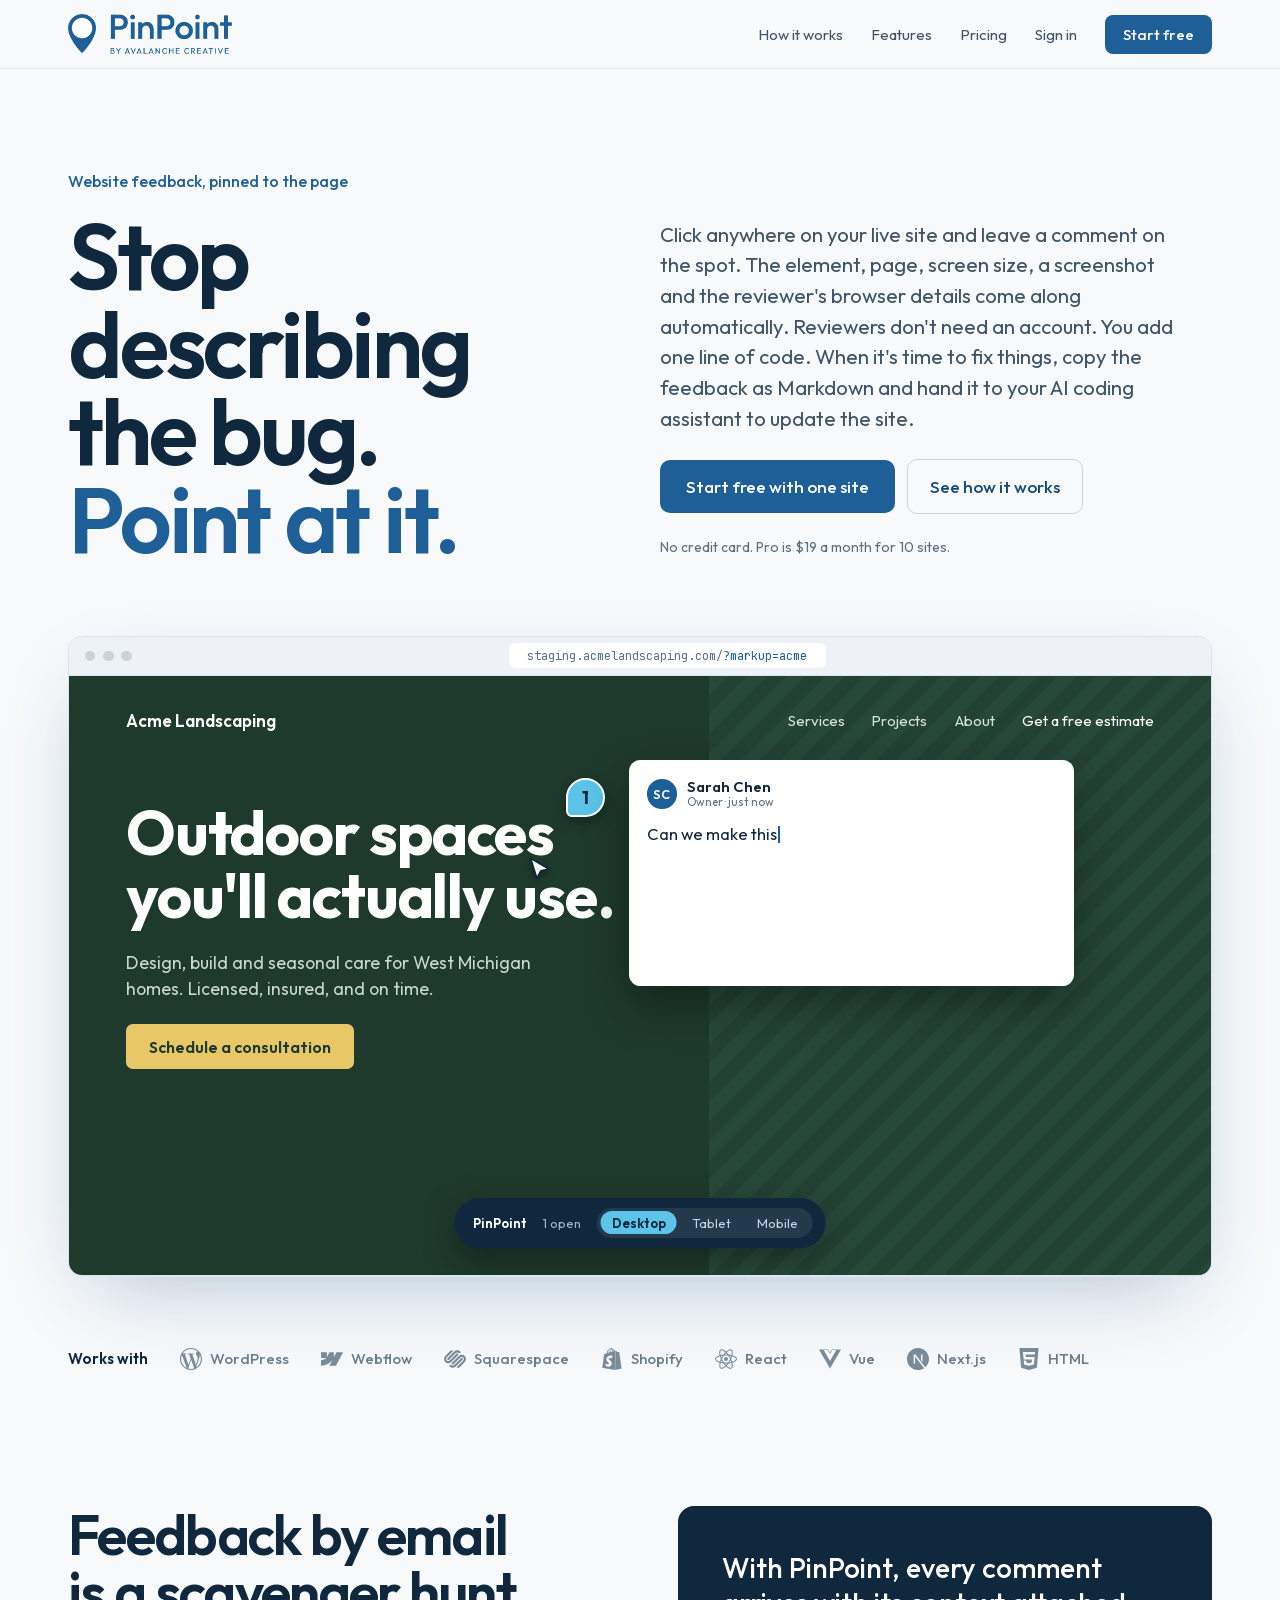
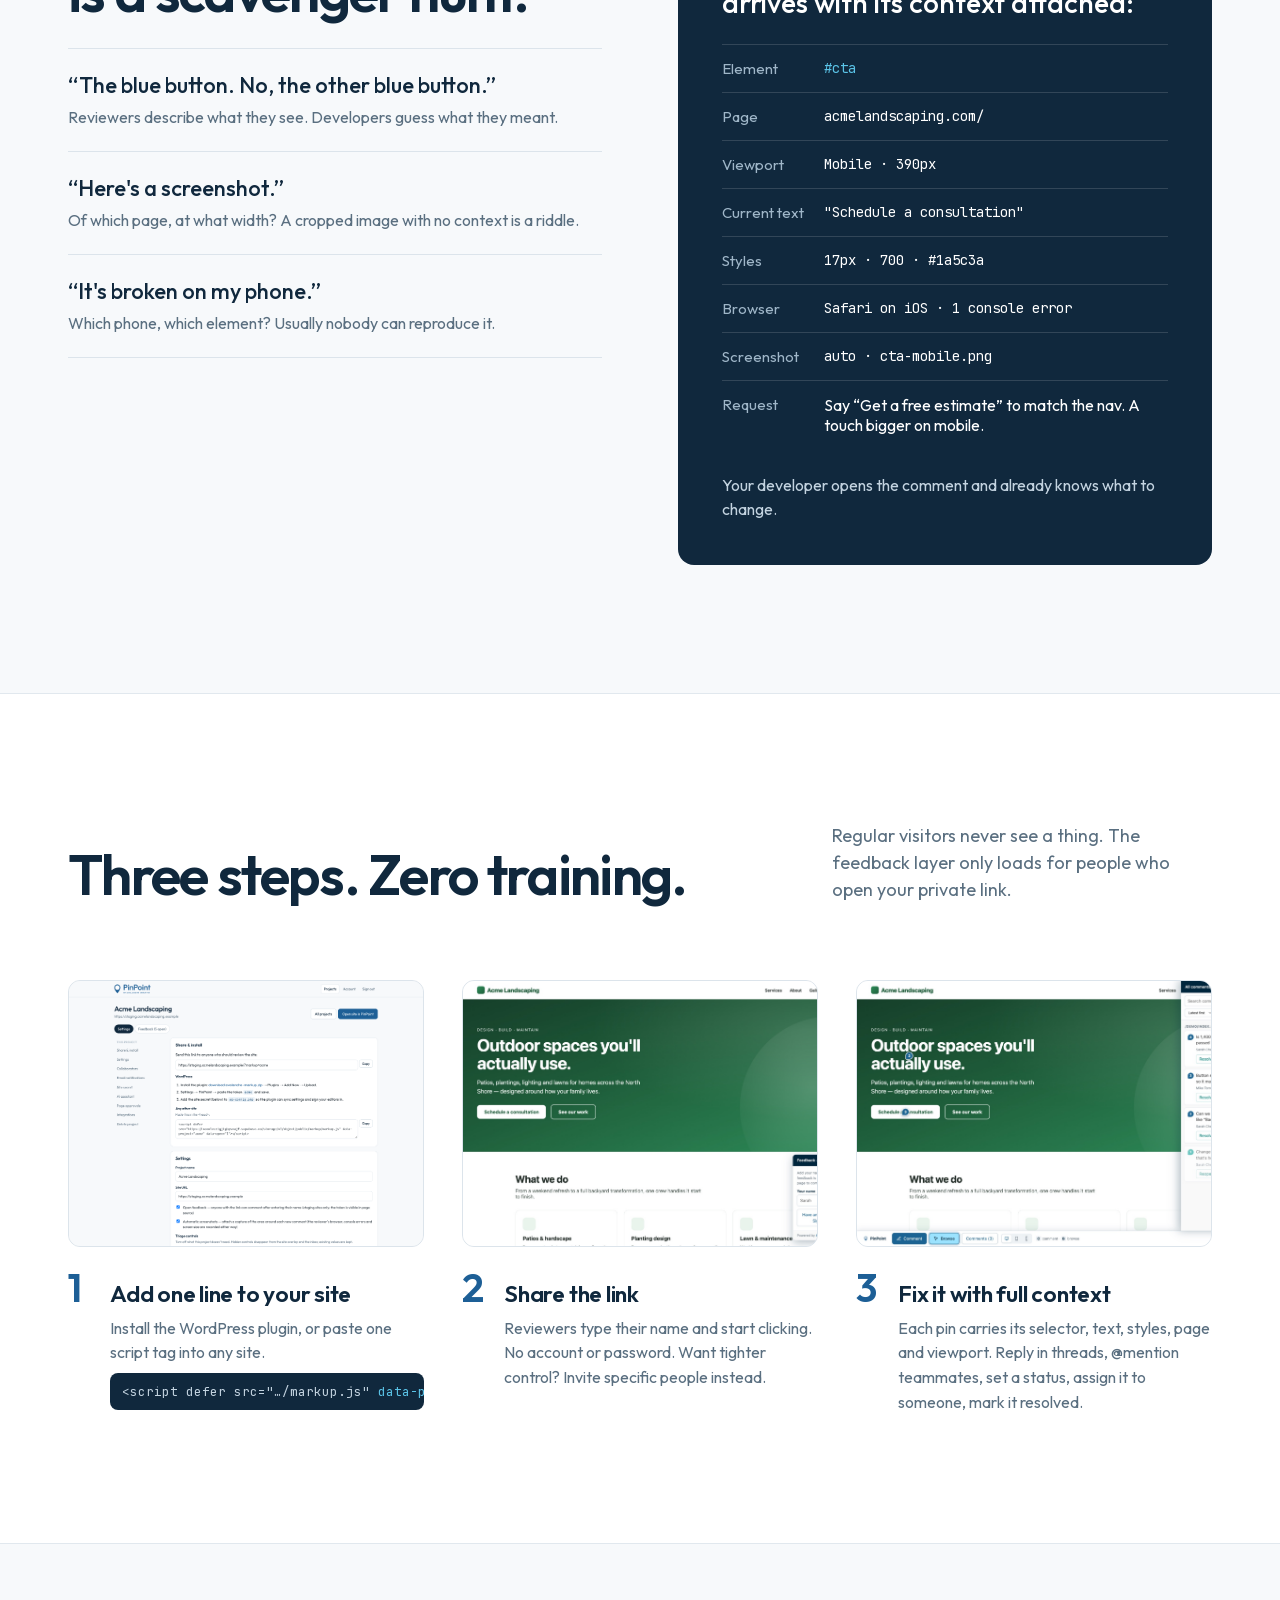
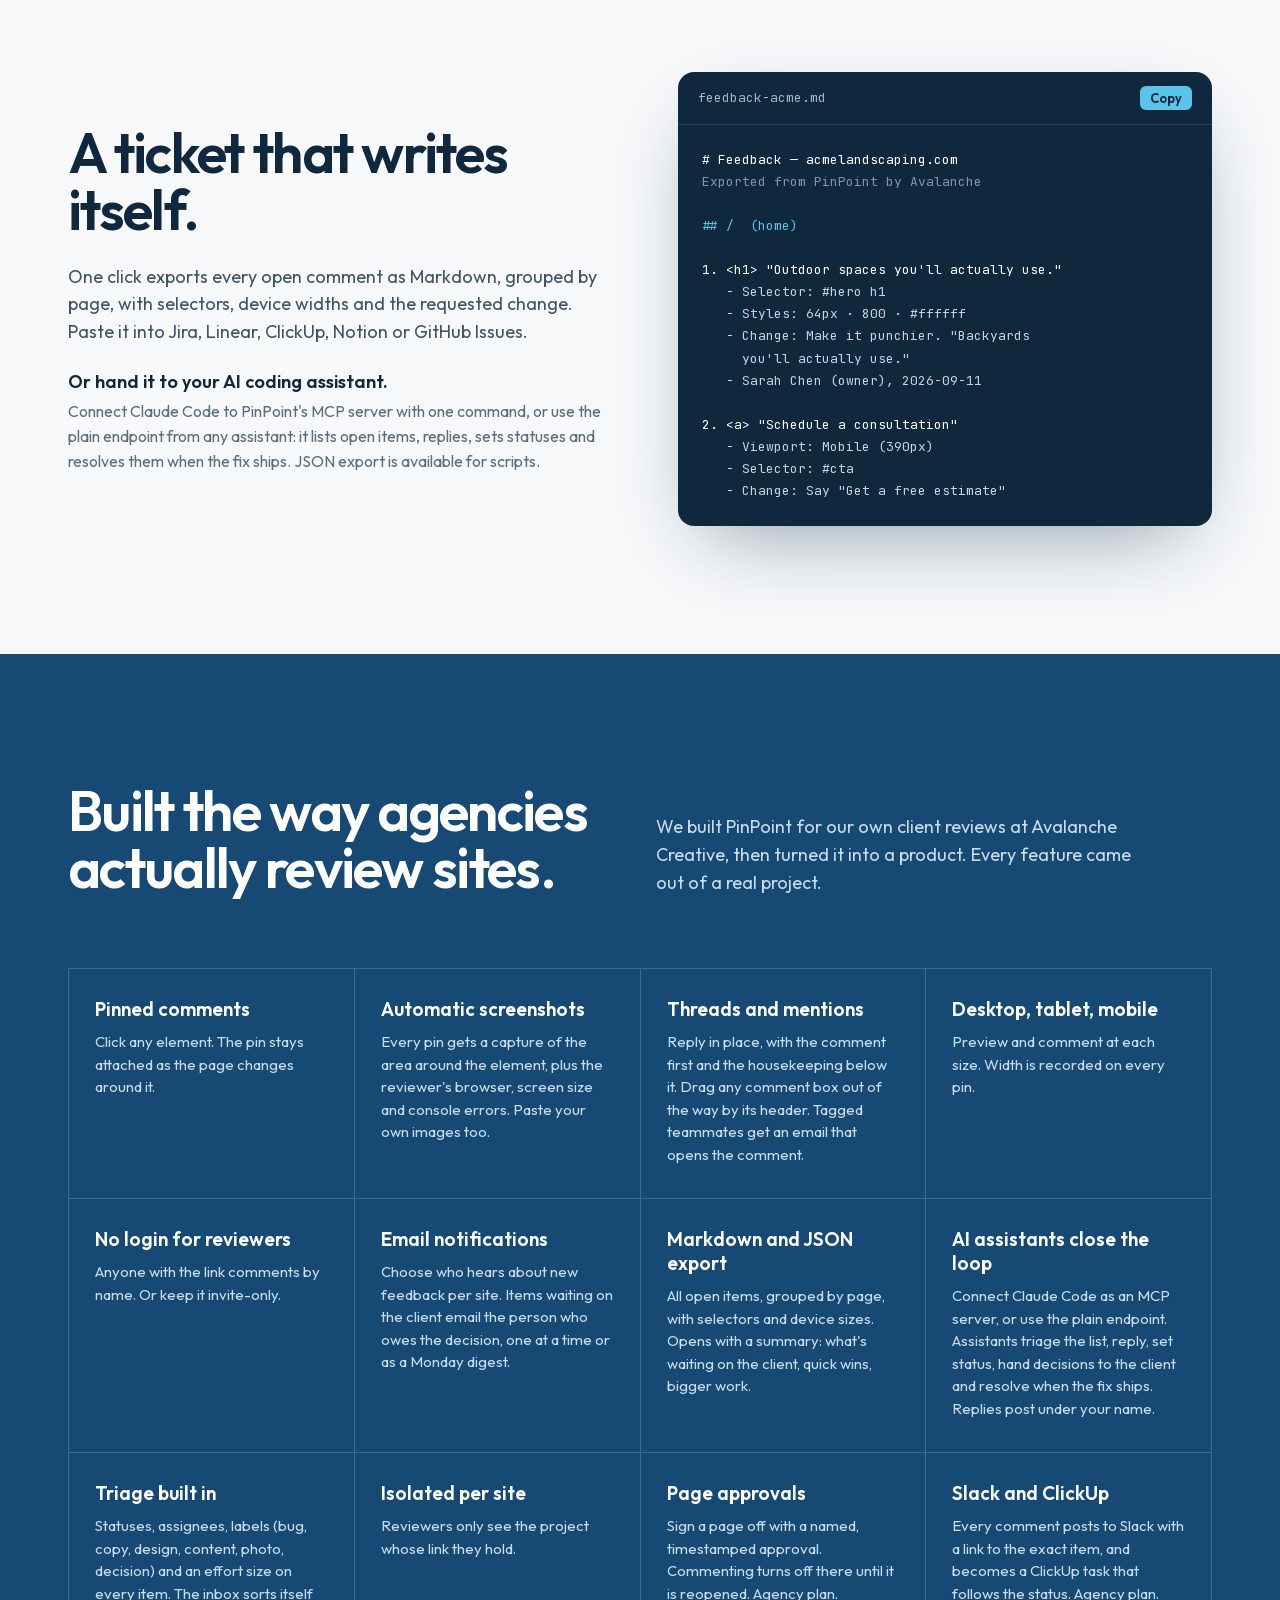
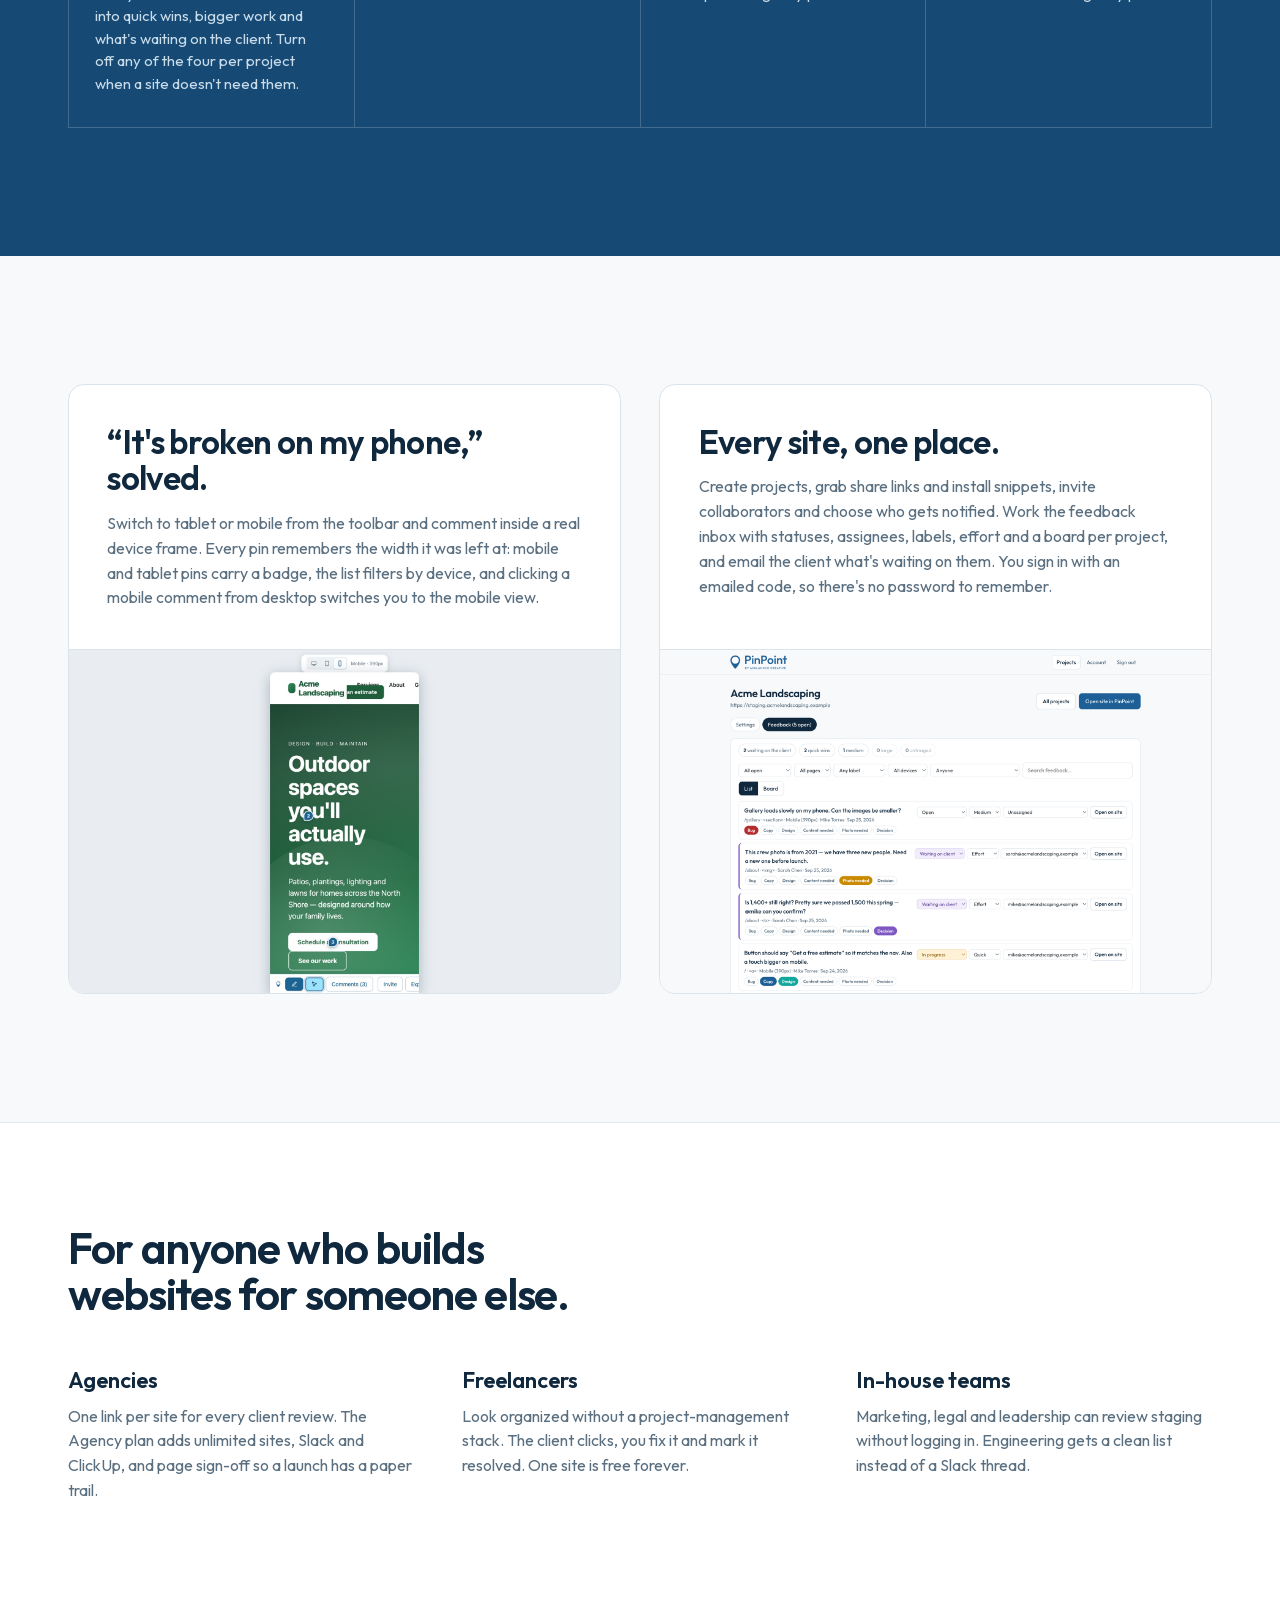
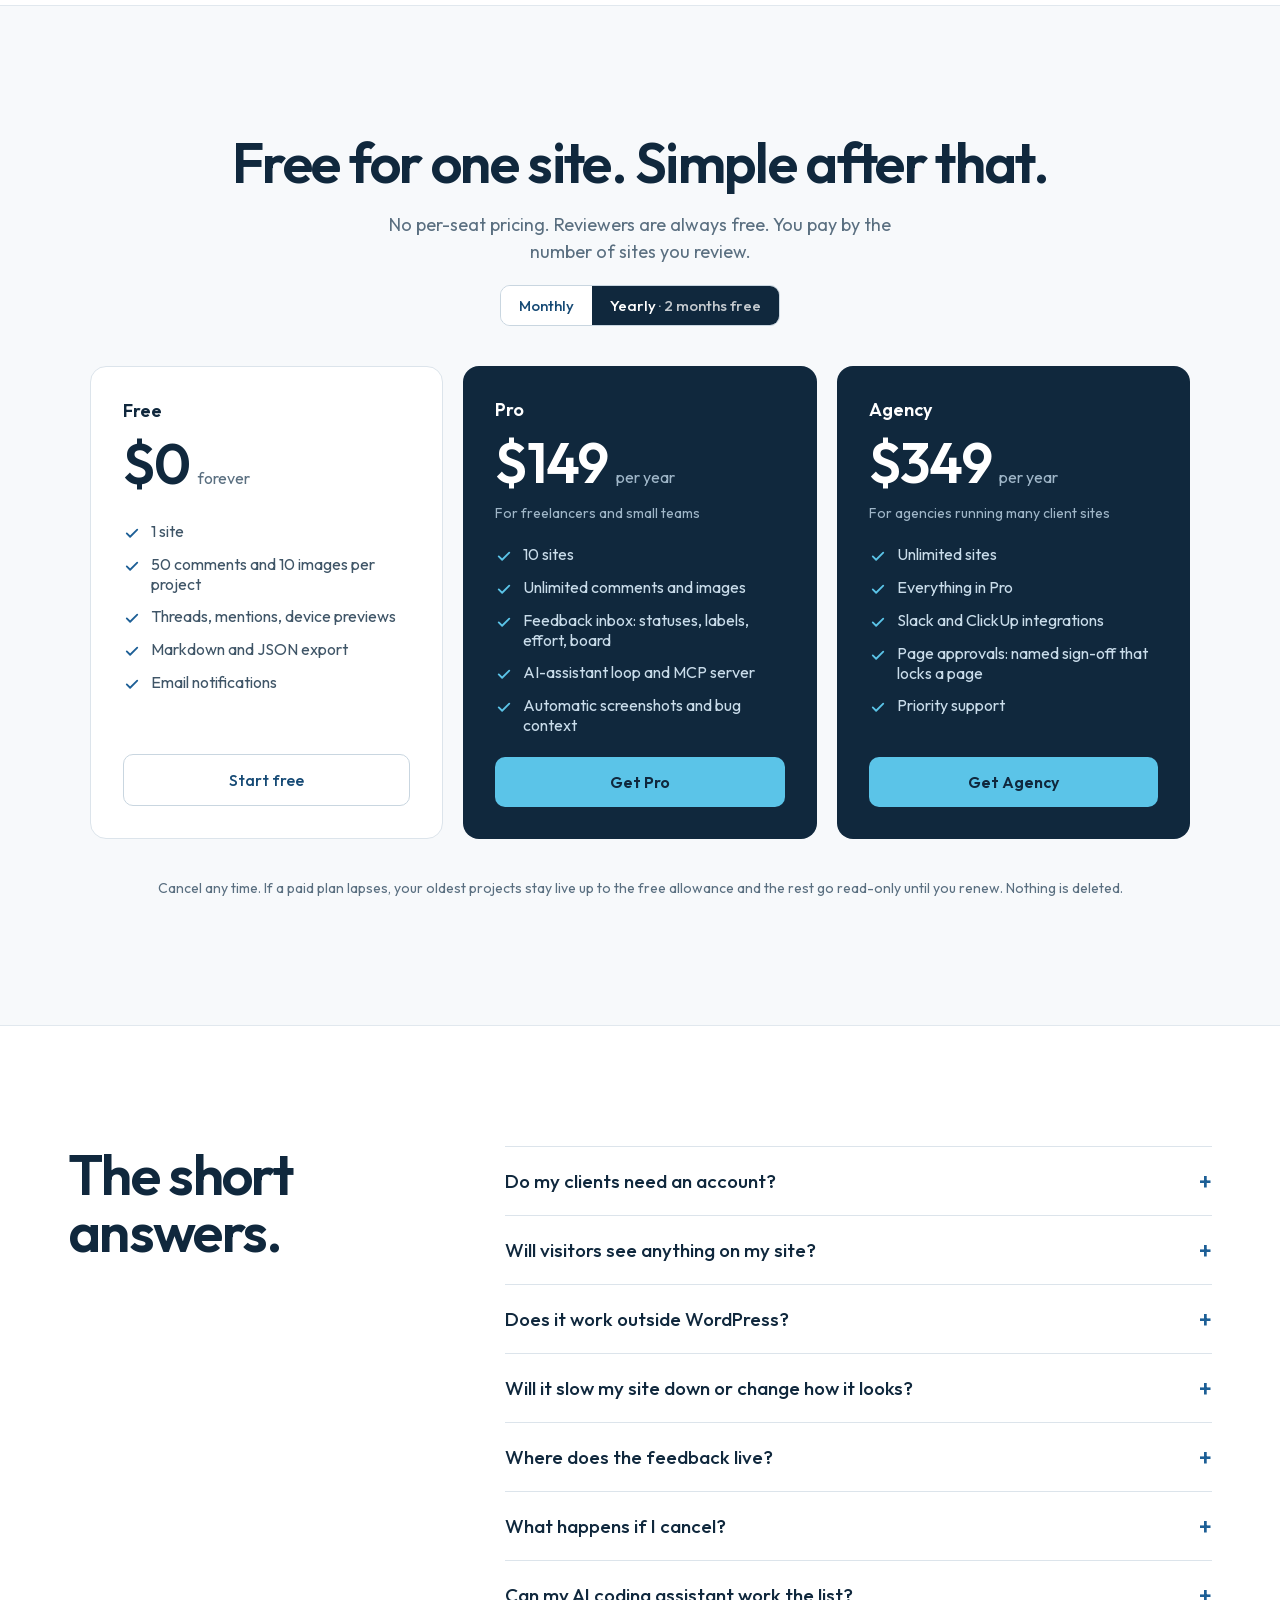
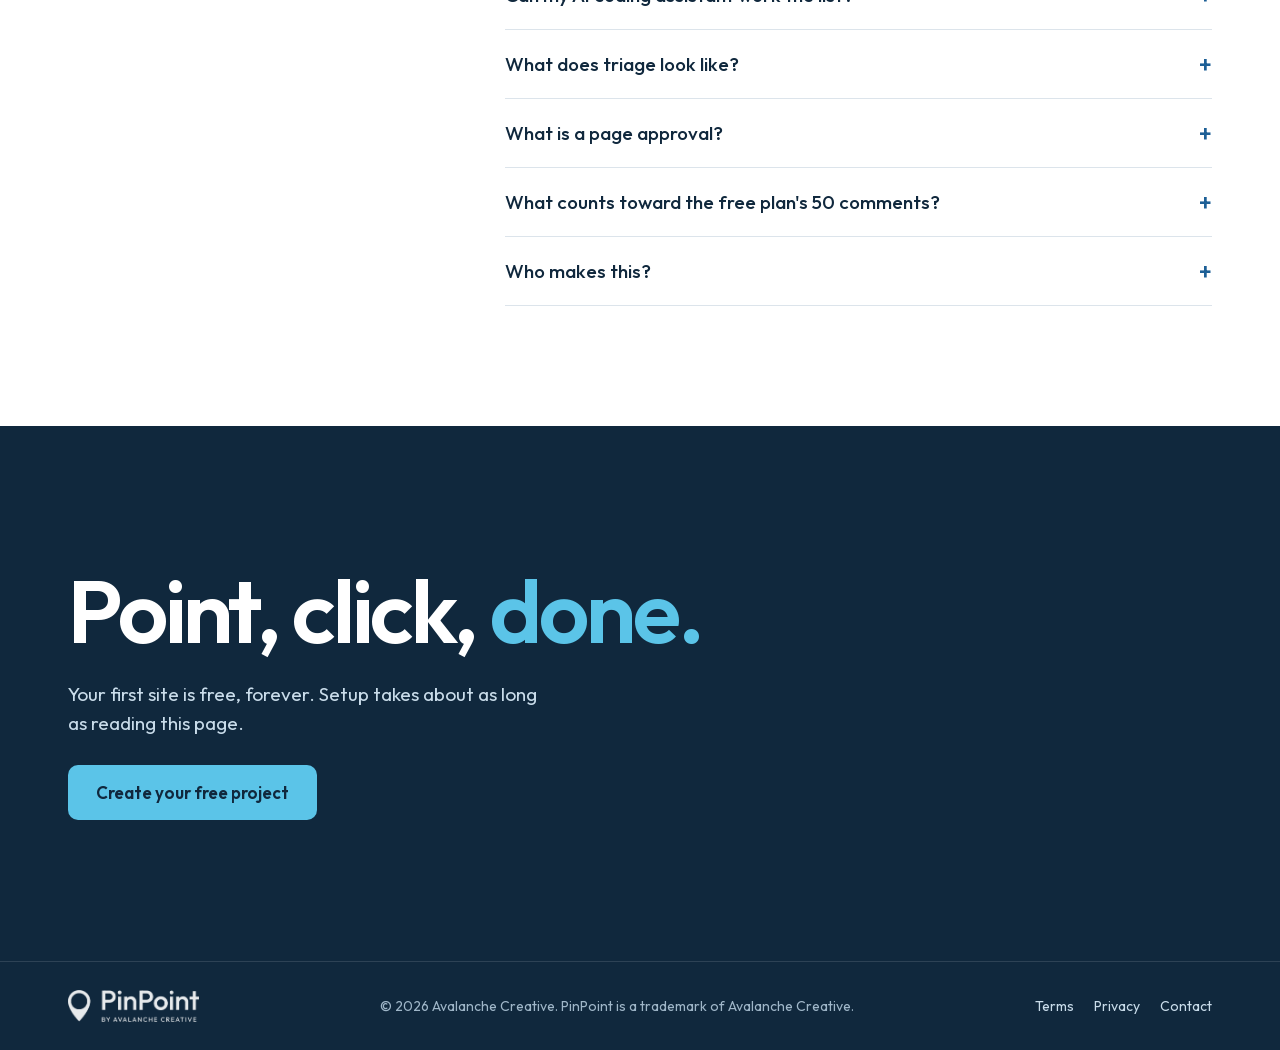
==== commit 538c0bb1: "Landing: fresh dashboard screenshots (inbox, project page) Co-Authored-By: Claude Fable 5.1 <noreply" ====
--- a/index.html
+++ b/index.html
@@ -693,7 +693,7 @@
       <h2 style="margin:0;font-size:clamp(26px,2.6vw,34px);line-height:1.1;font-weight:600;letter-spacing:-.02em">Every site, one place.</h2>
       <p style="margin:0;font-size:16px;line-height:1.55;color:#5A6F80">Create projects, grab share links and install snippets, invite collaborators and choose who gets notified. Work the feedback inbox with statuses, assignees, labels, effort and a board per project, and email the client what's waiting on them. You sign in with an emailed code, so there's no password to remember.</p>
     </div>
-    <div style="margin-top:auto;aspect-ratio:16/10;background:#EEF2F6;border-top:1px solid #DCE4EB;overflow:hidden"><img src="img/dash-projects.png" alt="The PinPoint dashboard projects list with the plan badge." loading="lazy" style="width:100%;height:100%;object-fit:cover;object-position:top left;display:block"></div>
+    <div style="margin-top:auto;aspect-ratio:16/10;background:#EEF2F6;border-top:1px solid #DCE4EB;overflow:hidden"><img src="img/dash-projects.png" alt="The PinPoint feedback inbox: counts for waiting on the client, quick wins and bigger work, then each item with its status, effort, assignee and labels." loading="lazy" style="width:100%;height:100%;object-fit:cover;object-position:top left;display:block"></div>
   </div>
 </section>
 
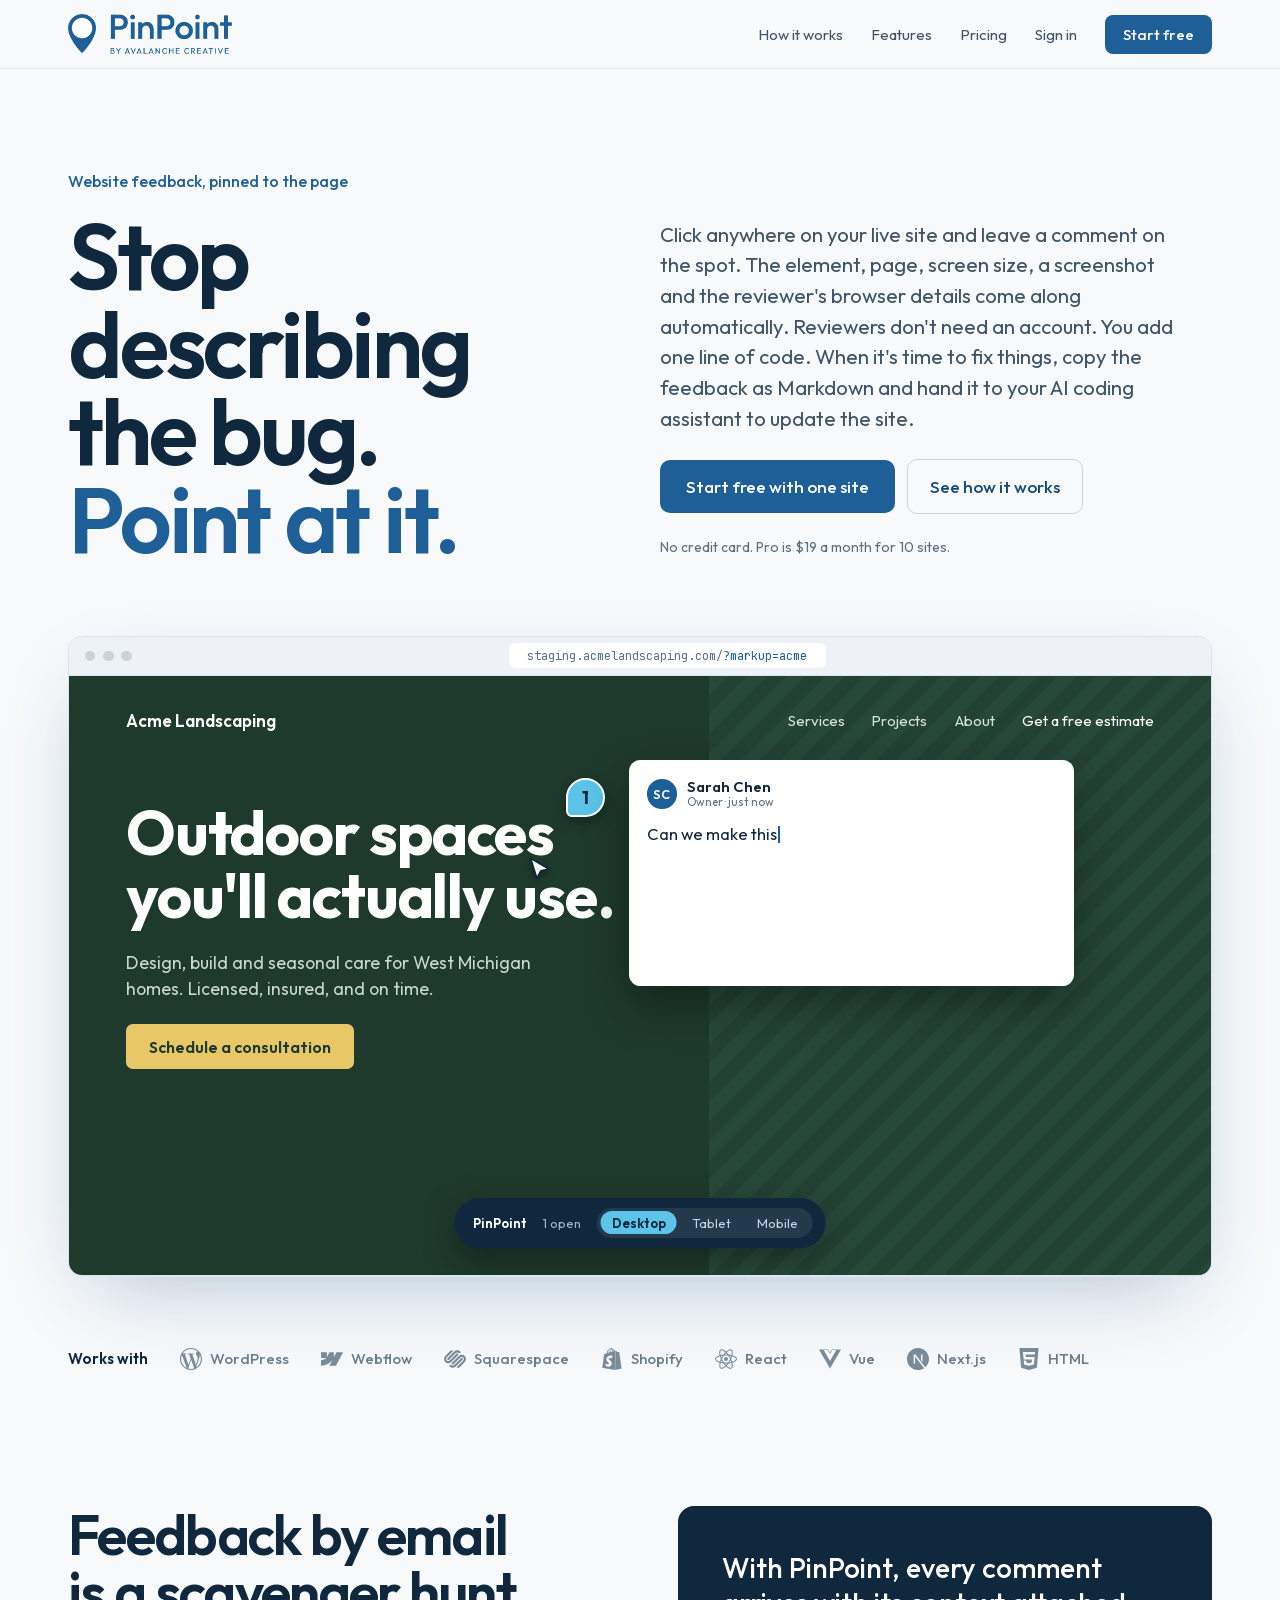
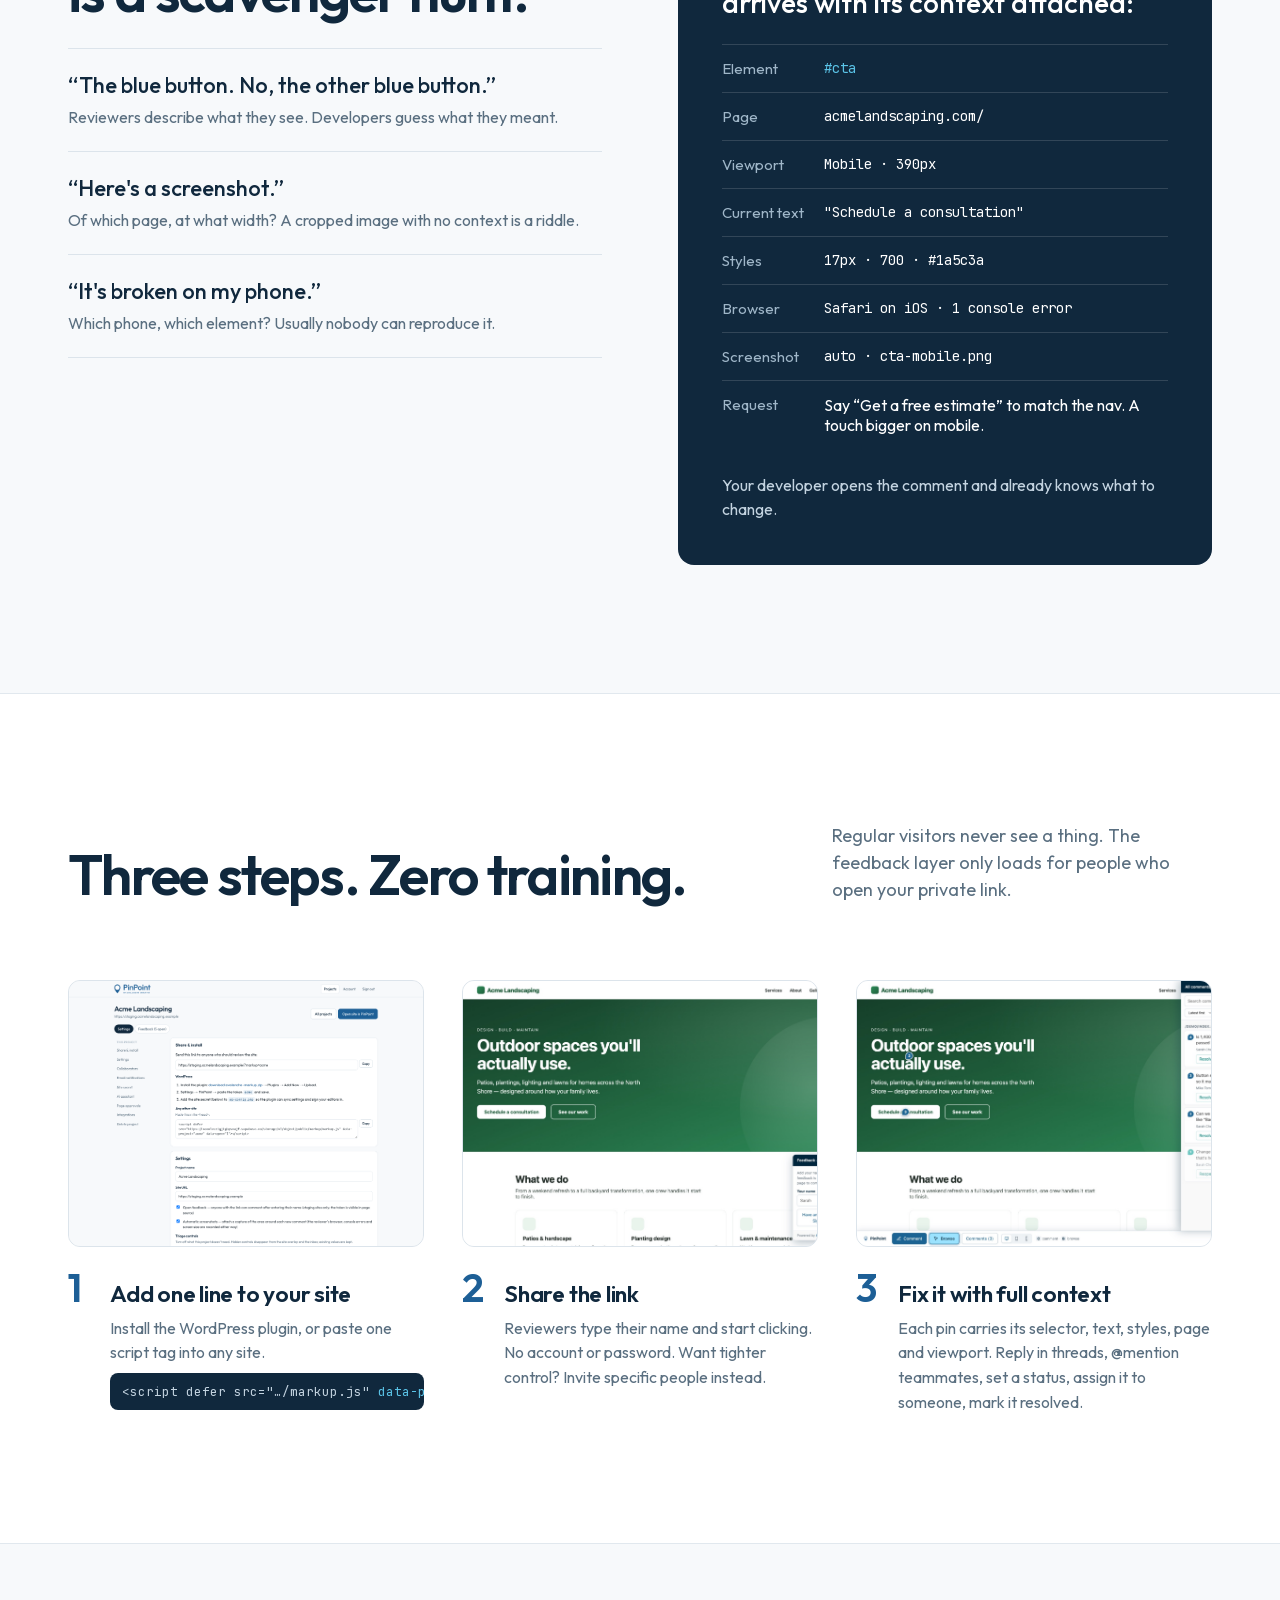
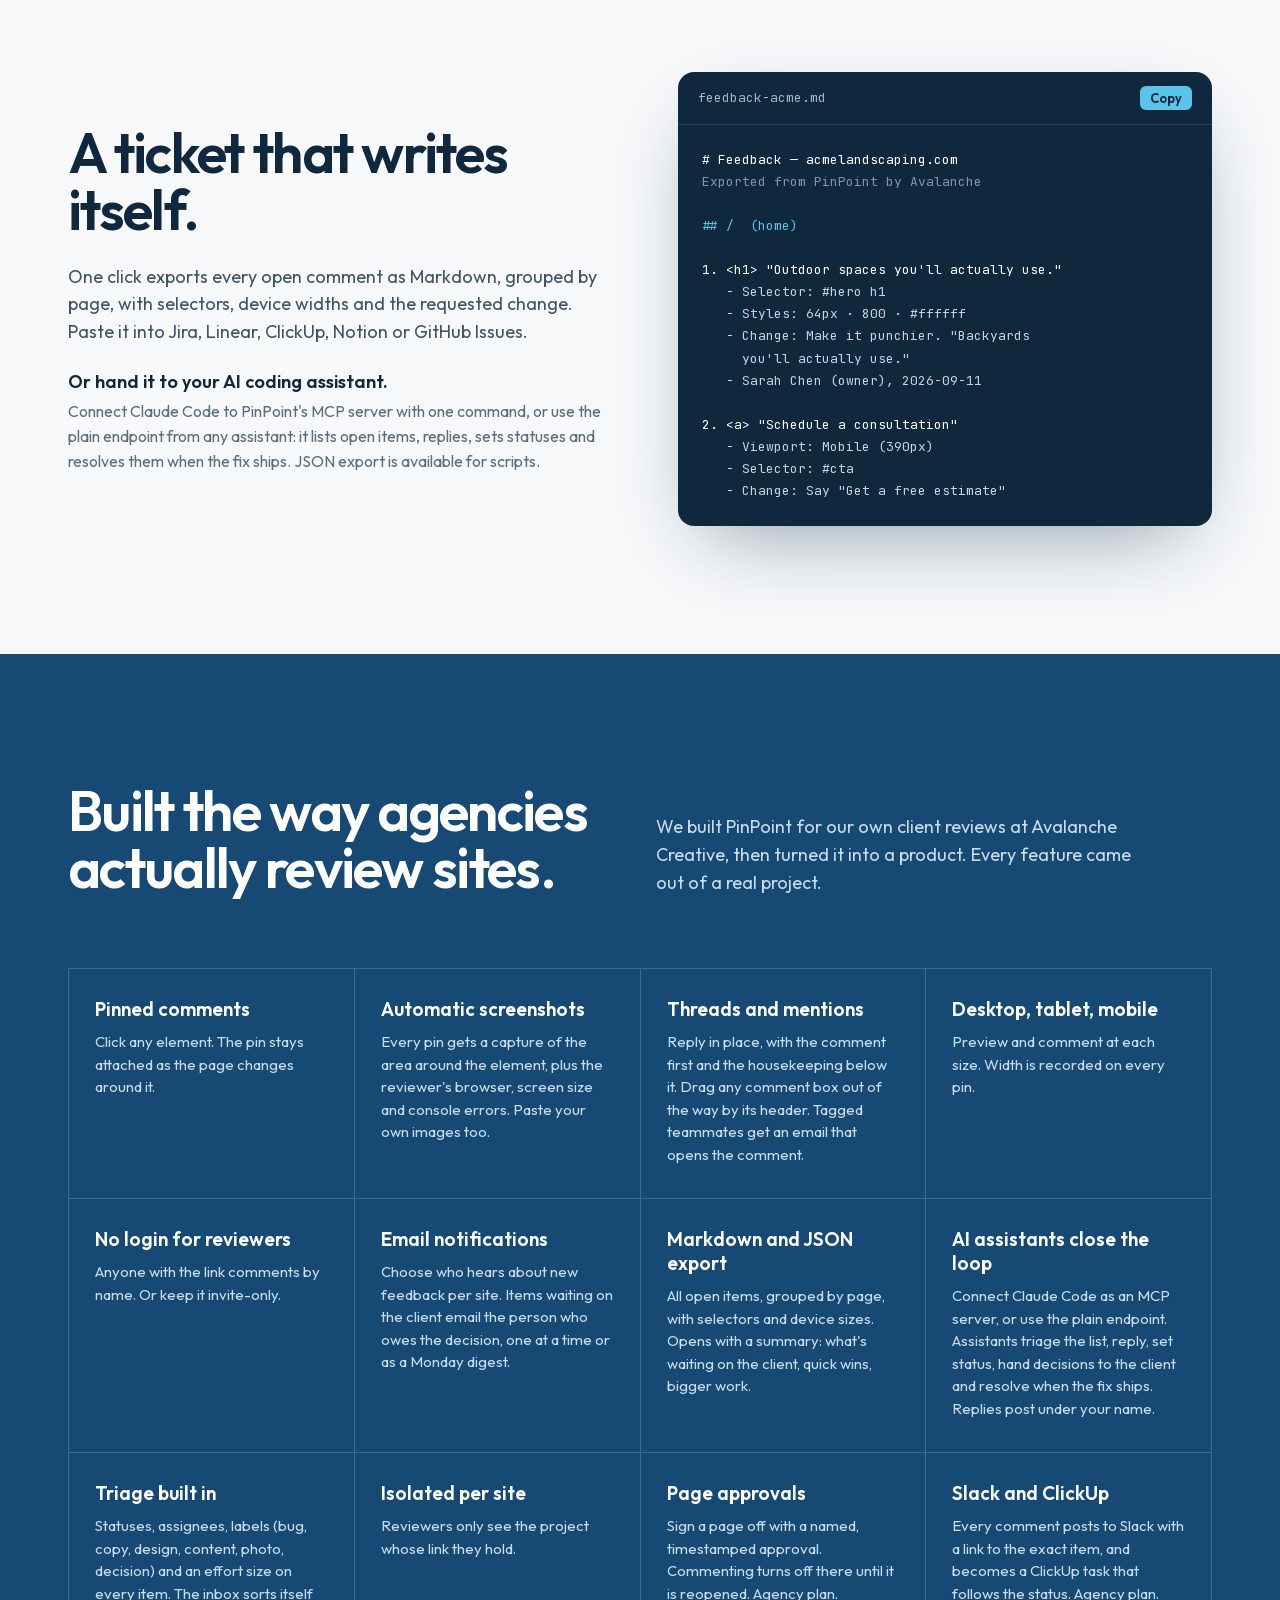
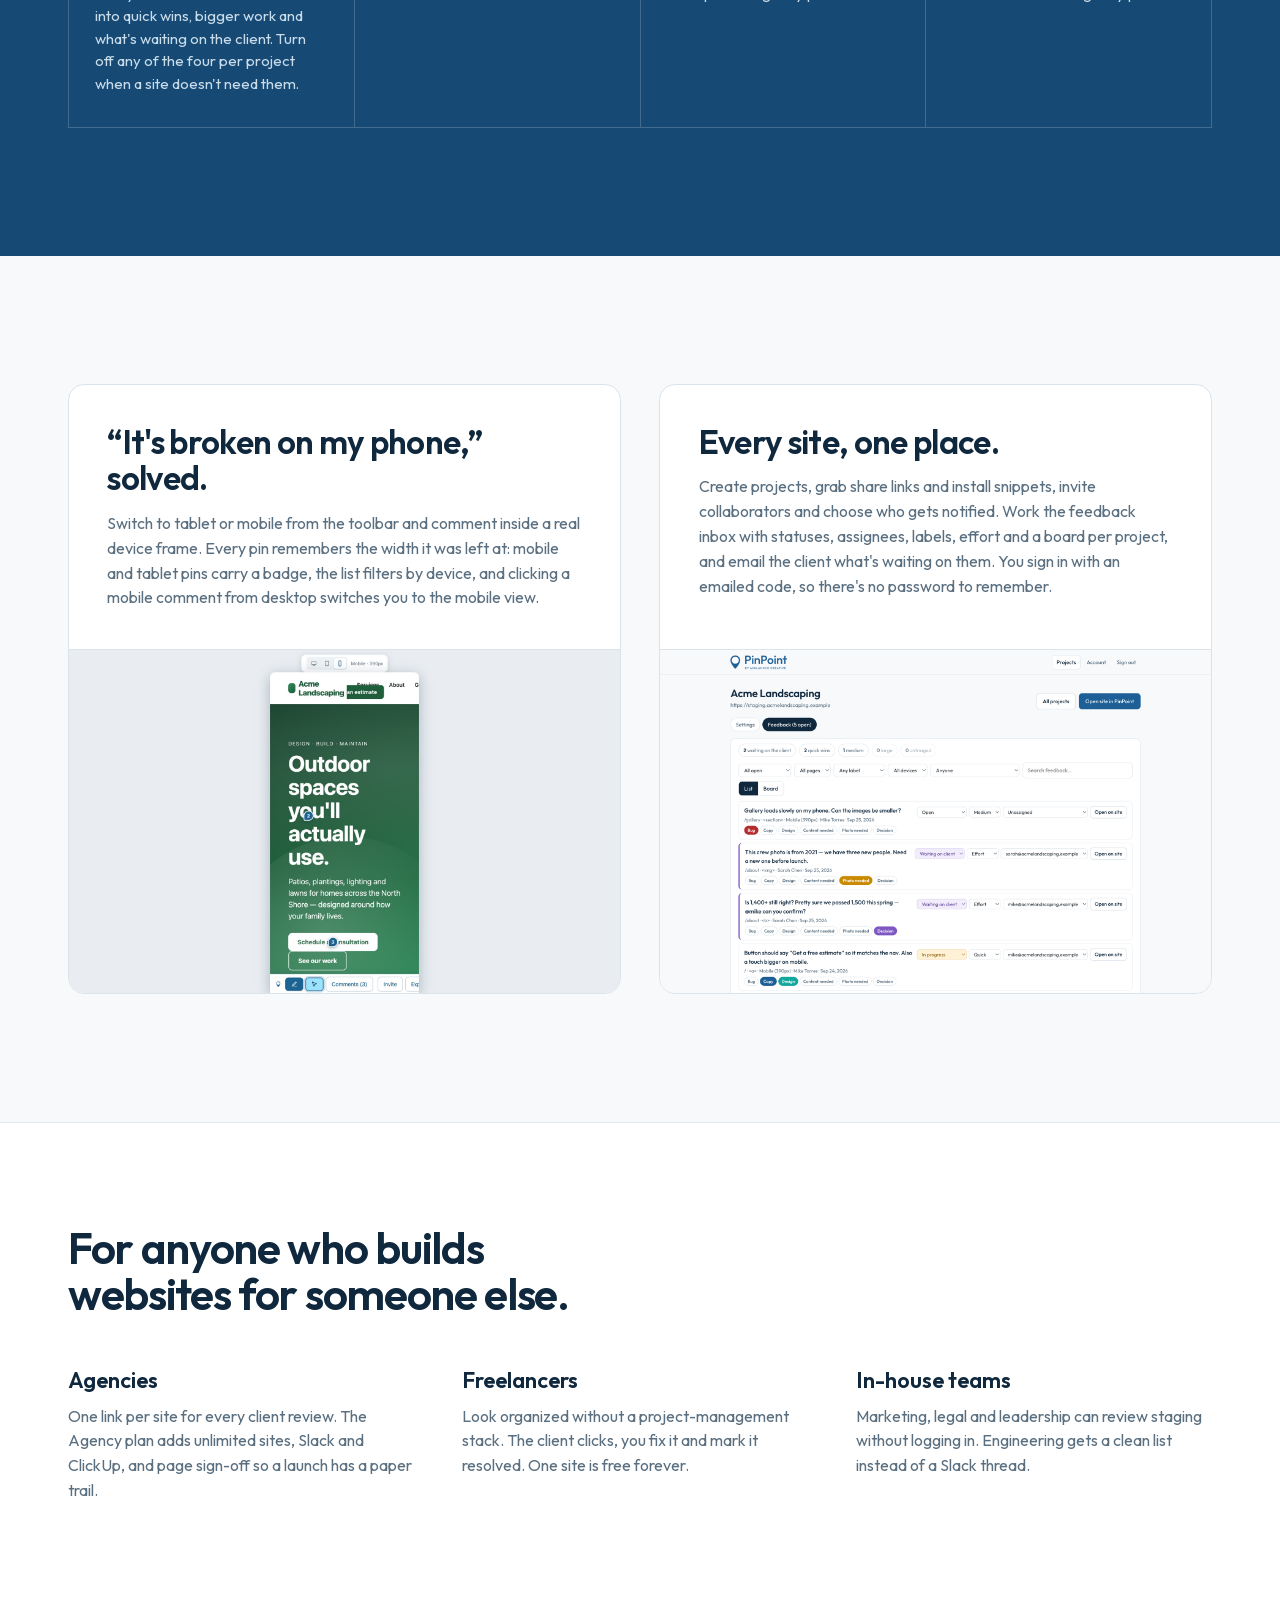
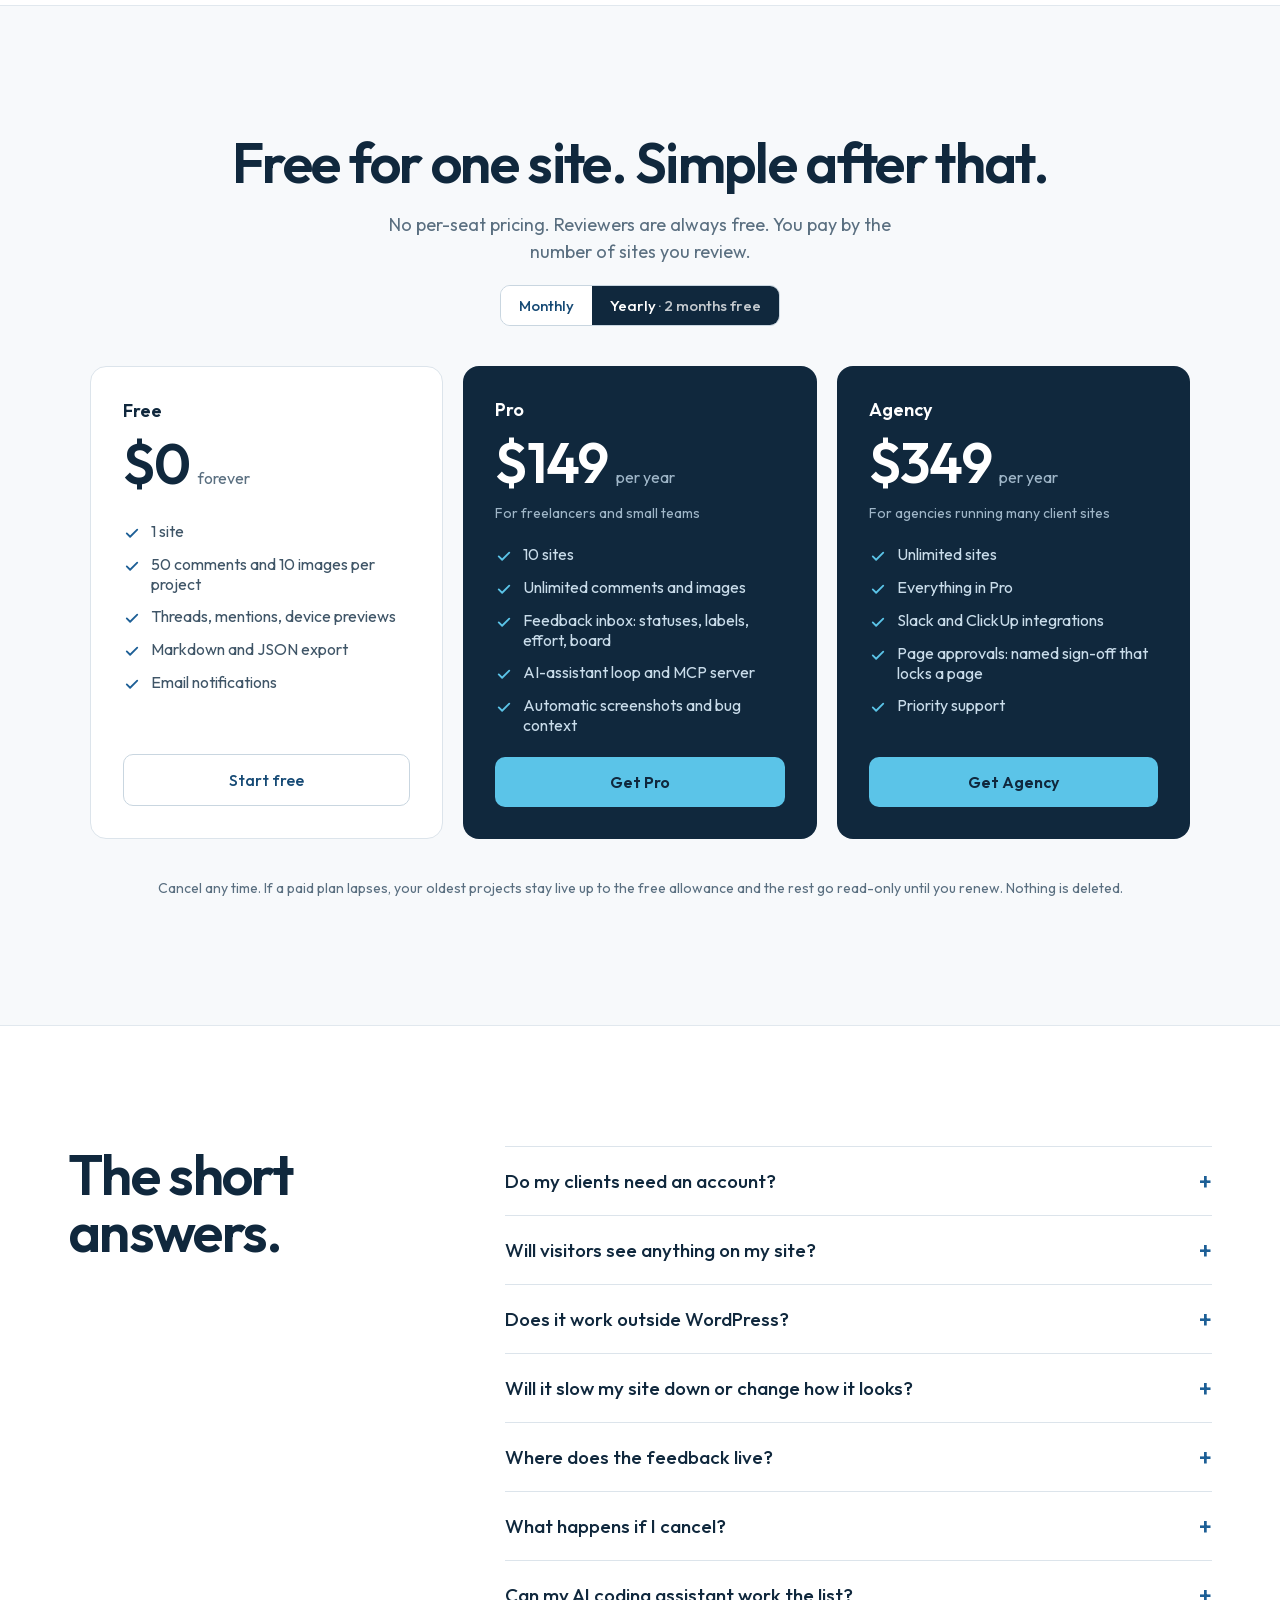
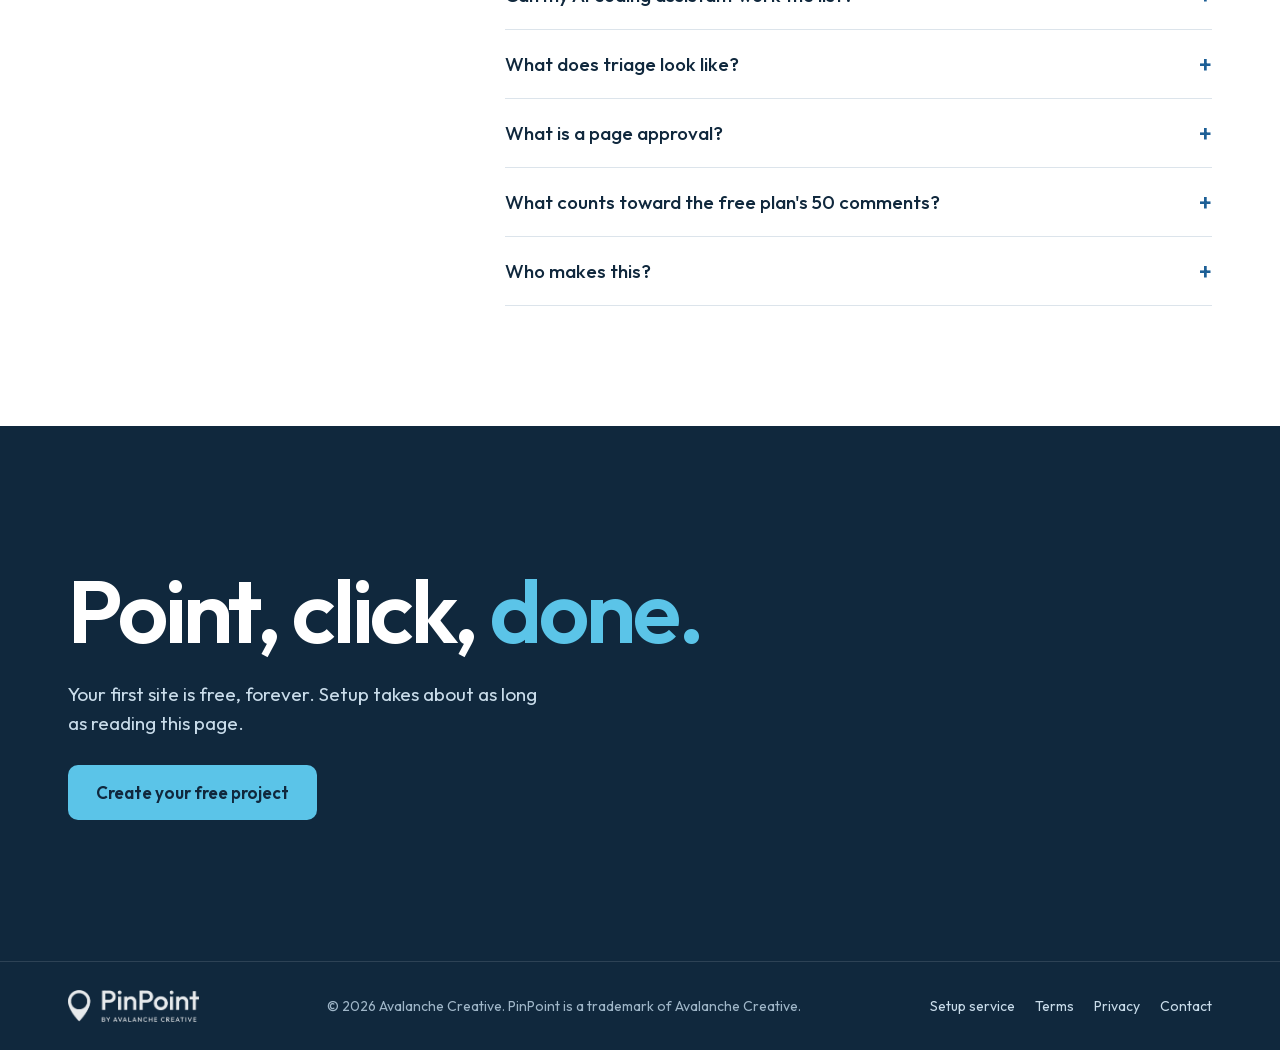
==== commit 3af6feca: "Setup service sales page at /setup/ (PinPoint installed for editing) Co-Authored-By: Claude Fable 5." ====
--- a/index.html
+++ b/index.html
@@ -810,7 +810,7 @@
     <div style="max-width:1240px;margin:0 auto;padding:28px clamp(20px,4vw,48px);display:flex;flex-wrap:wrap;justify-content:space-between;align-items:center;gap:16px;font-size:14px;color:#9FB6C8">
       <a href="https://avalanchegr.com/?utm_source=pinpoint&utm_medium=landing&utm_campaign=footer" style="display:flex;align-items:center"><img src="img/pinpoint-logo-white.png" alt="PinPoint by Avalanche Creative" width="573" height="140" style="height:32px;width:auto;display:block;opacity:.9"></a>
       <span>© 2026 Avalanche Creative. PinPoint is a trademark of Avalanche Creative.</span>
-      <div style="display:flex;gap:20px"><a href="app/terms.html" style="color:#C9DCEA">Terms</a><a href="app/privacy.html" style="color:#C9DCEA">Privacy</a><a href="mailto:projects@avalanchegr.com" style="color:#C9DCEA">Contact</a></div>
+      <div style="display:flex;gap:20px"><a href="setup/" style="color:#C9DCEA">Setup service</a><a href="app/terms.html" style="color:#C9DCEA">Terms</a><a href="app/privacy.html" style="color:#C9DCEA">Privacy</a><a href="mailto:projects@avalanchegr.com" style="color:#C9DCEA">Contact</a></div>
     </div>
   </div>
 </section>
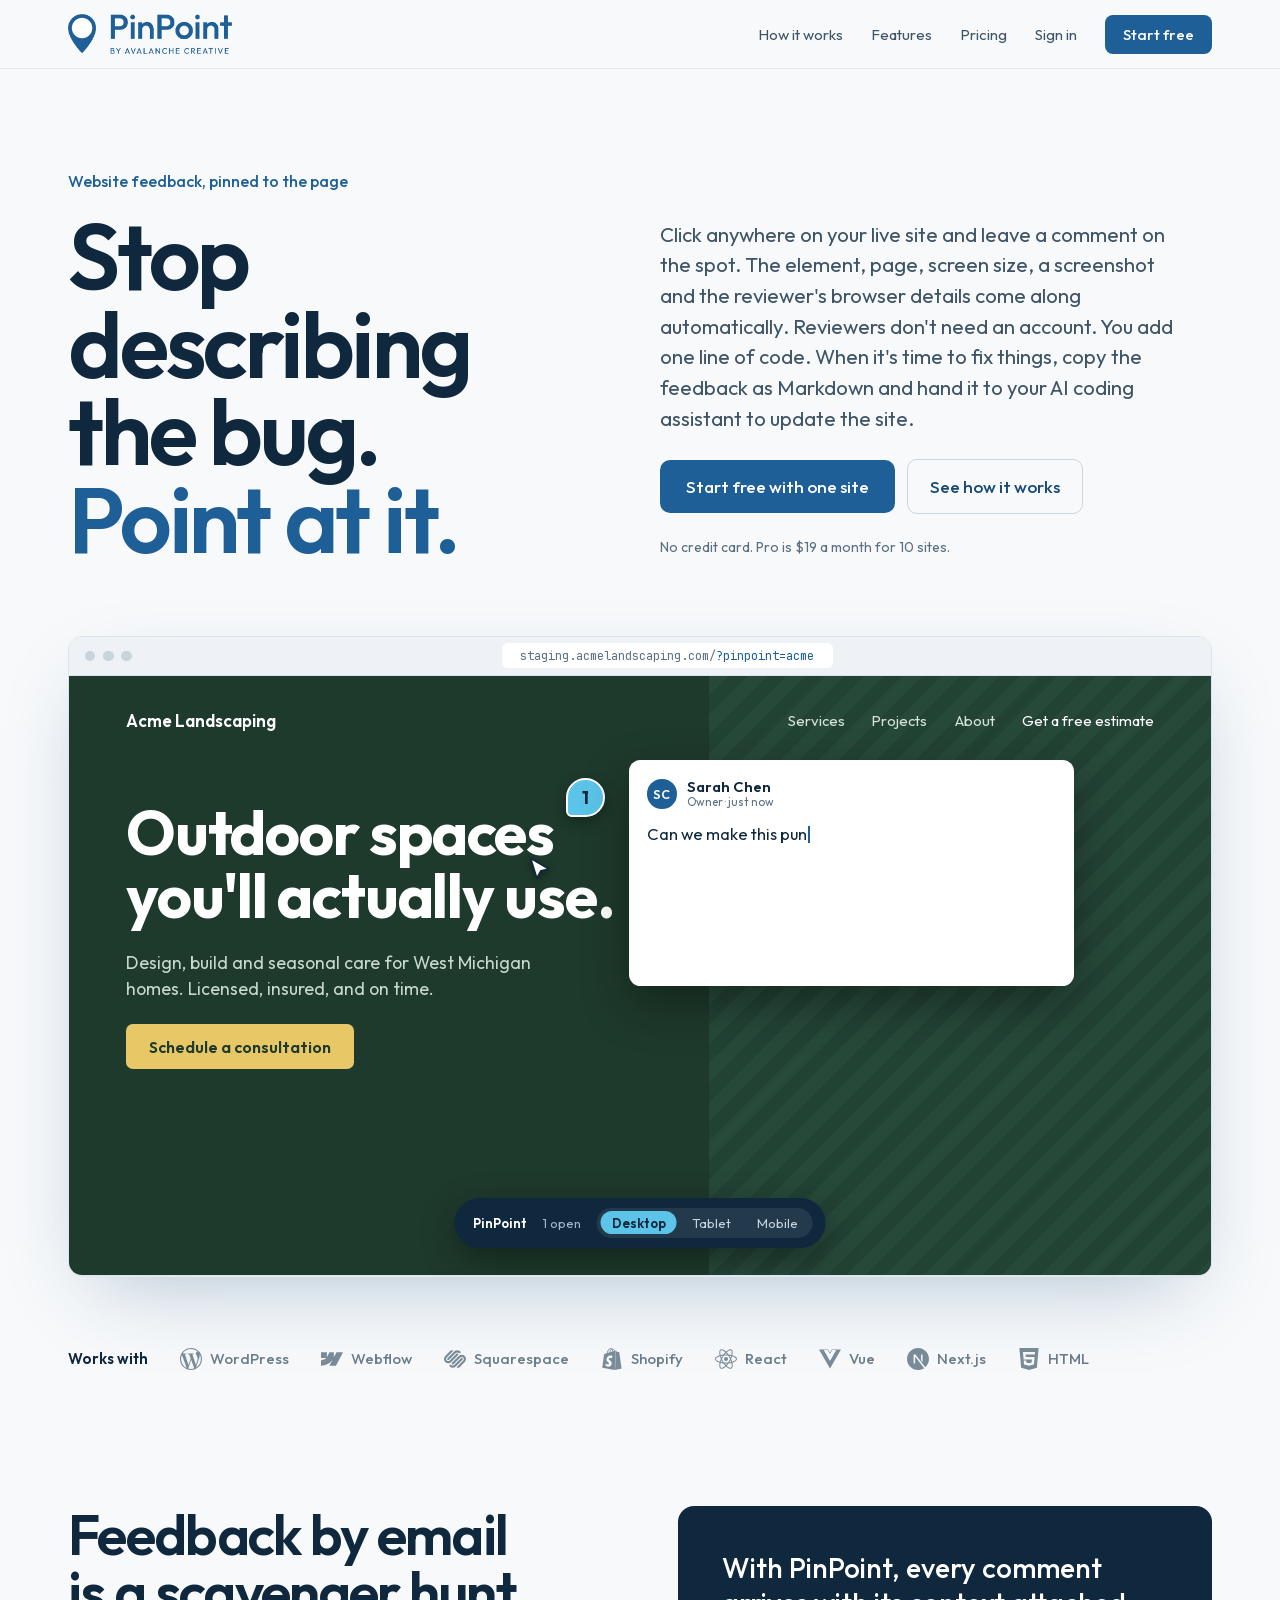
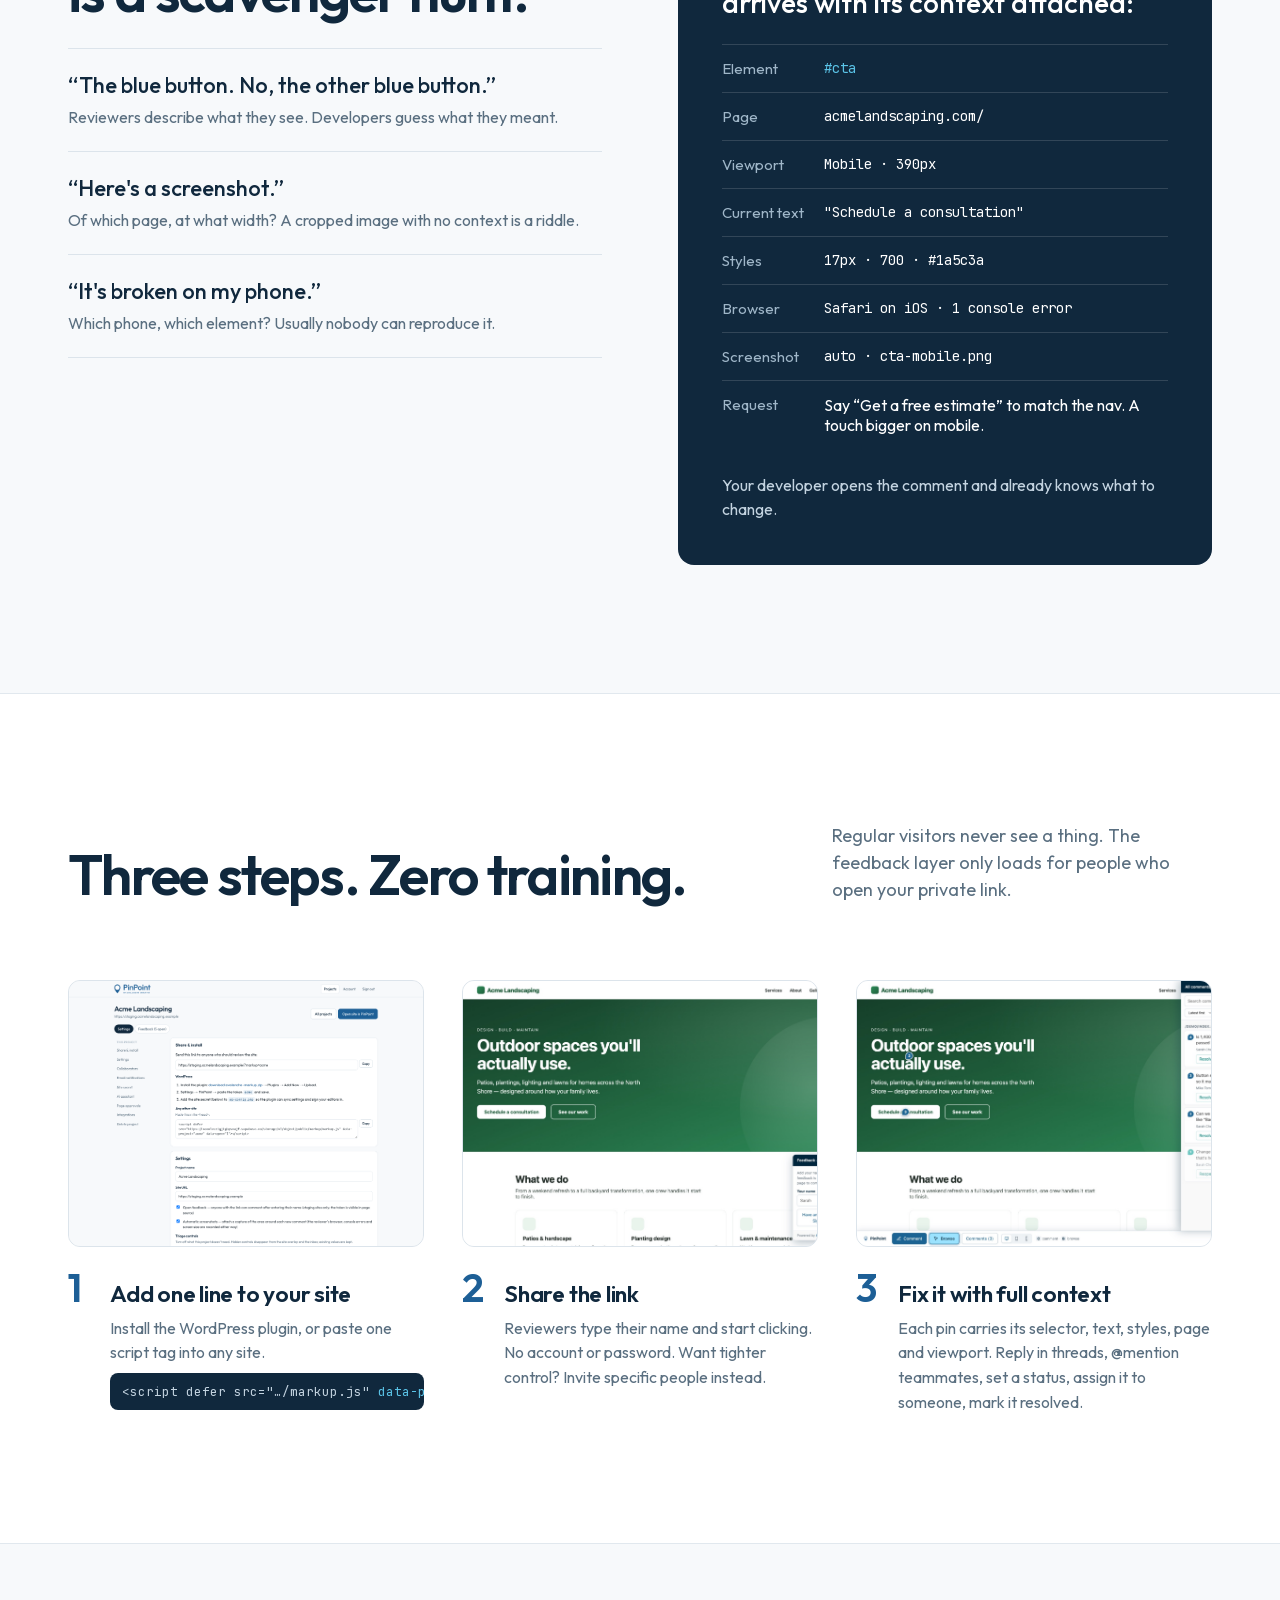
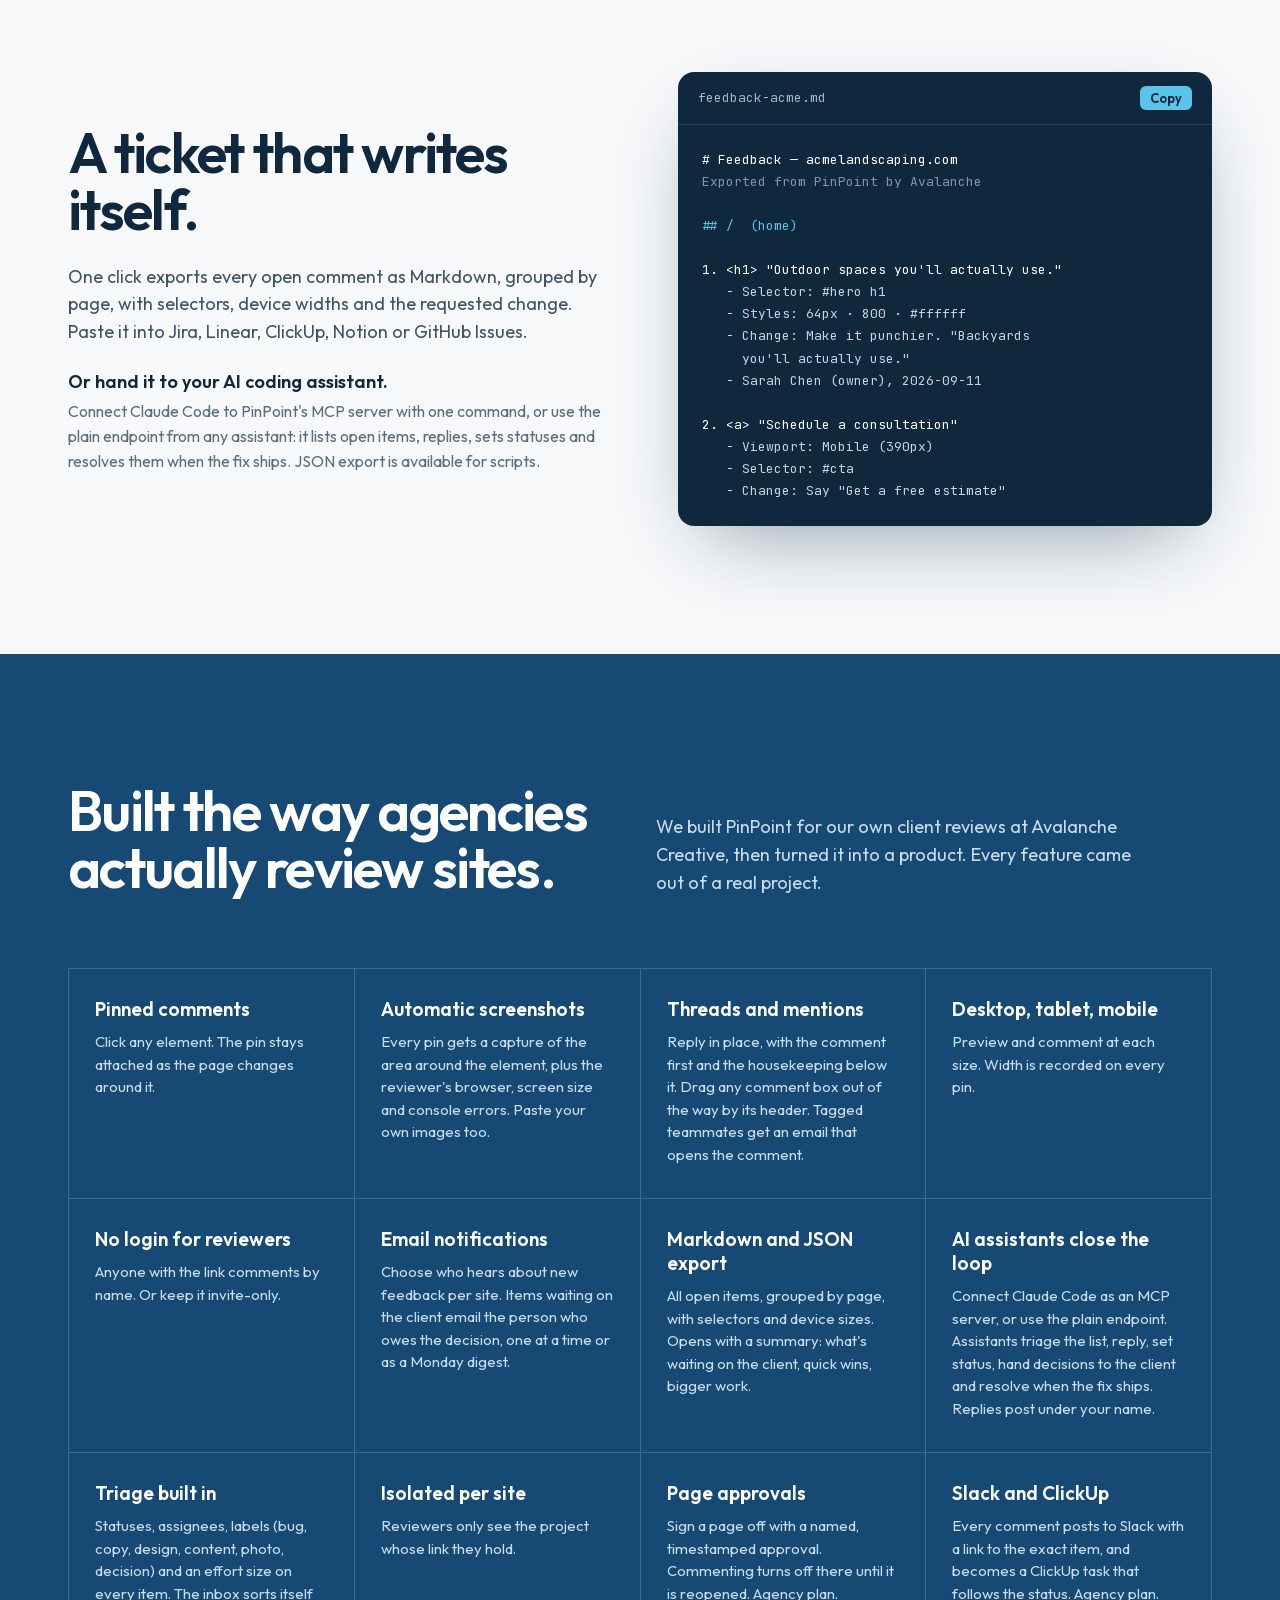
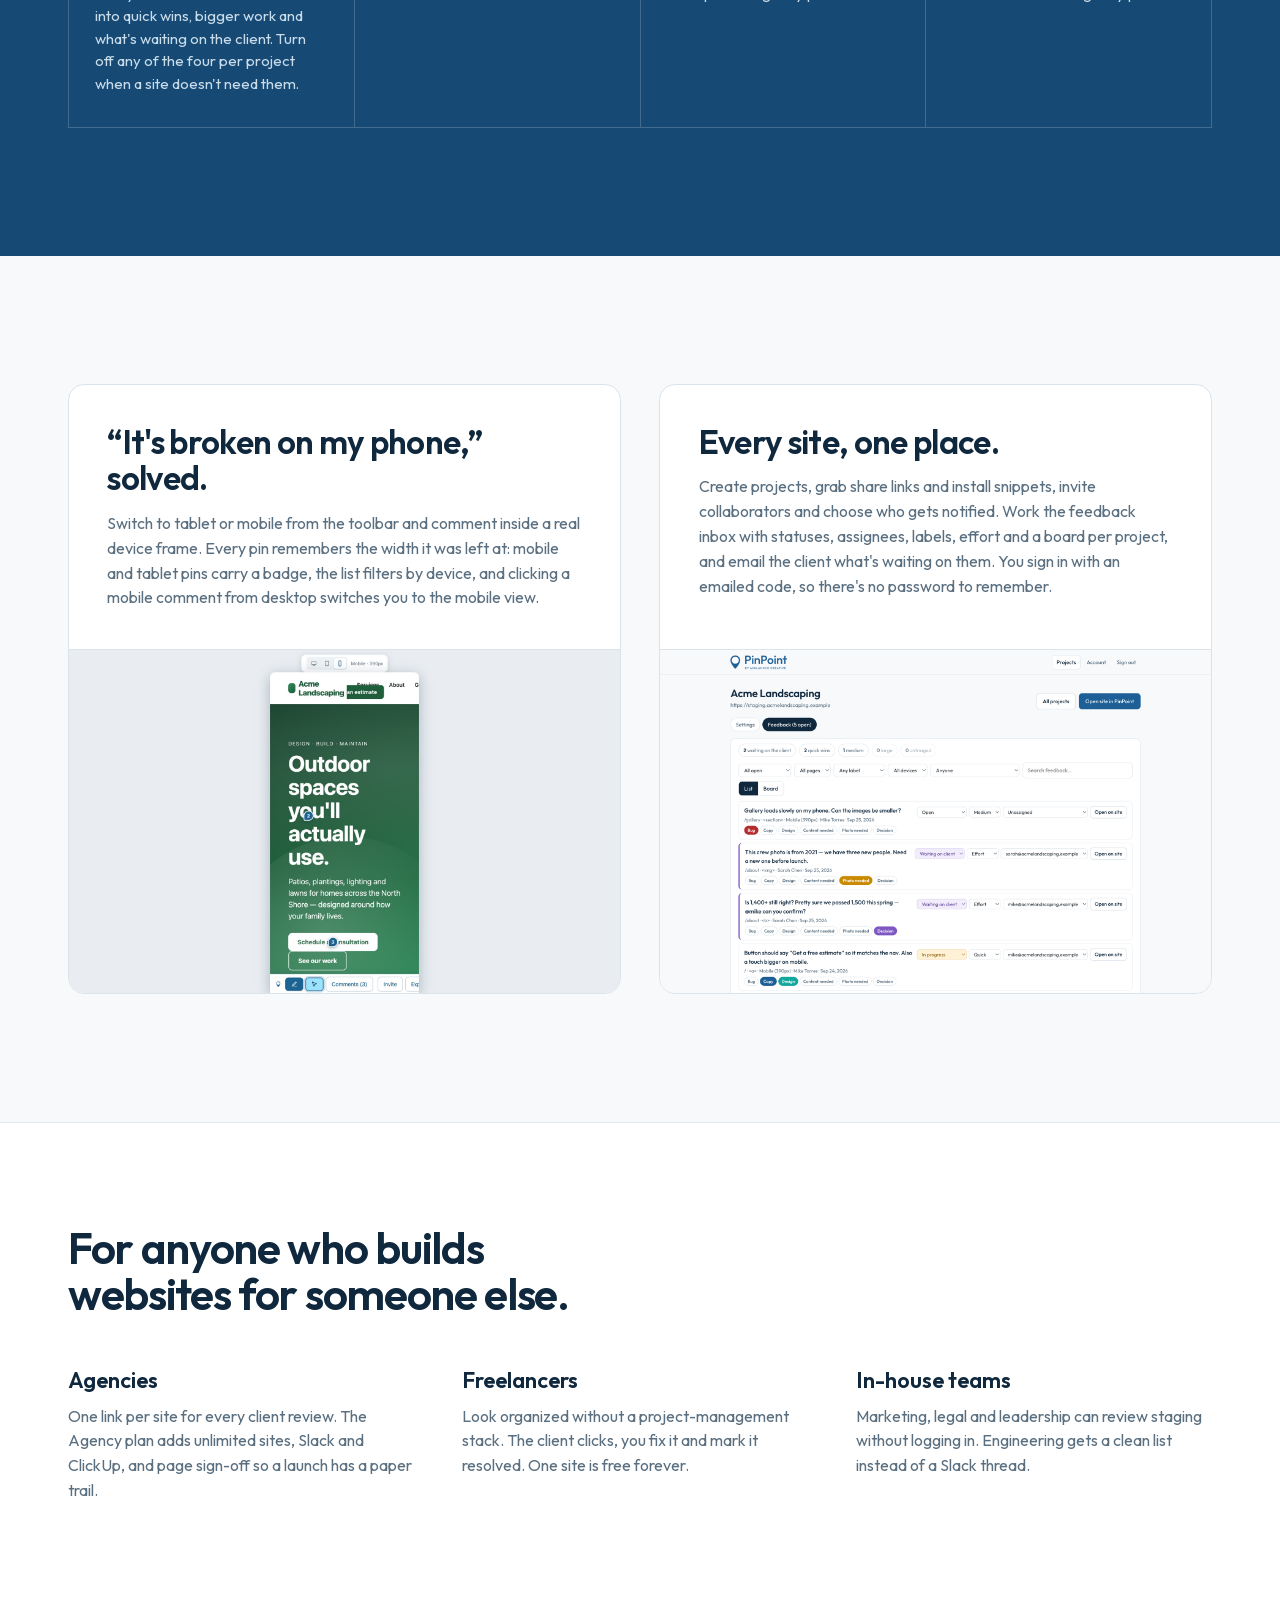
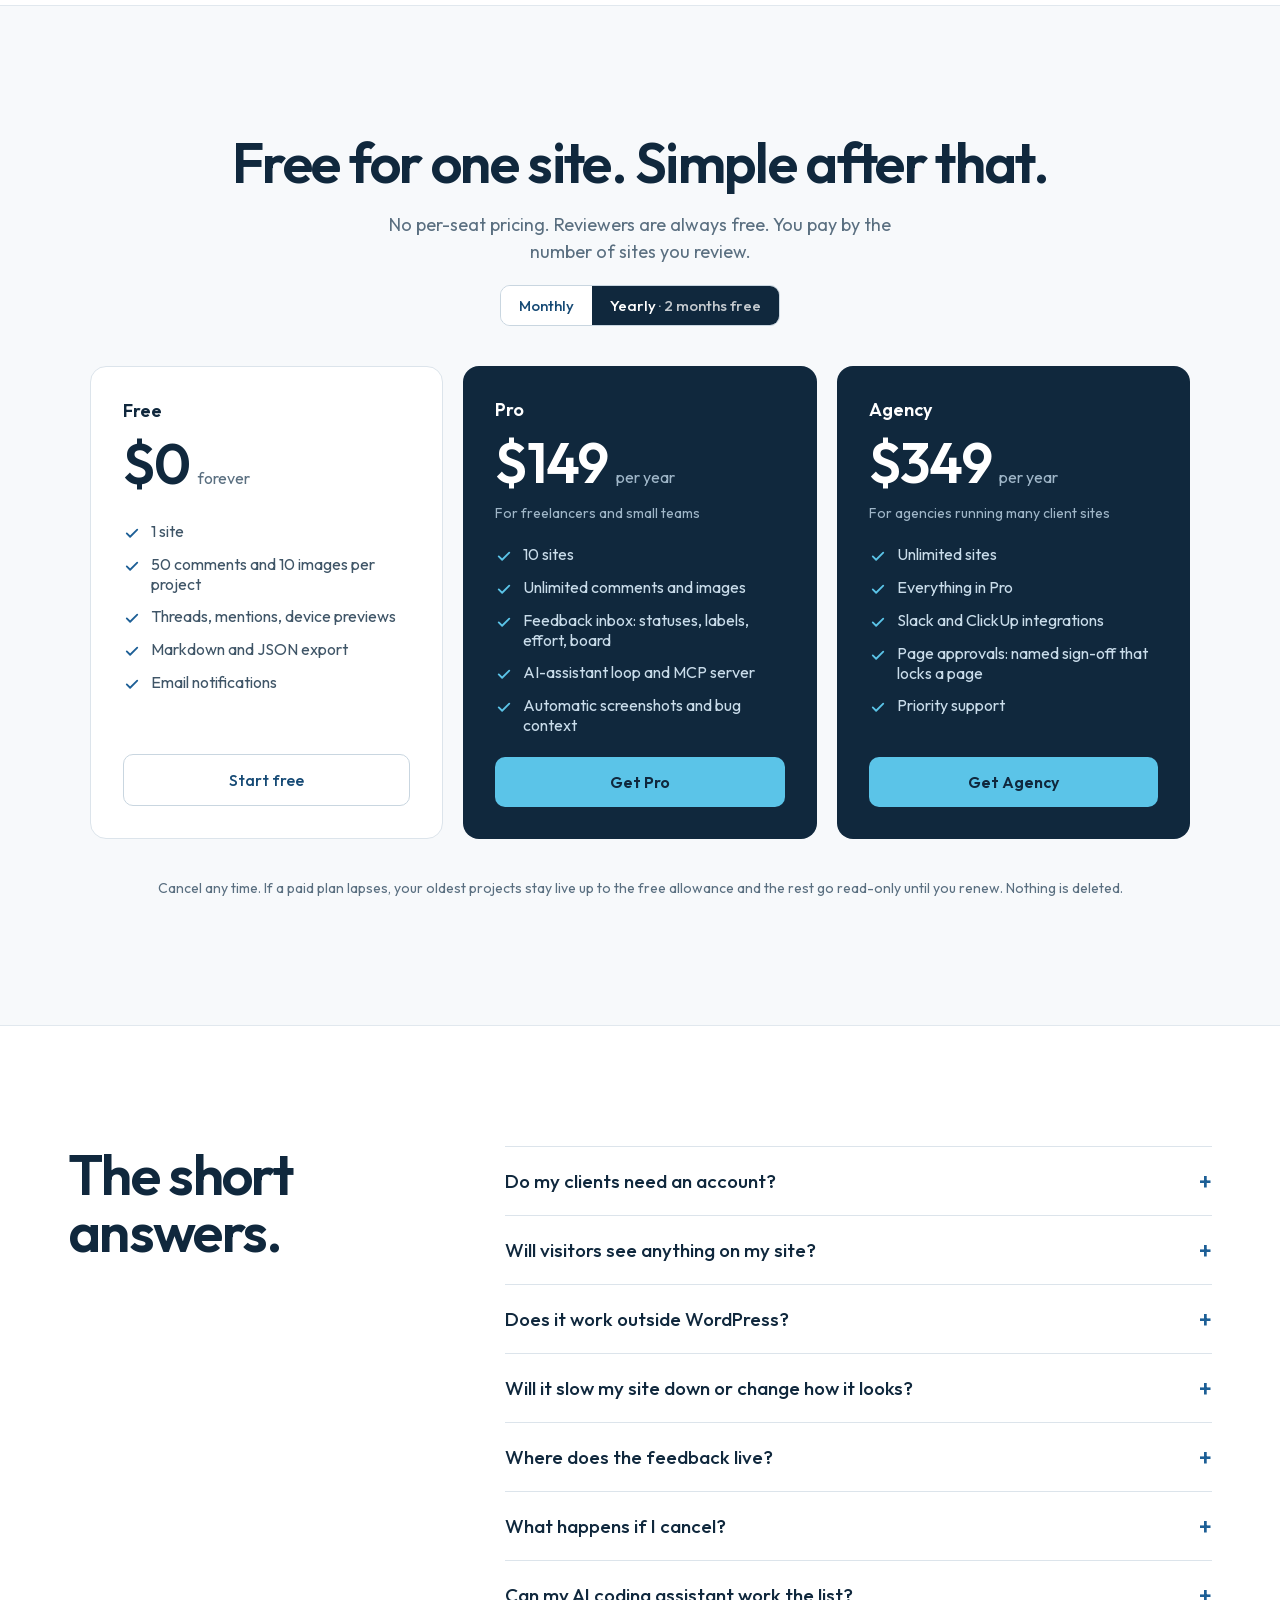
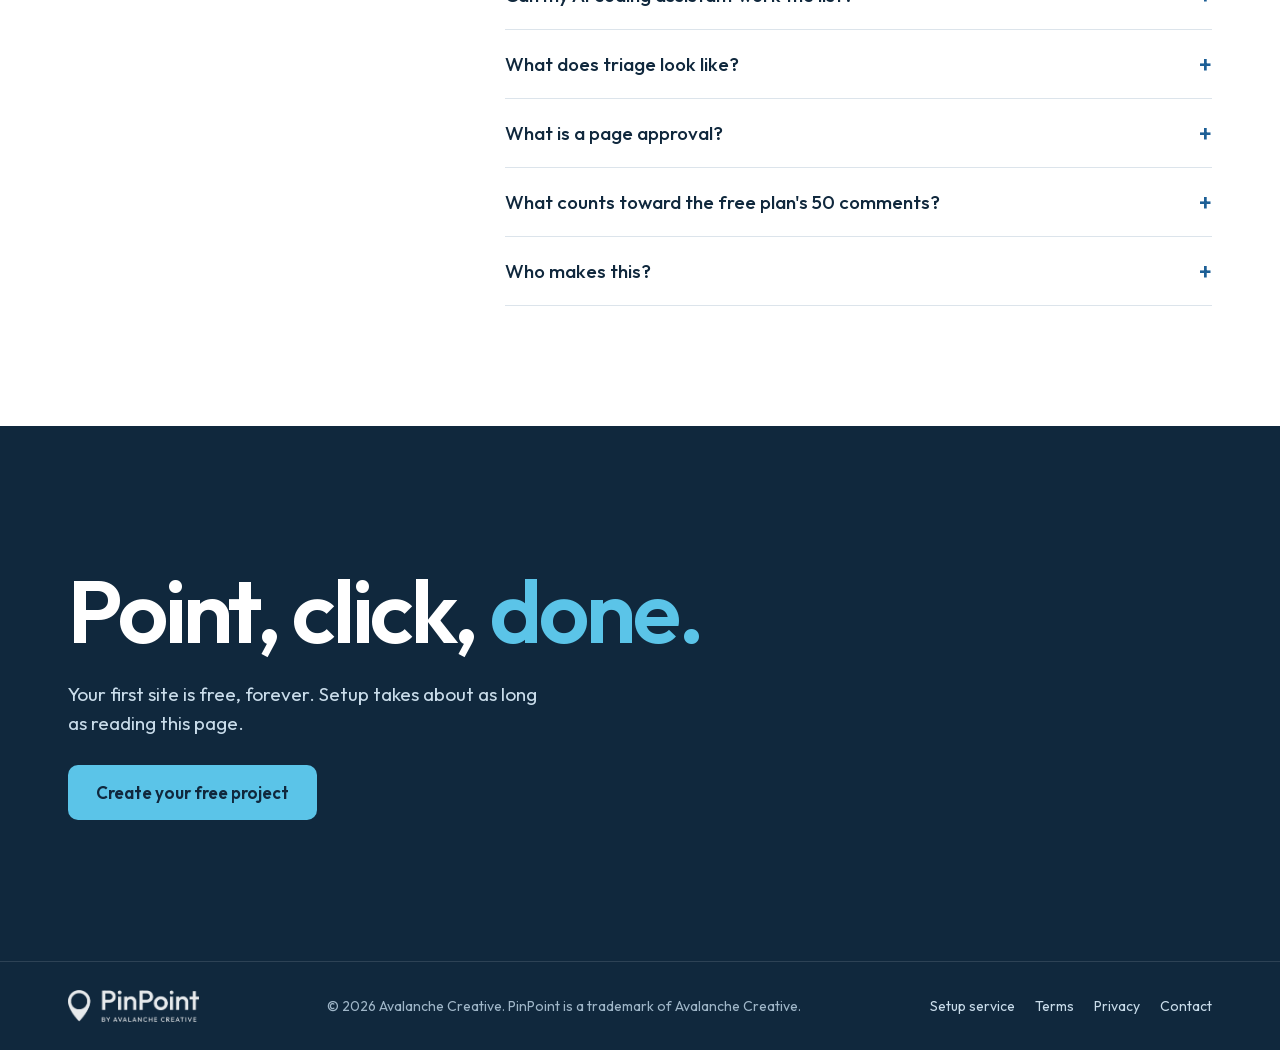
==== commit ce8f80a9: "?pinpoint= share links in the dashboard and landing copy Co-Authored-By: Claude Fable 5.1 <noreply@a" ====
--- a/index.html
+++ b/index.html
@@ -469,7 +469,7 @@
       <span style="width:.9cqw;height:.9cqw;min-width:8px;min-height:8px;border-radius:50%;background:#C9D3DC"></span>
       <span style="width:.9cqw;height:.9cqw;min-width:8px;min-height:8px;border-radius:50%;background:#C9D3DC"></span>
       <span style="width:.9cqw;height:.9cqw;min-width:8px;min-height:8px;border-radius:50%;background:#C9D3DC"></span>
-      <div style="margin:0 auto;background:#fff;border-radius:6px;padding:.4cqw 1.6cqw;font-family:'JetBrains Mono',monospace;font-size:max(10px,1.05cqw);color:#5A6F80">staging.acmelandscaping.com/<span style="color:#1D5F96">?markup=acme</span></div>
+      <div style="margin:0 auto;background:#fff;border-radius:6px;padding:.4cqw 1.6cqw;font-family:'JetBrains Mono',monospace;font-size:max(10px,1.05cqw);color:#5A6F80">staging.acmelandscaping.com/<span style="color:#1D5F96">?pinpoint=acme</span></div>
     </div>
     <div style="position:relative;aspect-ratio:16/8.4;background:#1E3A2C;overflow:hidden;font-family:Outfit,sans-serif">
       <div style="position:absolute;inset:0 0 0 56%;background:repeating-linear-gradient(135deg,#27493A 0 1.2cqw,#224234 1.2cqw 2.4cqw)"></div>
@@ -752,7 +752,7 @@
       
         <details style="border-bottom:1px solid #DCE4EB">
           <summary style="padding:22px 0;display:flex;justify-content:space-between;gap:20px;font-size:19px;font-weight:500;color:#10283D">Will visitors see anything on my site?<span class="faq-plus" style="color:#1D5F96;font-size:24px;line-height:1;transition:transform .2s;flex:none">+</span></summary>
-          <div style="padding:0 40px 24px 0;font-size:16px;line-height:1.6;color:#5A6F80">Never. The feedback layer only loads for visits that include your private ?markup= link. Everyone else sees your site as usual.</div>
+          <div style="padding:0 40px 24px 0;font-size:16px;line-height:1.6;color:#5A6F80">Never. The feedback layer only loads for visits that include your private ?pinpoint= link. Everyone else sees your site as usual.</div>
         </details>
       
         <details style="border-bottom:1px solid #DCE4EB">
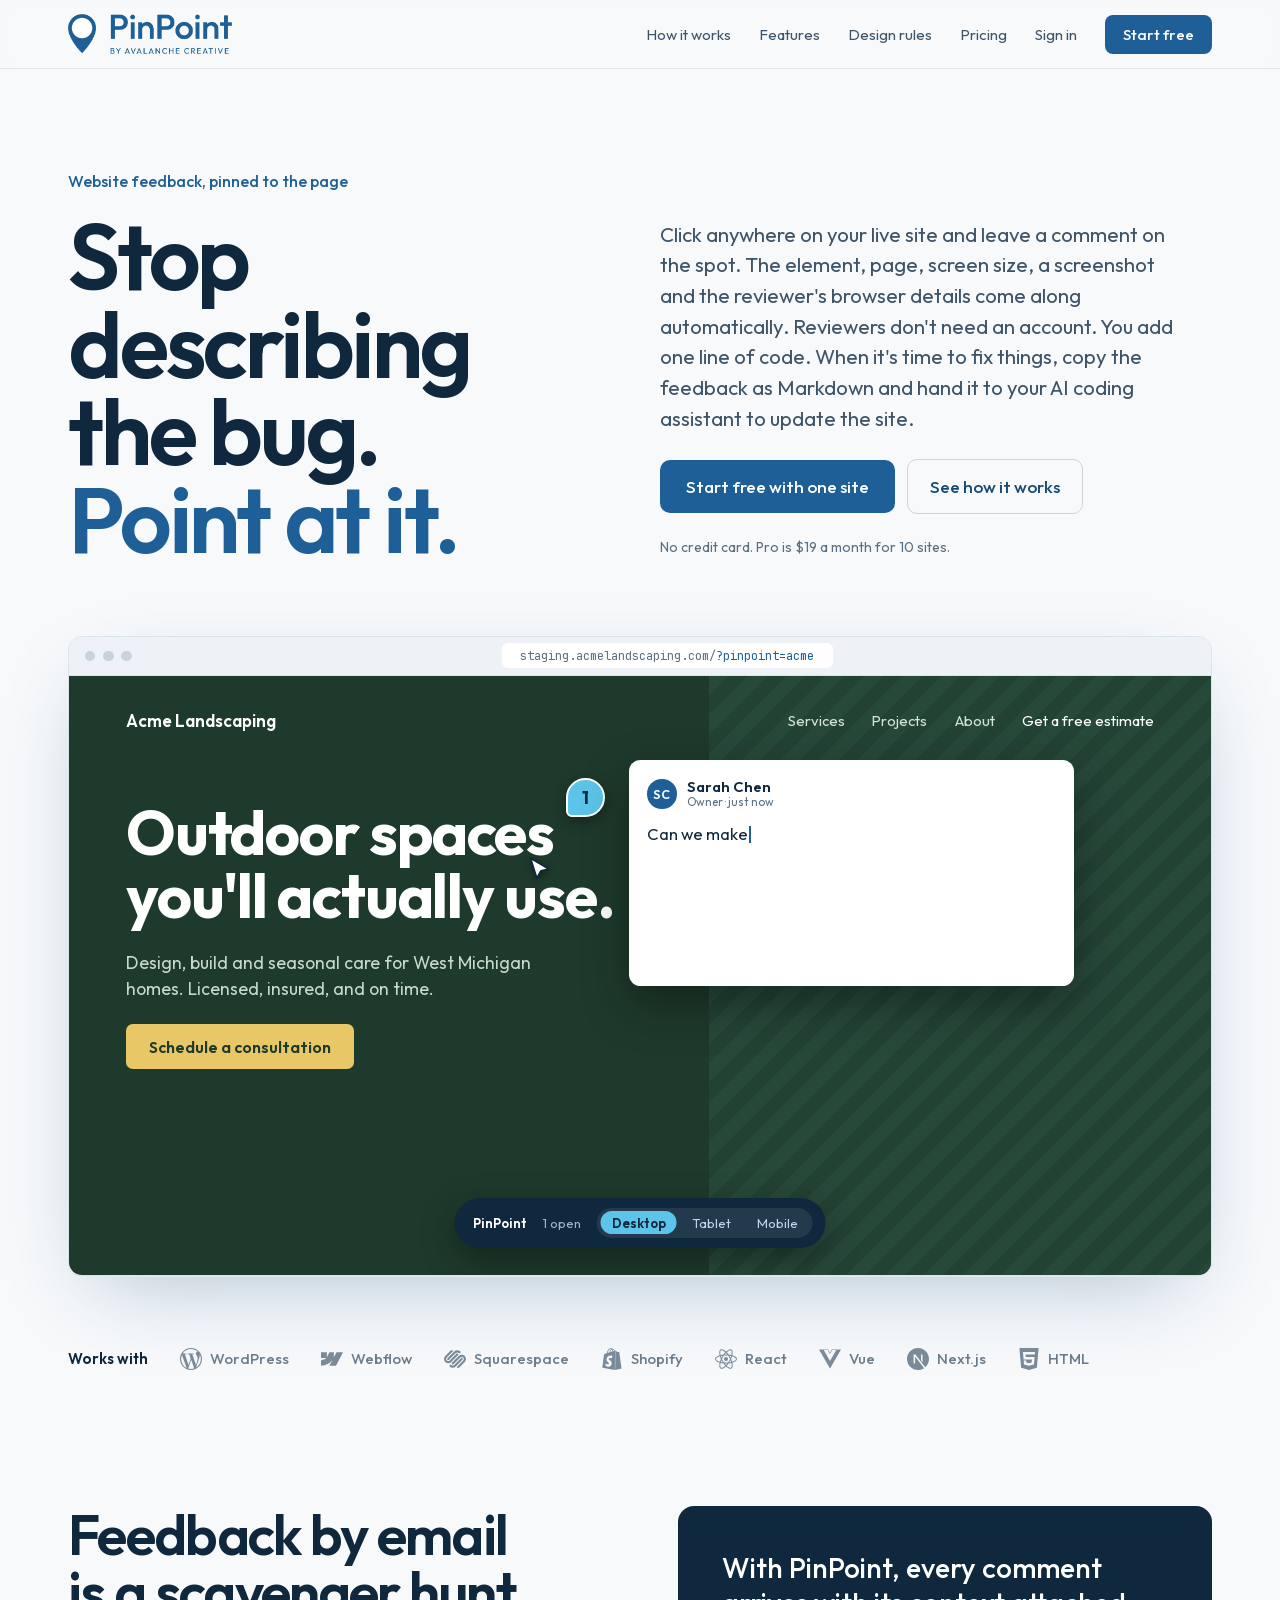
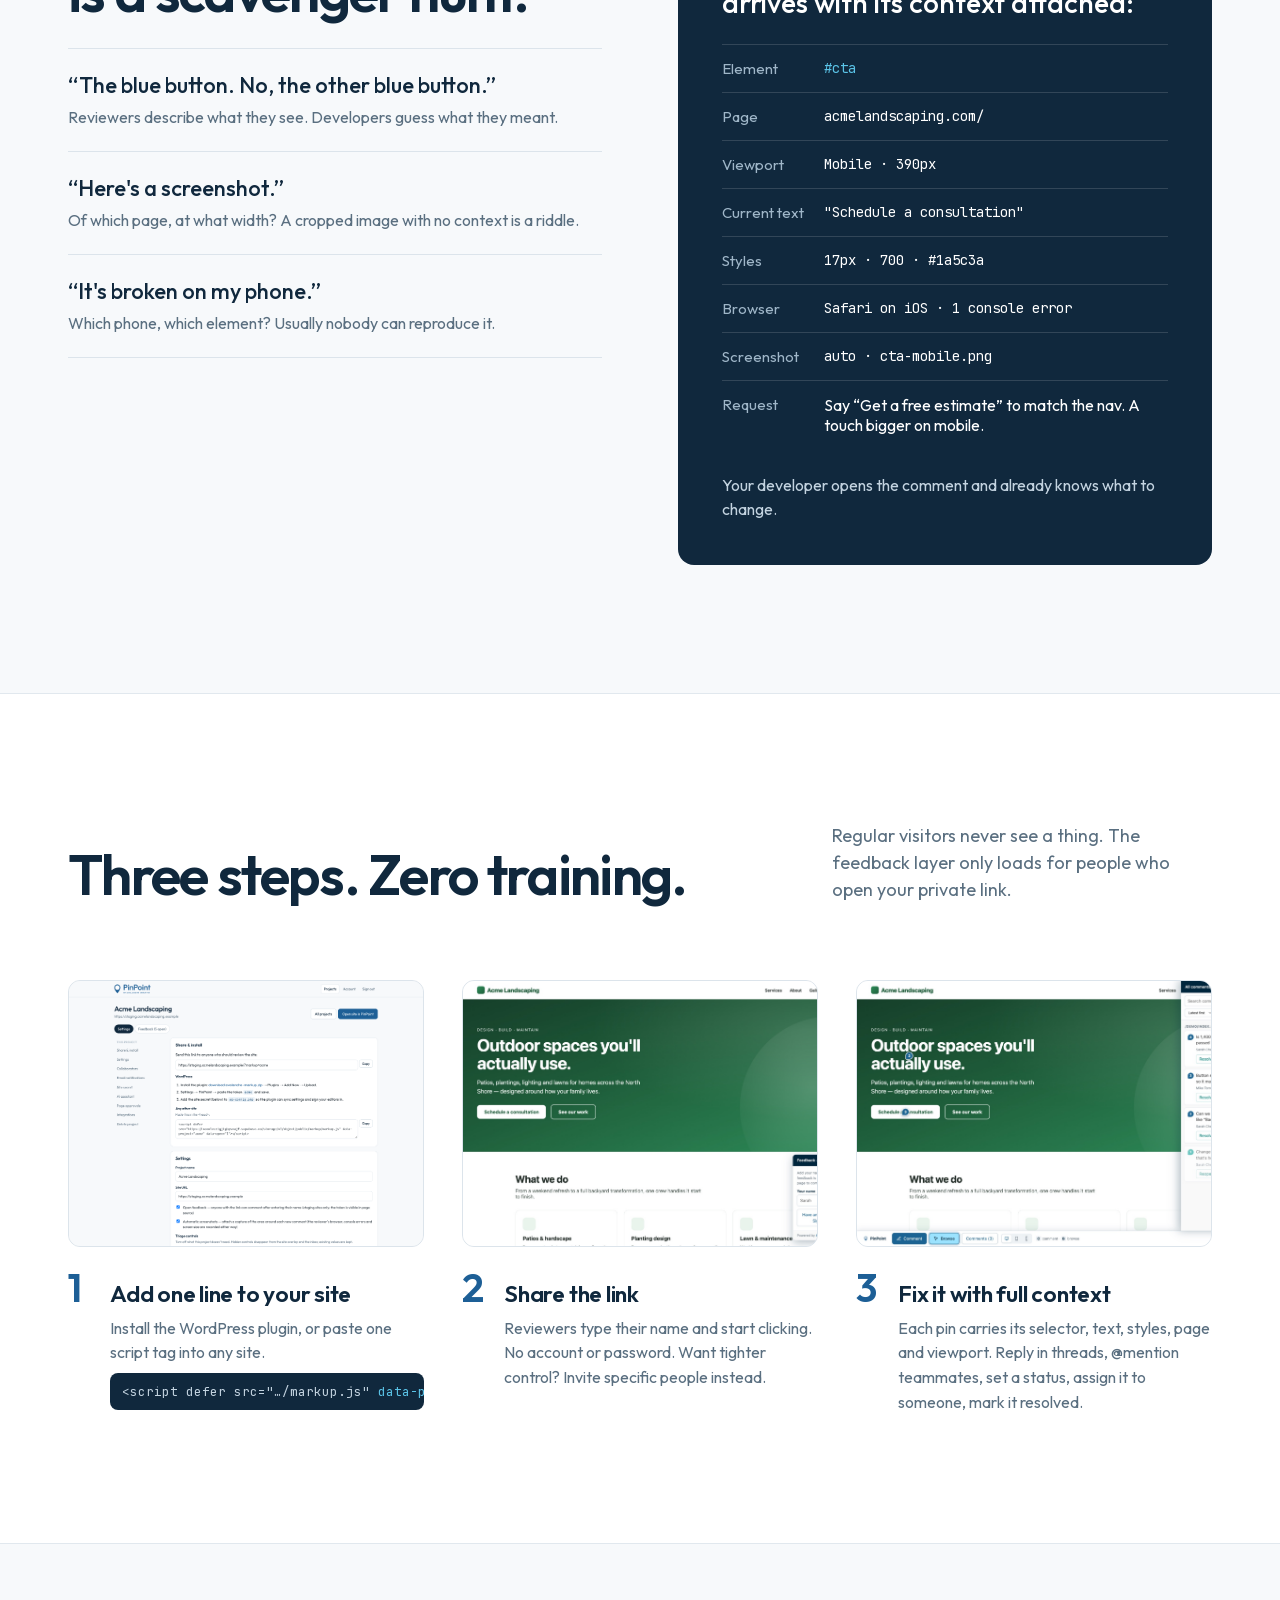
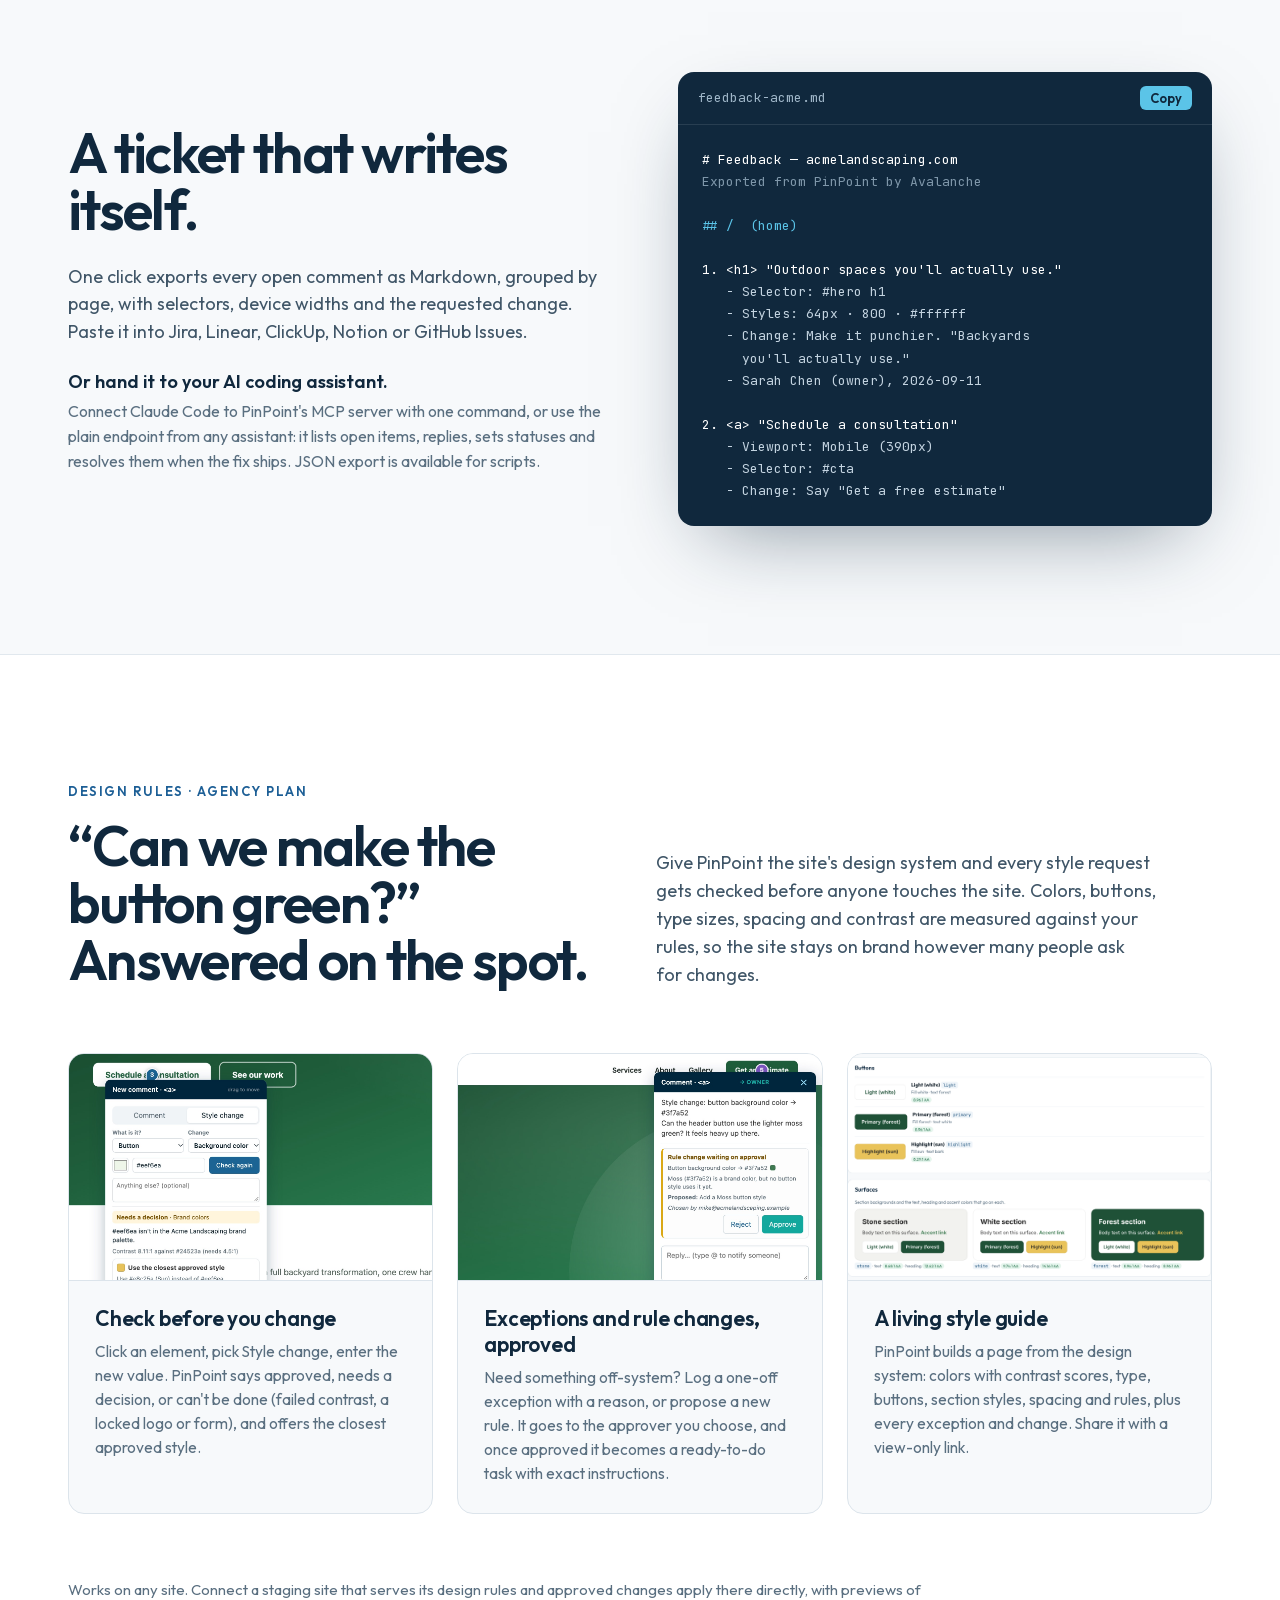
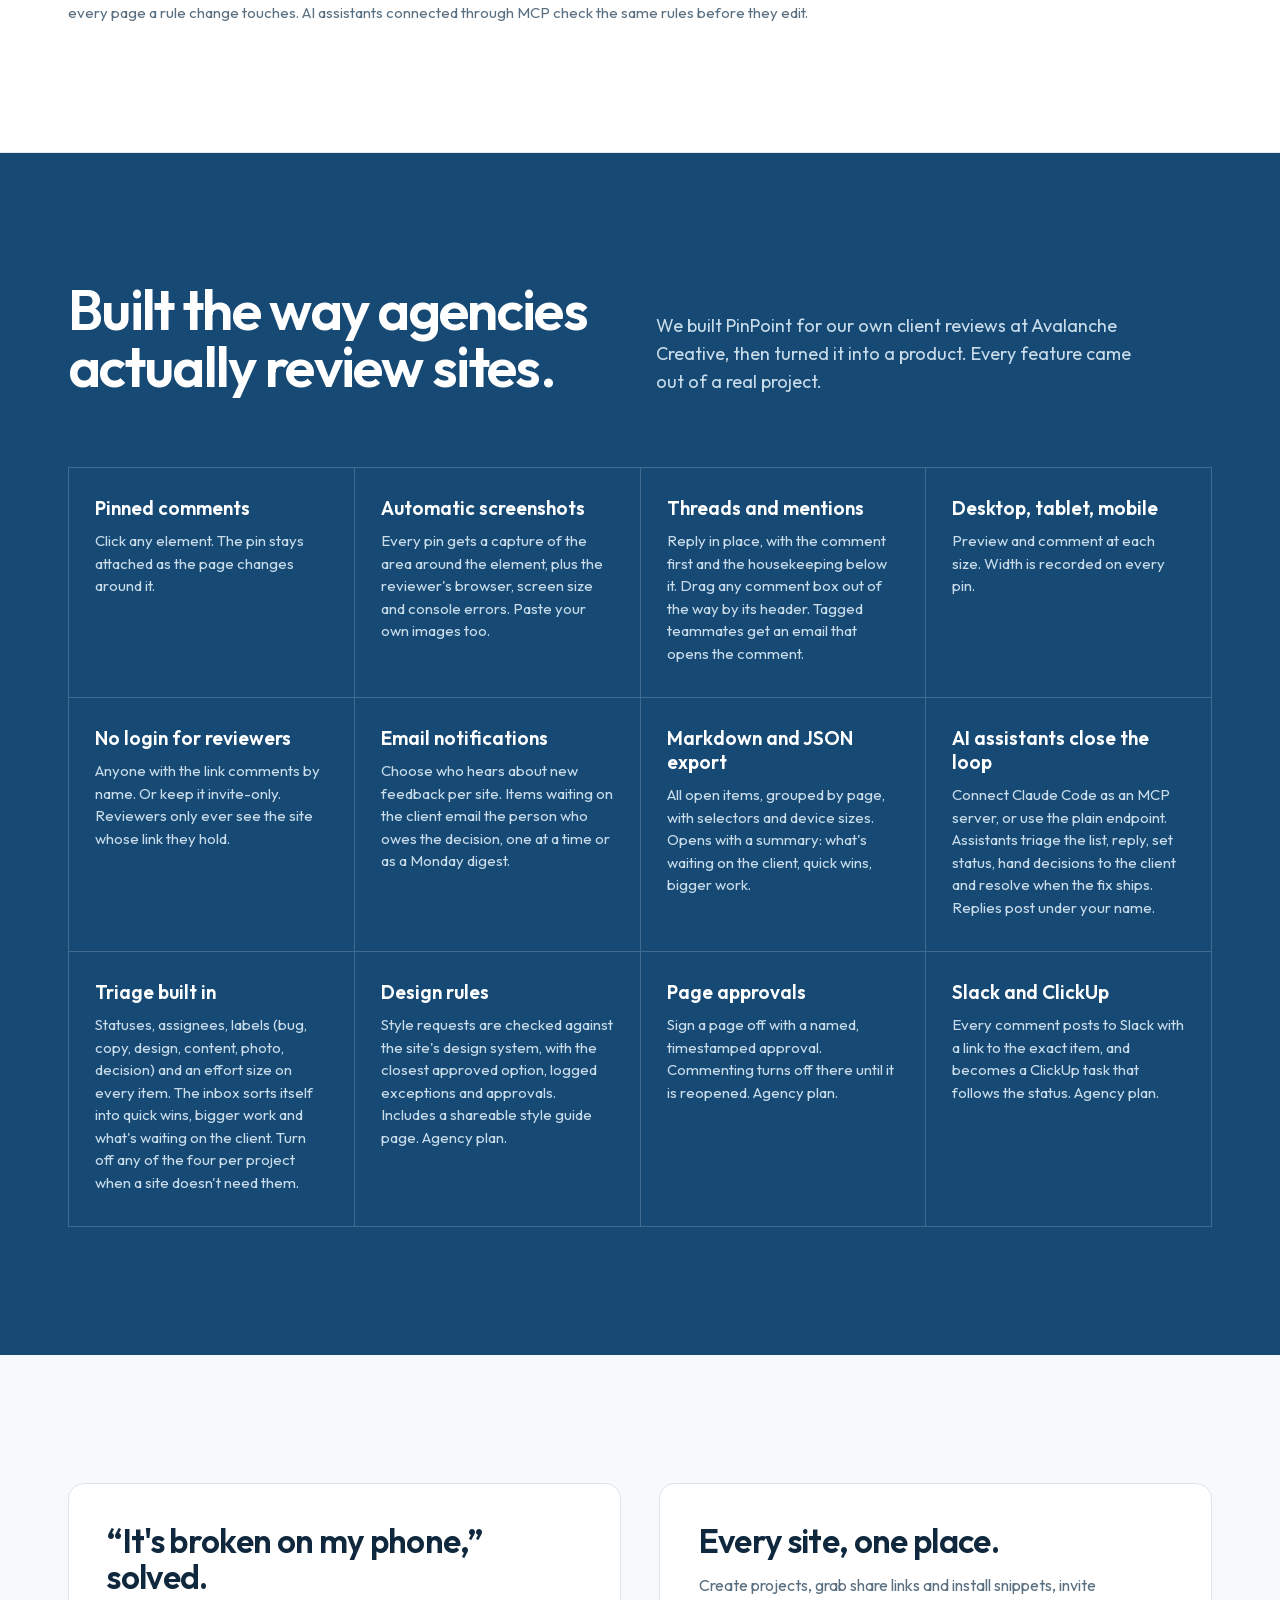
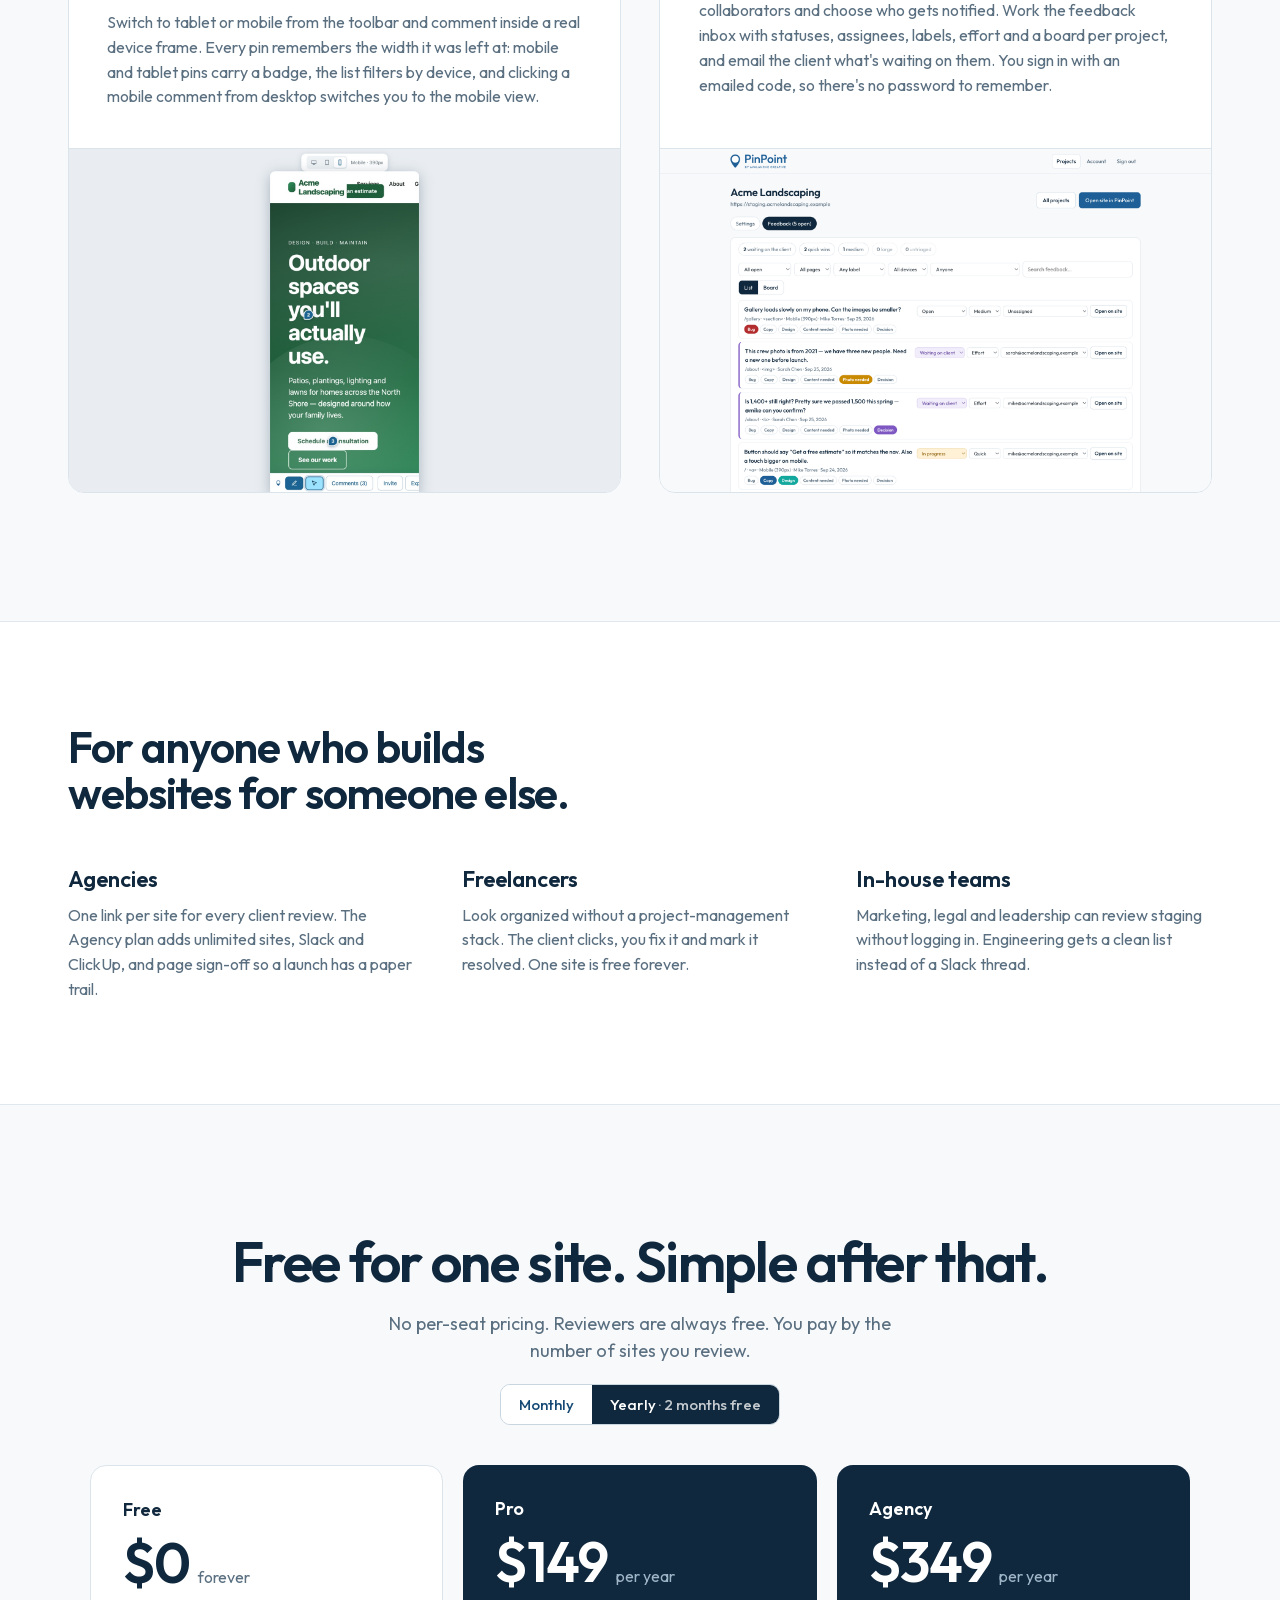
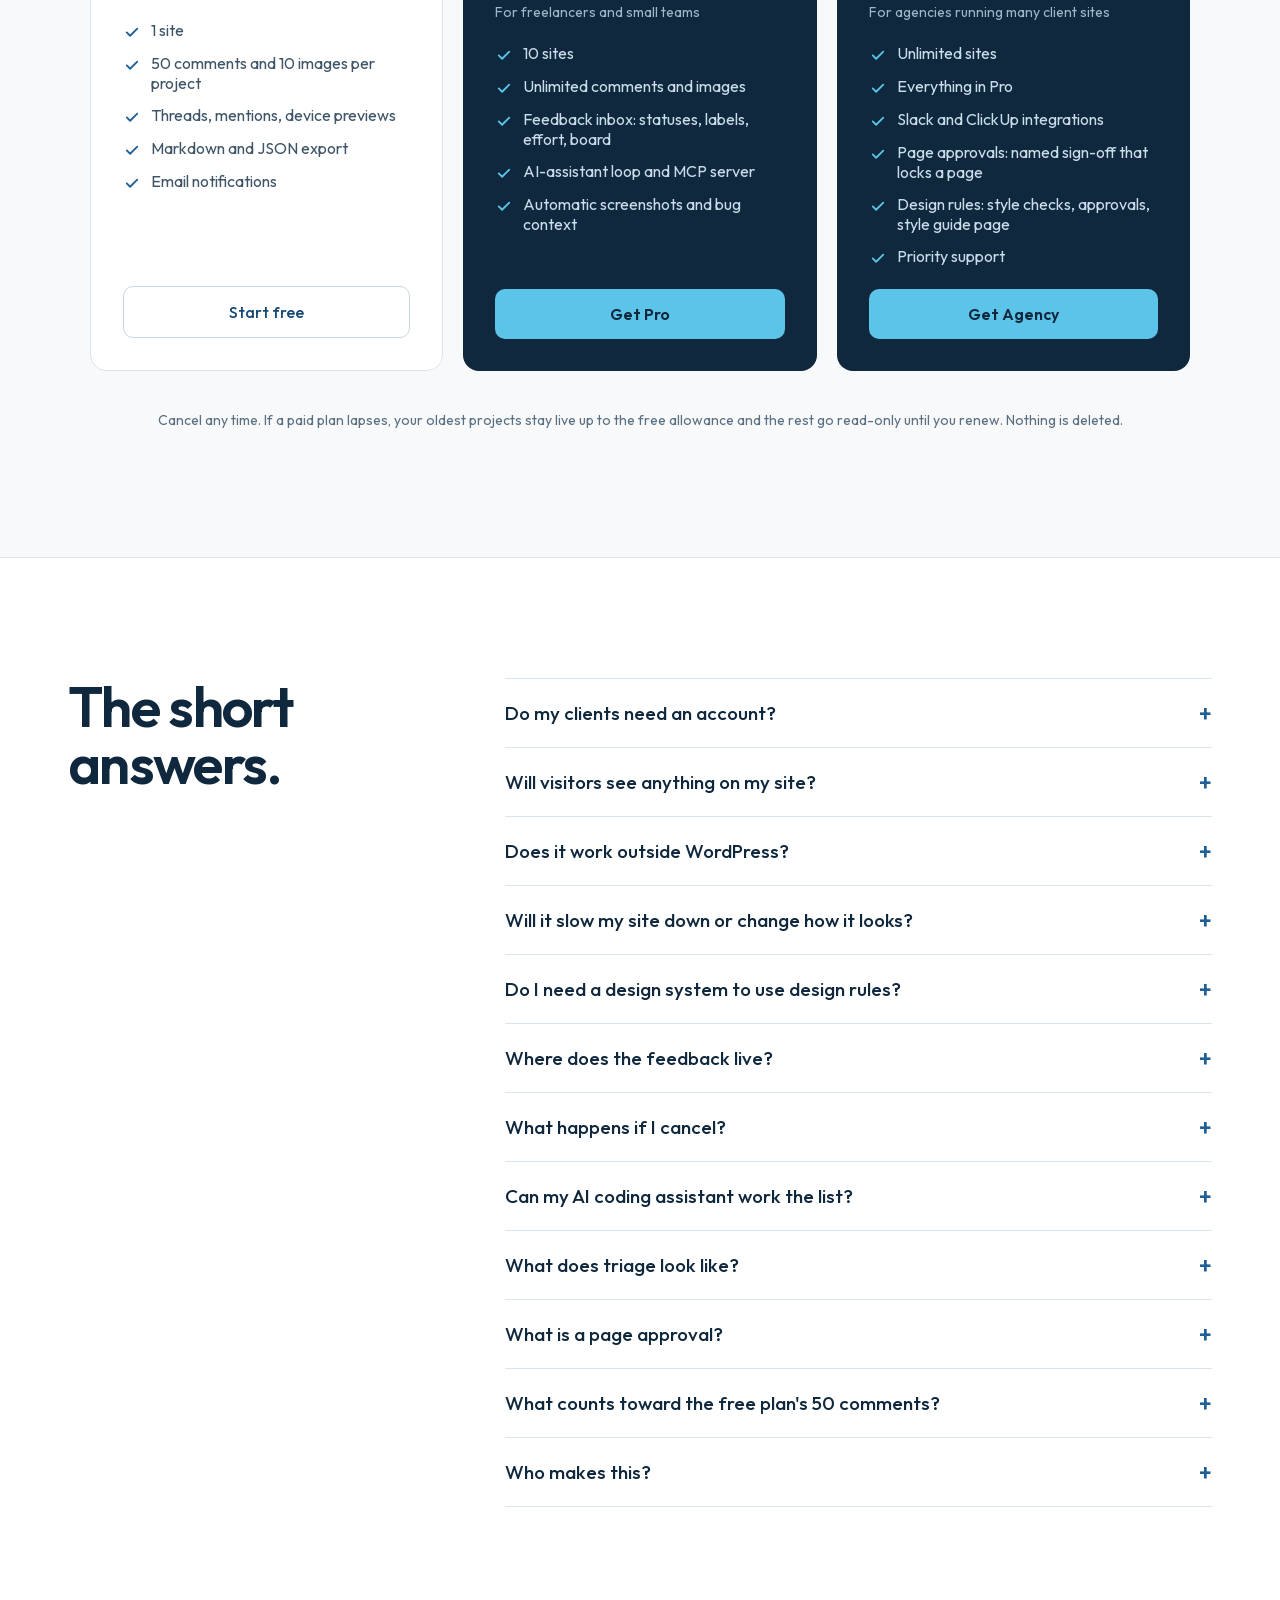
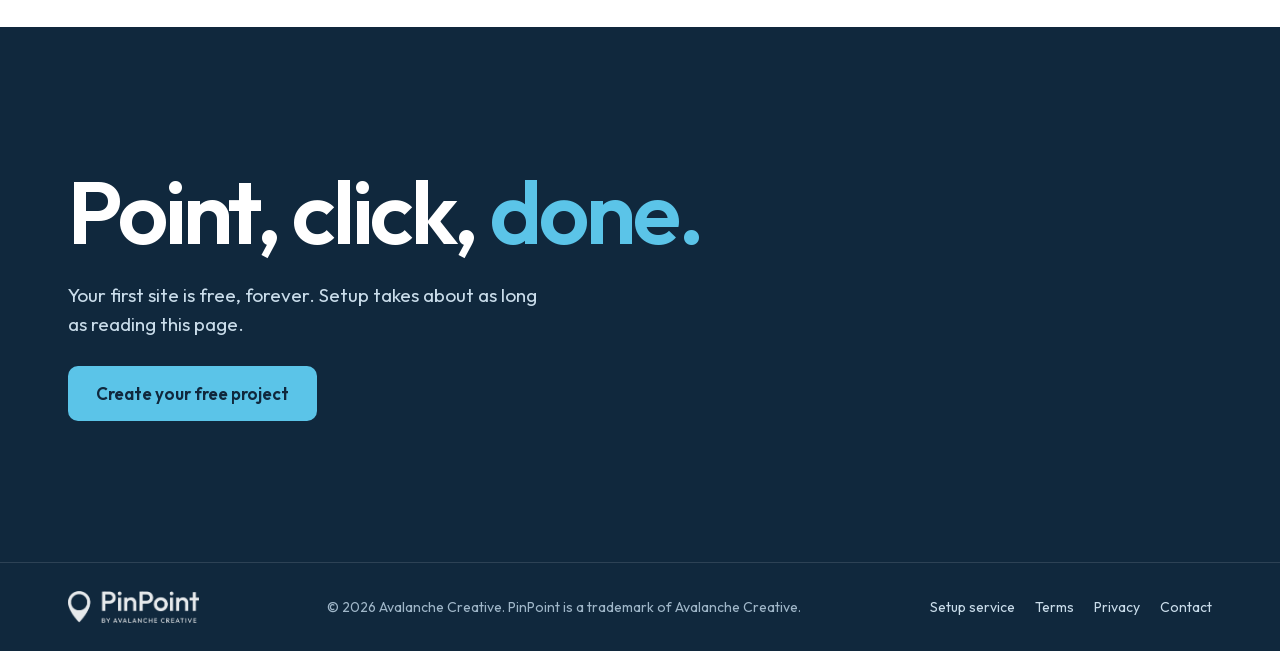
==== commit 3a60c91e: "Landing: design rules" ====
--- a/index.html
+++ b/index.html
@@ -440,6 +440,7 @@
     <nav style="display:flex;align-items:center;gap:28px;font-size:15px;flex-wrap:wrap;justify-content:flex-end">
       <a href="#how" style="color:#3F5567">How it works</a>
       <a href="#features" style="color:#3F5567">Features</a>
+      <a href="#design-rules" style="color:#3F5567">Design rules</a>
       <a href="#pricing" style="color:#3F5567">Pricing</a>
       <a href="app/" style="color:#3F5567">Sign in</a>
       <a href="app/" style="background:#1D5F96;color:#fff;padding:10px 18px;border-radius:8px;font-weight:500" class="hv1">Start free</a>
@@ -608,6 +609,33 @@
   </div>
 </section>
 
+<section id="design-rules" data-screen-label="Design rules" style="background:#fff;border-top:1px solid #E1E8EE;border-bottom:1px solid #E1E8EE">
+  <div style="max-width:1240px;margin:0 auto;padding:clamp(80px,10vw,140px) clamp(20px,4vw,48px);display:flex;flex-direction:column;gap:clamp(40px,5vw,64px)">
+    <div style="display:grid;grid-template-columns:repeat(auto-fit,minmax(min(100%,440px),1fr));gap:32px;align-items:end">
+      <div style="display:flex;flex-direction:column;gap:18px">
+        <div style="font-size:13px;font-weight:600;letter-spacing:.12em;text-transform:uppercase;color:#1D5F96">Design rules · Agency plan</div>
+        <h2 style="margin:0;font-size:clamp(34px,4.4vw,56px);line-height:1.02;font-weight:600;letter-spacing:-.03em;text-wrap:balance">“Can we make the button green?” Answered on the spot.</h2>
+      </div>
+      <p style="margin:0;font-size:18px;line-height:1.55;color:#3F5567;max-width:520px;text-wrap:pretty">Give PinPoint the site's design system and every style request gets checked before anyone touches the site. Colors, buttons, type sizes, spacing and contrast are measured against your rules, so the site stays on brand however many people ask for changes.</p>
+    </div>
+    <div style="display:grid;grid-template-columns:repeat(auto-fit,minmax(min(100%,340px),1fr));gap:24px">
+      <div style="border:1px solid #DCE4EB;border-radius:16px;overflow:hidden;display:flex;flex-direction:column;background:#F7F9FB">
+        <div style="aspect-ratio:16/10;overflow:hidden;border-bottom:1px solid #DCE4EB"><img src="img/design-check.jpg" alt="A Style change on a button: the requested color isn't in the brand palette, so PinPoint offers the closest approved style." loading="lazy" style="width:100%;height:100%;object-fit:cover;object-position:top left;display:block"></div>
+        <div style="padding:24px 26px 28px;display:flex;flex-direction:column;gap:8px"><h3 style="margin:0;font-size:21px;font-weight:600;letter-spacing:-.01em">Check before you change</h3><p style="margin:0;font-size:15.5px;line-height:1.55;color:#5A6F80">Click an element, pick Style change, enter the new value. PinPoint says approved, needs a decision, or can't be done (failed contrast, a locked logo or form), and offers the closest approved style.</p></div>
+      </div>
+      <div style="border:1px solid #DCE4EB;border-radius:16px;overflow:hidden;display:flex;flex-direction:column;background:#F7F9FB">
+        <div style="aspect-ratio:16/10;overflow:hidden;border-bottom:1px solid #DCE4EB"><img src="img/design-approve.jpg" alt="A rule change waiting on approval, with Approve and Reject buttons on the comment." loading="lazy" style="width:100%;height:100%;object-fit:cover;object-position:top left;display:block"></div>
+        <div style="padding:24px 26px 28px;display:flex;flex-direction:column;gap:8px"><h3 style="margin:0;font-size:21px;font-weight:600;letter-spacing:-.01em">Exceptions and rule changes, approved</h3><p style="margin:0;font-size:15.5px;line-height:1.55;color:#5A6F80">Need something off-system? Log a one-off exception with a reason, or propose a new rule. It goes to the approver you choose, and once approved it becomes a ready-to-do task with exact instructions.</p></div>
+      </div>
+      <div style="border:1px solid #DCE4EB;border-radius:16px;overflow:hidden;display:flex;flex-direction:column;background:#F7F9FB">
+        <div style="aspect-ratio:16/10;overflow:hidden;border-bottom:1px solid #DCE4EB"><img src="img/design-system.png" alt="The design system page: each button style and section background, with contrast scores." loading="lazy" style="width:100%;height:100%;object-fit:cover;object-position:top left;display:block"></div>
+        <div style="padding:24px 26px 28px;display:flex;flex-direction:column;gap:8px"><h3 style="margin:0;font-size:21px;font-weight:600;letter-spacing:-.01em">A living style guide</h3><p style="margin:0;font-size:15.5px;line-height:1.55;color:#5A6F80">PinPoint builds a page from the design system: colors with contrast scores, type, buttons, section styles, spacing and rules, plus every exception and change. Share it with a view-only link.</p></div>
+      </div>
+    </div>
+    <p style="margin:0;font-size:15px;line-height:1.55;color:#5A6F80;max-width:860px">Works on any site. Connect a staging site that serves its design rules and approved changes apply there directly, with previews of every page a rule change touches. AI assistants connected through MCP check the same rules before they edit.</p>
+  </div>
+</section>
+
 <section id="features" data-screen-label="Features" style="background:#164A75;color:#fff">
   <div style="max-width:1240px;margin:0 auto;padding:clamp(80px,10vw,140px) clamp(20px,4vw,48px);display:flex;flex-direction:column;gap:clamp(48px,6vw,72px)">
     <div style="display:grid;grid-template-columns:repeat(auto-fit,minmax(min(100%,440px),1fr));gap:32px;align-items:end">
@@ -640,7 +668,7 @@
       
         <div style="padding:28px 26px 32px;border-right:1px solid rgba(255,255,255,.18);border-bottom:1px solid rgba(255,255,255,.18);display:flex;flex-direction:column;gap:10px">
           <div style="font-size:19px;font-weight:600">No login for reviewers</div>
-          <div style="font-size:15px;line-height:1.5;color:#C9DCEA">Anyone with the link comments by name. Or keep it invite-only.</div>
+          <div style="font-size:15px;line-height:1.5;color:#C9DCEA">Anyone with the link comments by name. Or keep it invite-only. Reviewers only ever see the site whose link they hold.</div>
         </div>
       
         <div style="padding:28px 26px 32px;border-right:1px solid rgba(255,255,255,.18);border-bottom:1px solid rgba(255,255,255,.18);display:flex;flex-direction:column;gap:10px">
@@ -664,8 +692,8 @@
         </div>
       
         <div style="padding:28px 26px 32px;border-right:1px solid rgba(255,255,255,.18);border-bottom:1px solid rgba(255,255,255,.18);display:flex;flex-direction:column;gap:10px">
-          <div style="font-size:19px;font-weight:600">Isolated per site</div>
-          <div style="font-size:15px;line-height:1.5;color:#C9DCEA">Reviewers only see the project whose link they hold.</div>
+          <div style="font-size:19px;font-weight:600">Design rules</div>
+          <div style="font-size:15px;line-height:1.5;color:#C9DCEA">Style requests are checked against the site's design system, with the closest approved option, logged exceptions and approvals. Includes a shareable style guide page. Agency plan.</div>
         </div>
         <div style="padding:28px 26px 32px;border-right:1px solid rgba(255,255,255,.18);border-bottom:1px solid rgba(255,255,255,.18);display:flex;flex-direction:column;gap:10px">
           <div style="font-size:19px;font-weight:600">Page approvals</div>
@@ -732,7 +760,7 @@
 
     <div style="background:#10283D;color:#fff;border-radius:16px;padding:32px;display:flex;flex-direction:column;gap:22px;position:relative">
       <div style="display:flex;flex-direction:column;gap:6px"><div style="font-size:18px;font-weight:600">Agency</div><div style="display:flex;align-items:baseline;gap:8px"><span style="font-size:56px;font-weight:600;letter-spacing:-.03em"><span data-price-month>$39</span><span data-price-year hidden>$349</span></span><span style="color:#9FB6C8"><span data-per-month>per month</span><span data-per-year hidden>per year</span></span></div><div style="font-size:14px;color:#9FB6C8">For agencies running many client sites</div></div>
-      <div style="display:flex;flex-direction:column;gap:12px;font-size:16px;color:#C9DCEA"><div style="display:flex;gap:10px"><svg width="18" height="18" viewBox="0 0 24 24" style="flex:none;margin-top:3px"><path d="M5 12.5l4.5 4.5L19 7.5" fill="none" stroke="#5BC4E8" stroke-width="2.4" stroke-linecap="round" stroke-linejoin="round"></path></svg>Unlimited sites</div><div style="display:flex;gap:10px"><svg width="18" height="18" viewBox="0 0 24 24" style="flex:none;margin-top:3px"><path d="M5 12.5l4.5 4.5L19 7.5" fill="none" stroke="#5BC4E8" stroke-width="2.4" stroke-linecap="round" stroke-linejoin="round"></path></svg>Everything in Pro</div><div style="display:flex;gap:10px"><svg width="18" height="18" viewBox="0 0 24 24" style="flex:none;margin-top:3px"><path d="M5 12.5l4.5 4.5L19 7.5" fill="none" stroke="#5BC4E8" stroke-width="2.4" stroke-linecap="round" stroke-linejoin="round"></path></svg>Slack and ClickUp integrations</div><div style="display:flex;gap:10px"><svg width="18" height="18" viewBox="0 0 24 24" style="flex:none;margin-top:3px"><path d="M5 12.5l4.5 4.5L19 7.5" fill="none" stroke="#5BC4E8" stroke-width="2.4" stroke-linecap="round" stroke-linejoin="round"></path></svg>Page approvals: named sign-off that locks a page</div><div style="display:flex;gap:10px"><svg width="18" height="18" viewBox="0 0 24 24" style="flex:none;margin-top:3px"><path d="M5 12.5l4.5 4.5L19 7.5" fill="none" stroke="#5BC4E8" stroke-width="2.4" stroke-linecap="round" stroke-linejoin="round"></path></svg>Priority support</div></div>
+      <div style="display:flex;flex-direction:column;gap:12px;font-size:16px;color:#C9DCEA"><div style="display:flex;gap:10px"><svg width="18" height="18" viewBox="0 0 24 24" style="flex:none;margin-top:3px"><path d="M5 12.5l4.5 4.5L19 7.5" fill="none" stroke="#5BC4E8" stroke-width="2.4" stroke-linecap="round" stroke-linejoin="round"></path></svg>Unlimited sites</div><div style="display:flex;gap:10px"><svg width="18" height="18" viewBox="0 0 24 24" style="flex:none;margin-top:3px"><path d="M5 12.5l4.5 4.5L19 7.5" fill="none" stroke="#5BC4E8" stroke-width="2.4" stroke-linecap="round" stroke-linejoin="round"></path></svg>Everything in Pro</div><div style="display:flex;gap:10px"><svg width="18" height="18" viewBox="0 0 24 24" style="flex:none;margin-top:3px"><path d="M5 12.5l4.5 4.5L19 7.5" fill="none" stroke="#5BC4E8" stroke-width="2.4" stroke-linecap="round" stroke-linejoin="round"></path></svg>Slack and ClickUp integrations</div><div style="display:flex;gap:10px"><svg width="18" height="18" viewBox="0 0 24 24" style="flex:none;margin-top:3px"><path d="M5 12.5l4.5 4.5L19 7.5" fill="none" stroke="#5BC4E8" stroke-width="2.4" stroke-linecap="round" stroke-linejoin="round"></path></svg>Page approvals: named sign-off that locks a page</div><div style="display:flex;gap:10px"><svg width="18" height="18" viewBox="0 0 24 24" style="flex:none;margin-top:3px"><path d="M5 12.5l4.5 4.5L19 7.5" fill="none" stroke="#5BC4E8" stroke-width="2.4" stroke-linecap="round" stroke-linejoin="round"></path></svg>Design rules: style checks, approvals, style guide page</div><div style="display:flex;gap:10px"><svg width="18" height="18" viewBox="0 0 24 24" style="flex:none;margin-top:3px"><path d="M5 12.5l4.5 4.5L19 7.5" fill="none" stroke="#5BC4E8" stroke-width="2.4" stroke-linecap="round" stroke-linejoin="round"></path></svg>Priority support</div></div>
       <a href="app/" style="margin-top:auto;text-align:center;padding:15px;border-radius:10px;background:#5BC4E8;font-weight:600;color:#10283D" class="hv5">Get Agency</a>
     </div>
 
@@ -765,6 +793,11 @@
           <div style="padding:0 40px 24px 0;font-size:16px;line-height:1.6;color:#5A6F80">No. The script does nothing unless the PinPoint link is used, and the interface runs in its own isolated layer, so your styles and the tool never collide.</div>
         </details>
       
+        <details style="border-bottom:1px solid #DCE4EB">
+          <summary style="padding:22px 0;display:flex;justify-content:space-between;gap:20px;font-size:19px;font-weight:500;color:#10283D">Do I need a design system to use design rules?<span class="faq-plus" style="color:#1D5F96;font-size:24px;line-height:1;transition:transform .2s;flex:none">+</span></summary>
+          <div style="padding:0 40px 24px 0;font-size:16px;line-height:1.6;color:#5A6F80">You need your colors, button styles and type sizes written down once. Paste them into the project settings, or import them from a site that serves its rules. Design rules are optional and off until you turn them on for a project.</div>
+        </details>
+
         <details style="border-bottom:1px solid #DCE4EB">
           <summary style="padding:22px 0;display:flex;justify-content:space-between;gap:20px;font-size:19px;font-weight:500;color:#10283D">Where does the feedback live?<span class="faq-plus" style="color:#1D5F96;font-size:24px;line-height:1;transition:transform .2s;flex:none">+</span></summary>
           <div style="padding:0 40px 24px 0;font-size:16px;line-height:1.6;color:#5A6F80">In our hosted backend, isolated per project. Only the owner, invited collaborators and, on open-feedback sites, people with the link can see it. Avalanche staff can access projects for support, as disclosed in our privacy policy.</div>
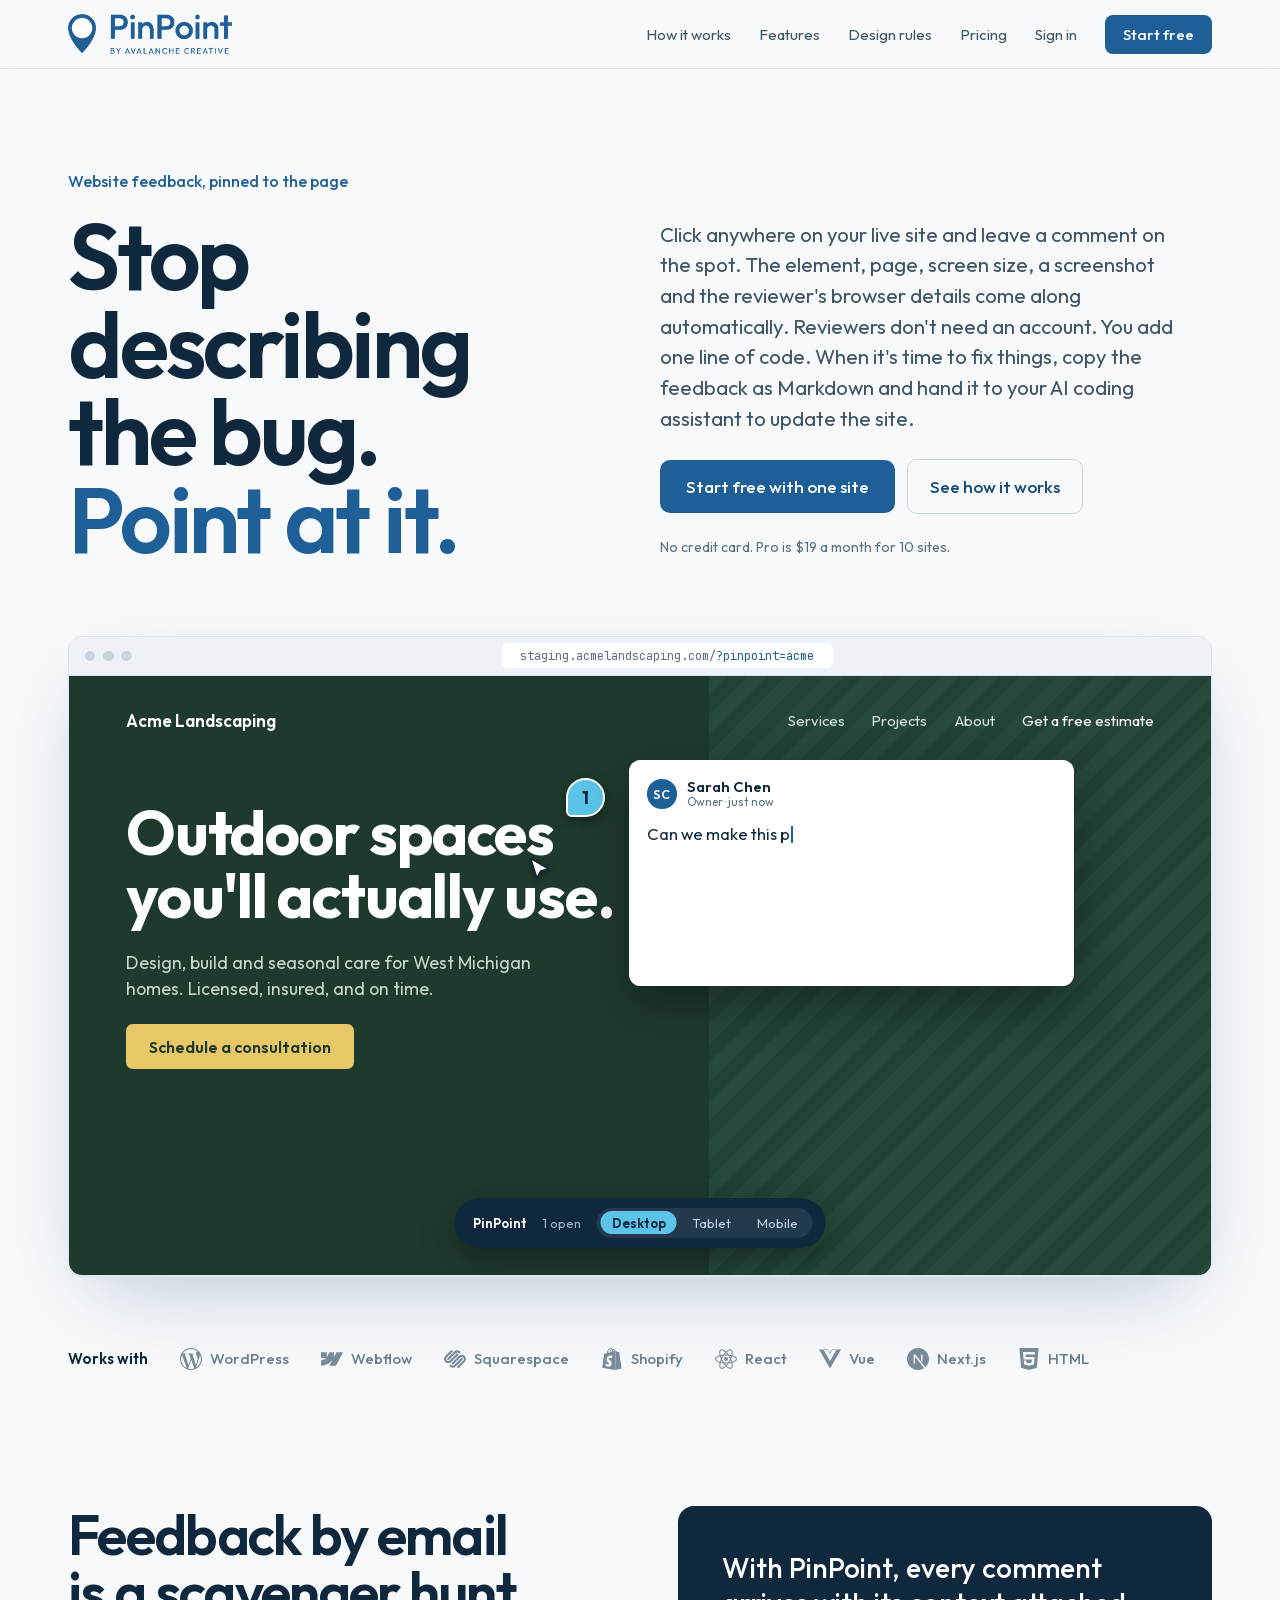
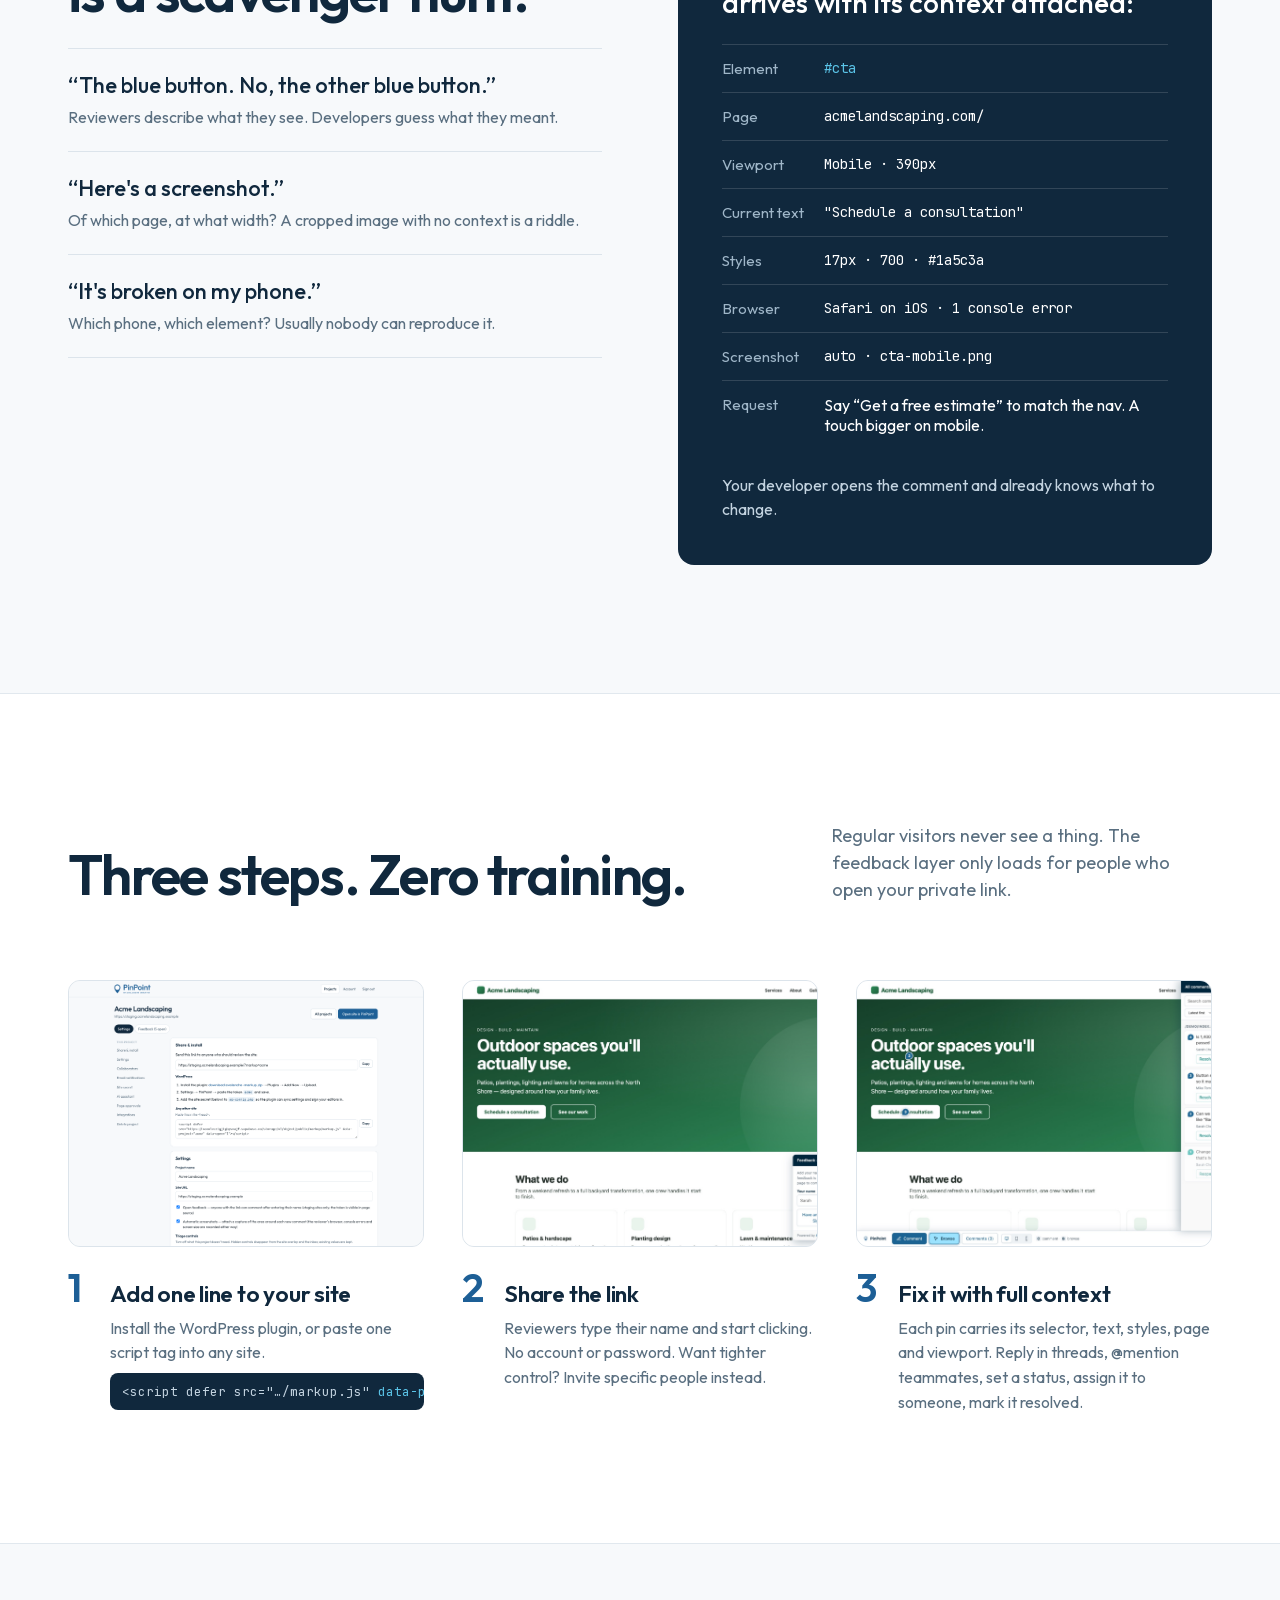
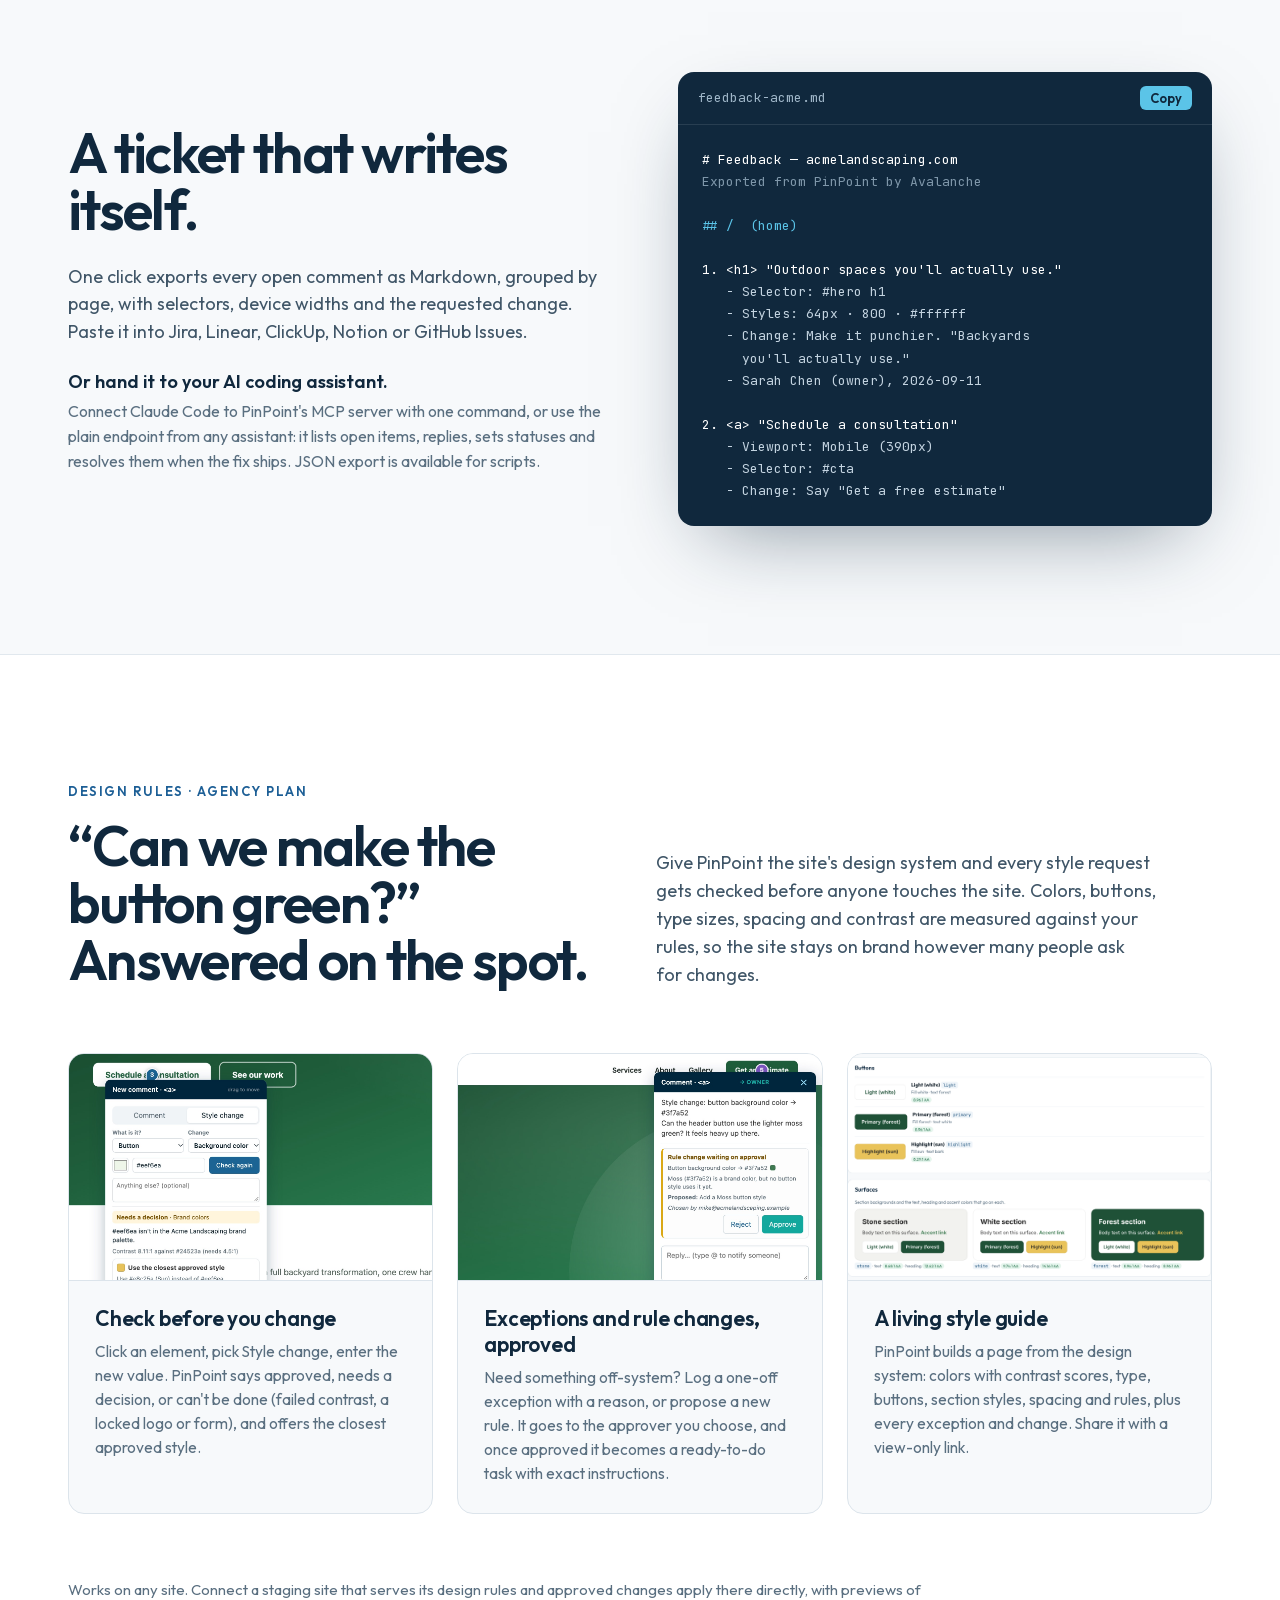
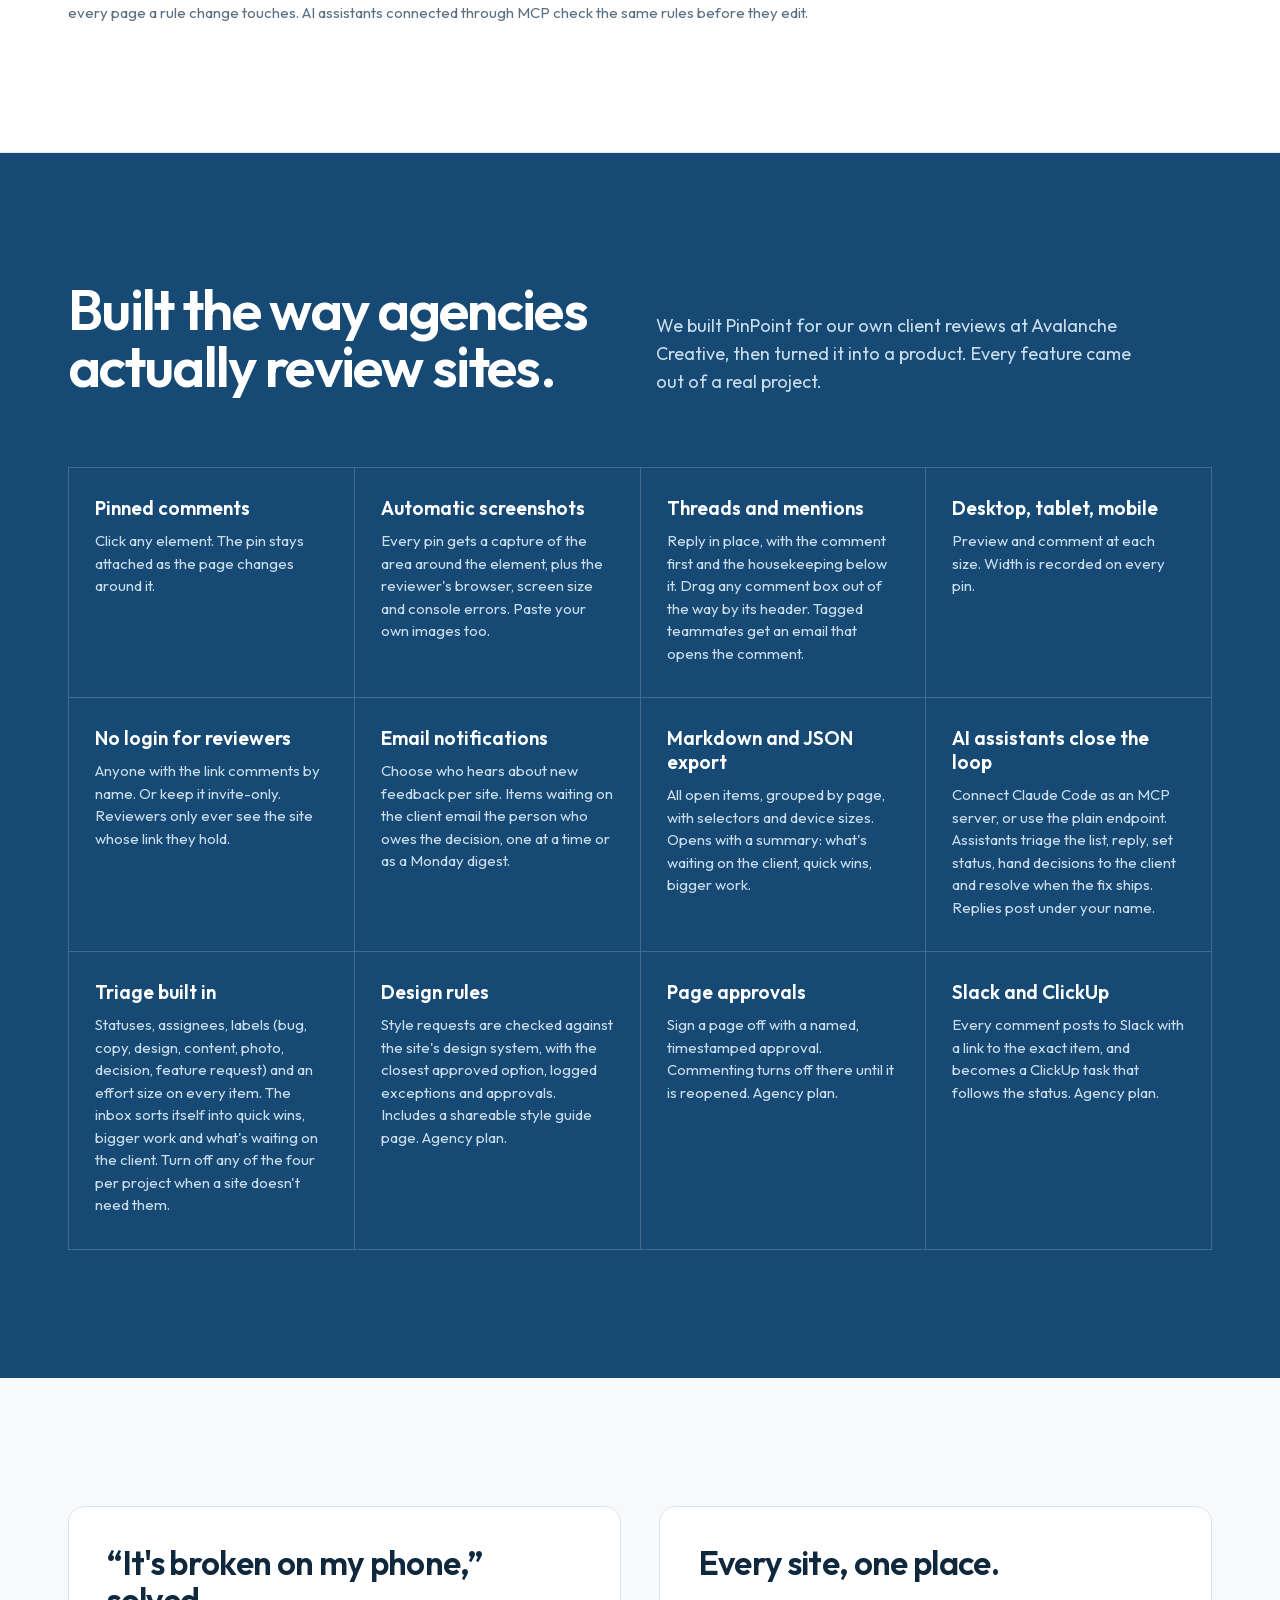
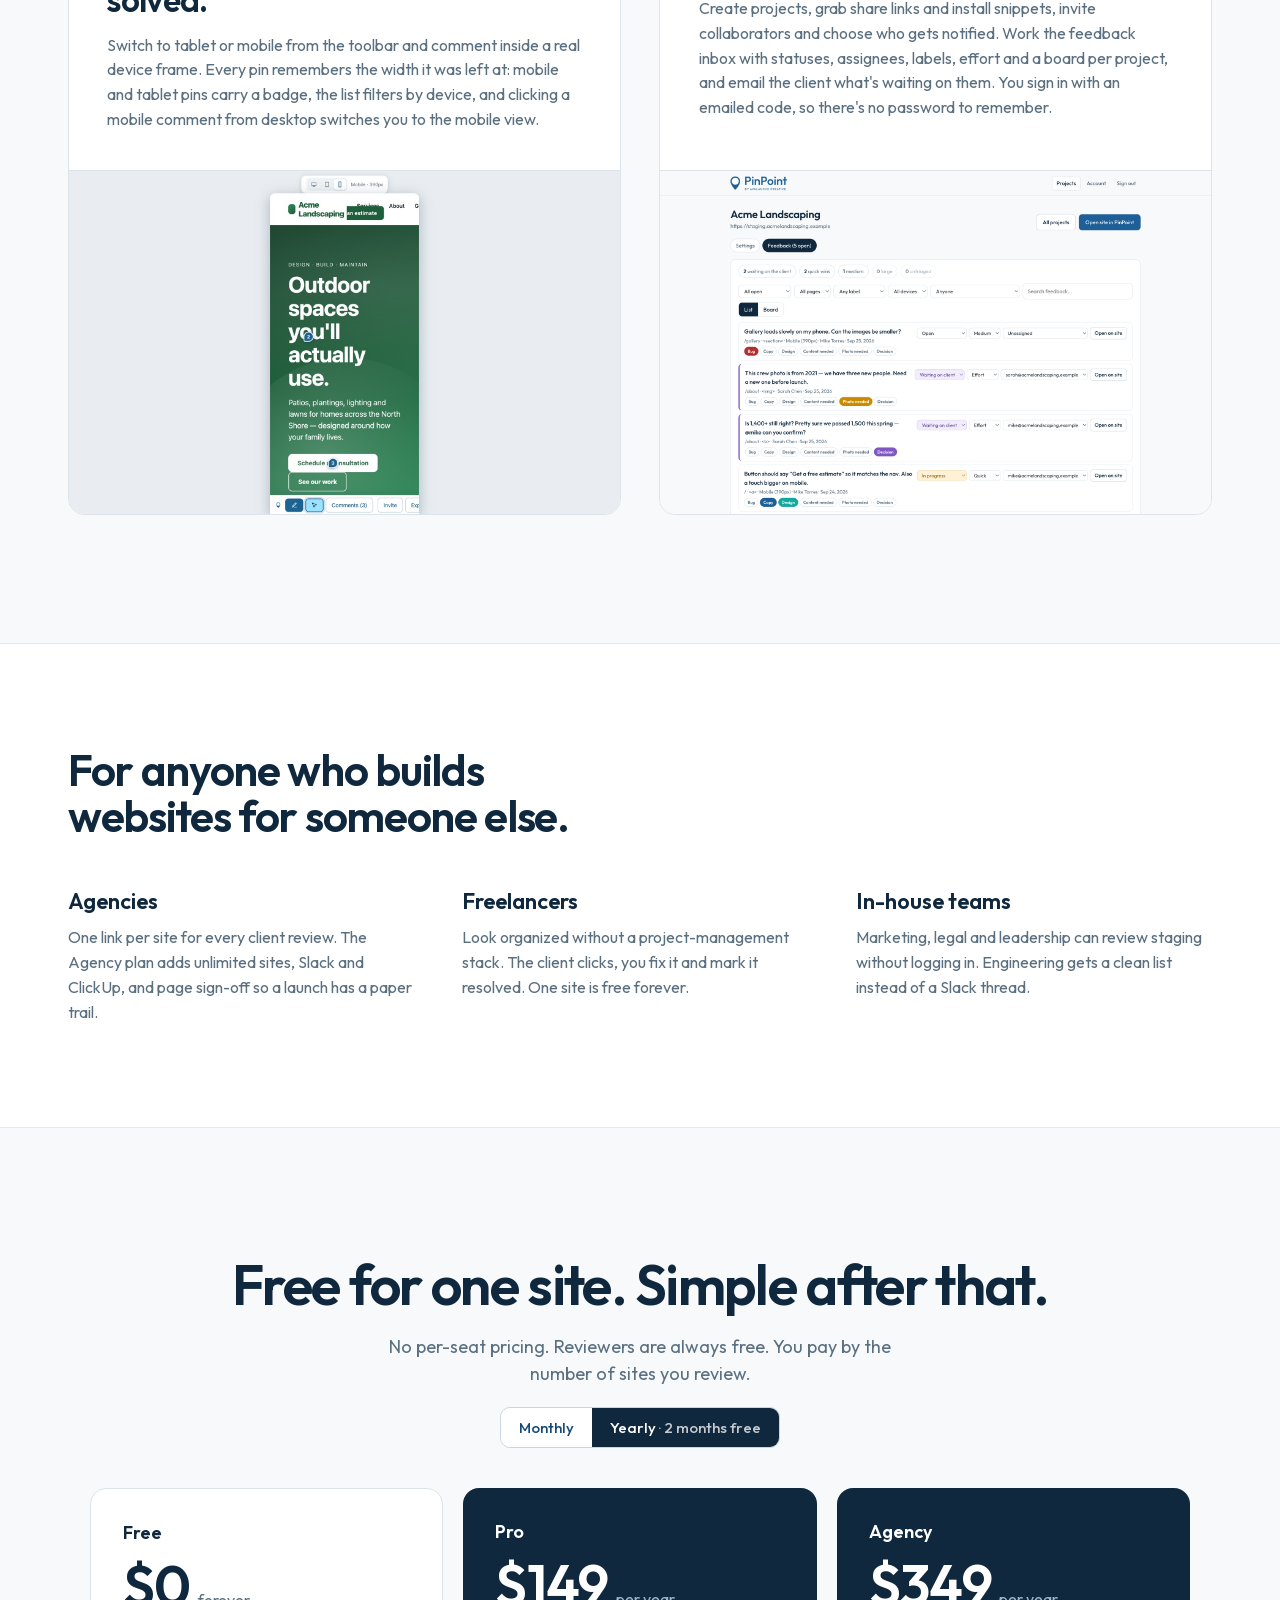
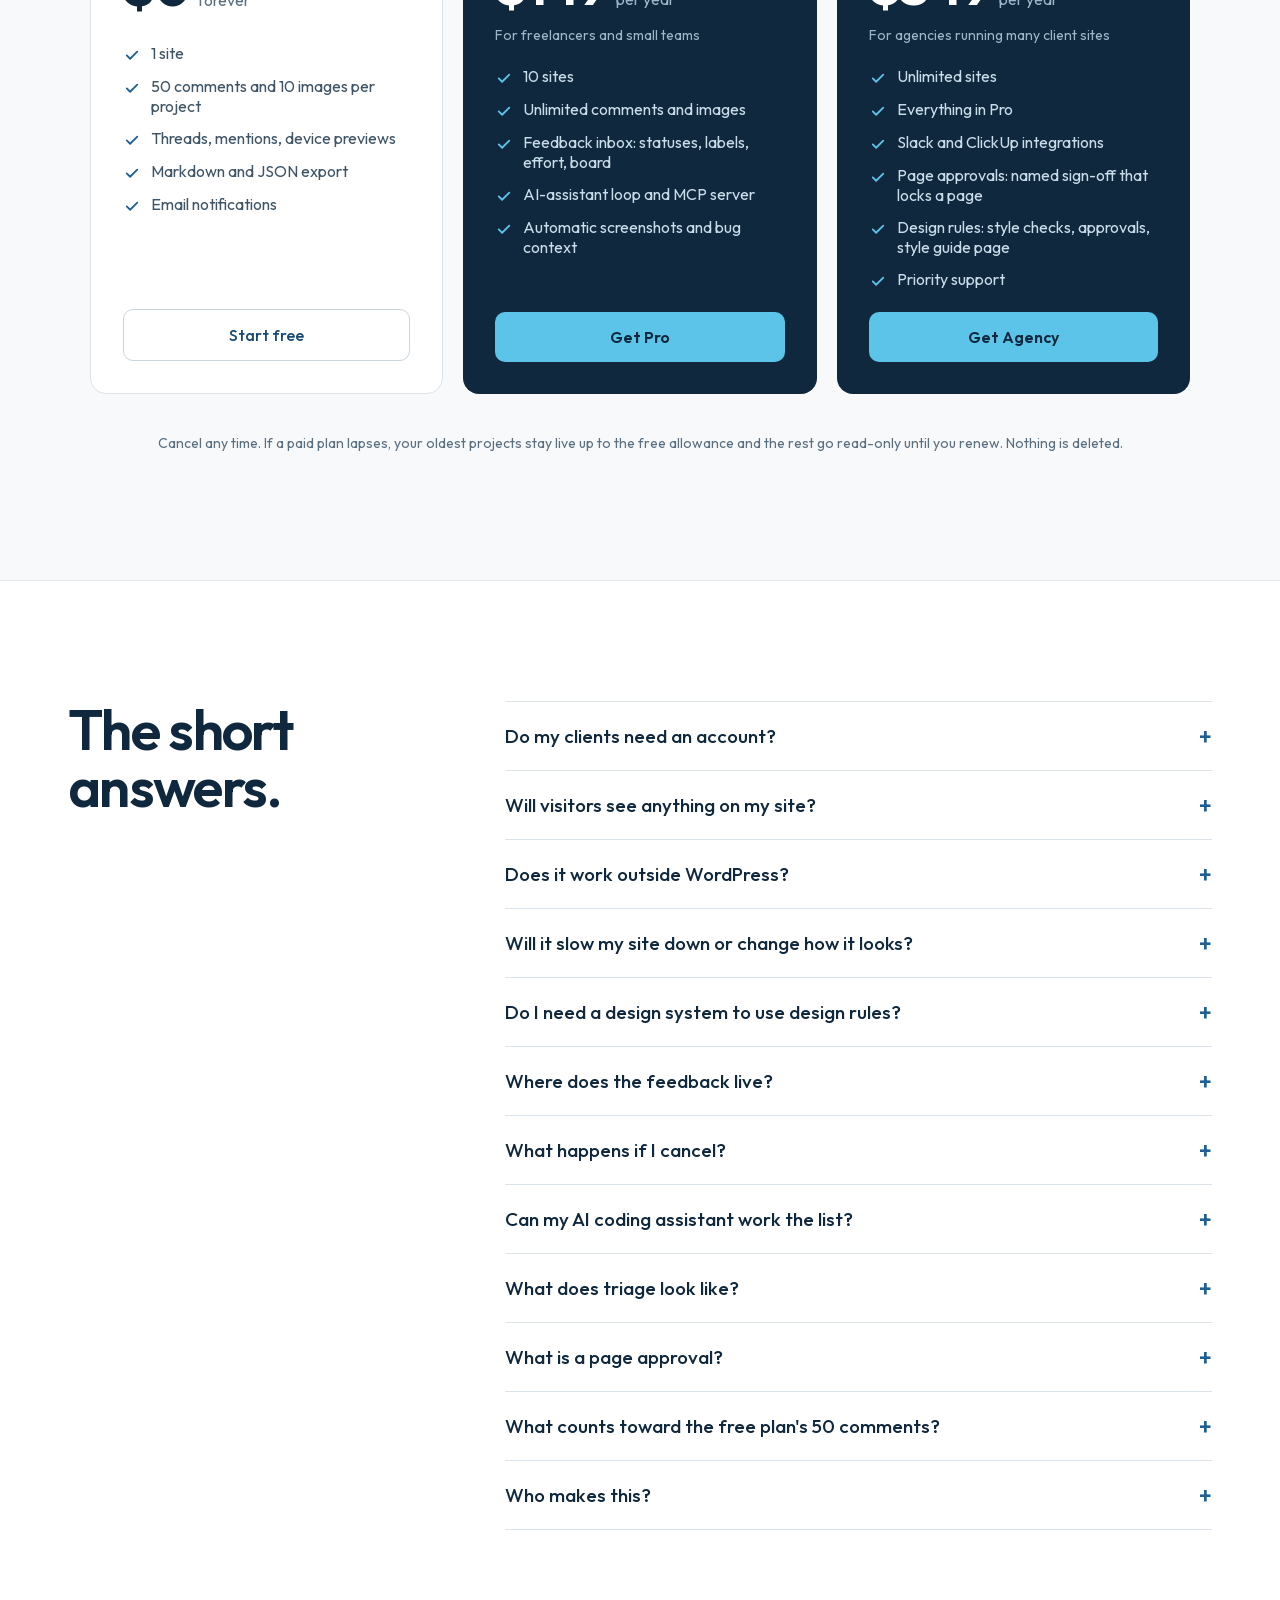
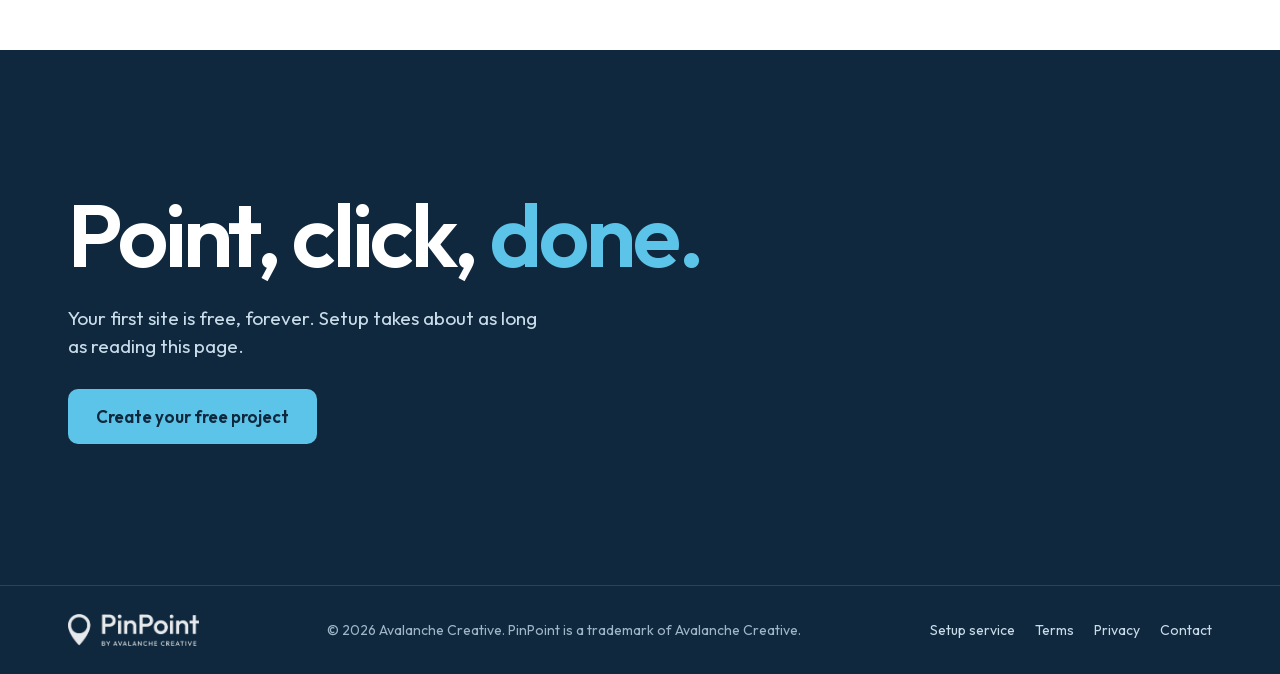
==== commit 46ef9ccc: "Dashboard + landing 2.8.3: Feature request label" ====
--- a/index.html
+++ b/index.html
@@ -688,7 +688,7 @@
       
         <div style="padding:28px 26px 32px;border-right:1px solid rgba(255,255,255,.18);border-bottom:1px solid rgba(255,255,255,.18);display:flex;flex-direction:column;gap:10px">
           <div style="font-size:19px;font-weight:600">Triage built in</div>
-          <div style="font-size:15px;line-height:1.5;color:#C9DCEA">Statuses, assignees, labels (bug, copy, design, content, photo, decision) and an effort size on every item. The inbox sorts itself into quick wins, bigger work and what's waiting on the client. Turn off any of the four per project when a site doesn't need them.</div>
+          <div style="font-size:15px;line-height:1.5;color:#C9DCEA">Statuses, assignees, labels (bug, copy, design, content, photo, decision, feature request) and an effort size on every item. The inbox sorts itself into quick wins, bigger work and what's waiting on the client. Turn off any of the four per project when a site doesn't need them.</div>
         </div>
       
         <div style="padding:28px 26px 32px;border-right:1px solid rgba(255,255,255,.18);border-bottom:1px solid rgba(255,255,255,.18);display:flex;flex-direction:column;gap:10px">
@@ -814,7 +814,7 @@
         </details>
         <details style="border-bottom:1px solid #DCE4EB">
           <summary style="padding:22px 0;display:flex;justify-content:space-between;gap:20px;font-size:19px;font-weight:500;color:#10283D">What does triage look like?<span class="faq-plus" style="color:#1D5F96;font-size:24px;line-height:1;transition:transform .2s;flex:none">+</span></summary>
-          <div style="padding:0 40px 24px 0;font-size:16px;line-height:1.6;color:#5A6F80">Each item can carry labels (bug, copy, design, content needed, photo needed, decision), an effort size (quick, medium, large) and one of five statuses, including "Waiting on client". The inbox shows the counts up top: what's waiting on the client, quick wins, medium, large, untriaged. Your AI assistant can do the first pass, and the "Needs your decision" email sends the client only the items that are theirs. A one-page review that doesn't need any of this? Each control switches off per project in Settings, and the overlay and inbox get simpler to match.</div>
+          <div style="padding:0 40px 24px 0;font-size:16px;line-height:1.6;color:#5A6F80">Each item can carry labels (bug, copy, design, content needed, photo needed, decision, feature request), an effort size (quick, medium, large) and one of five statuses, including "Waiting on client". The inbox shows the counts up top: what's waiting on the client, quick wins, medium, large, untriaged. Your AI assistant can do the first pass, and the "Needs your decision" email sends the client only the items that are theirs. A one-page review that doesn't need any of this? Each control switches off per project in Settings, and the overlay and inbox get simpler to match.</div>
         </details>
         <details style="border-bottom:1px solid #DCE4EB">
           <summary style="padding:22px 0;display:flex;justify-content:space-between;gap:20px;font-size:19px;font-weight:500;color:#10283D">What is a page approval?<span class="faq-plus" style="color:#1D5F96;font-size:24px;line-height:1;transition:transform .2s;flex:none">+</span></summary>
